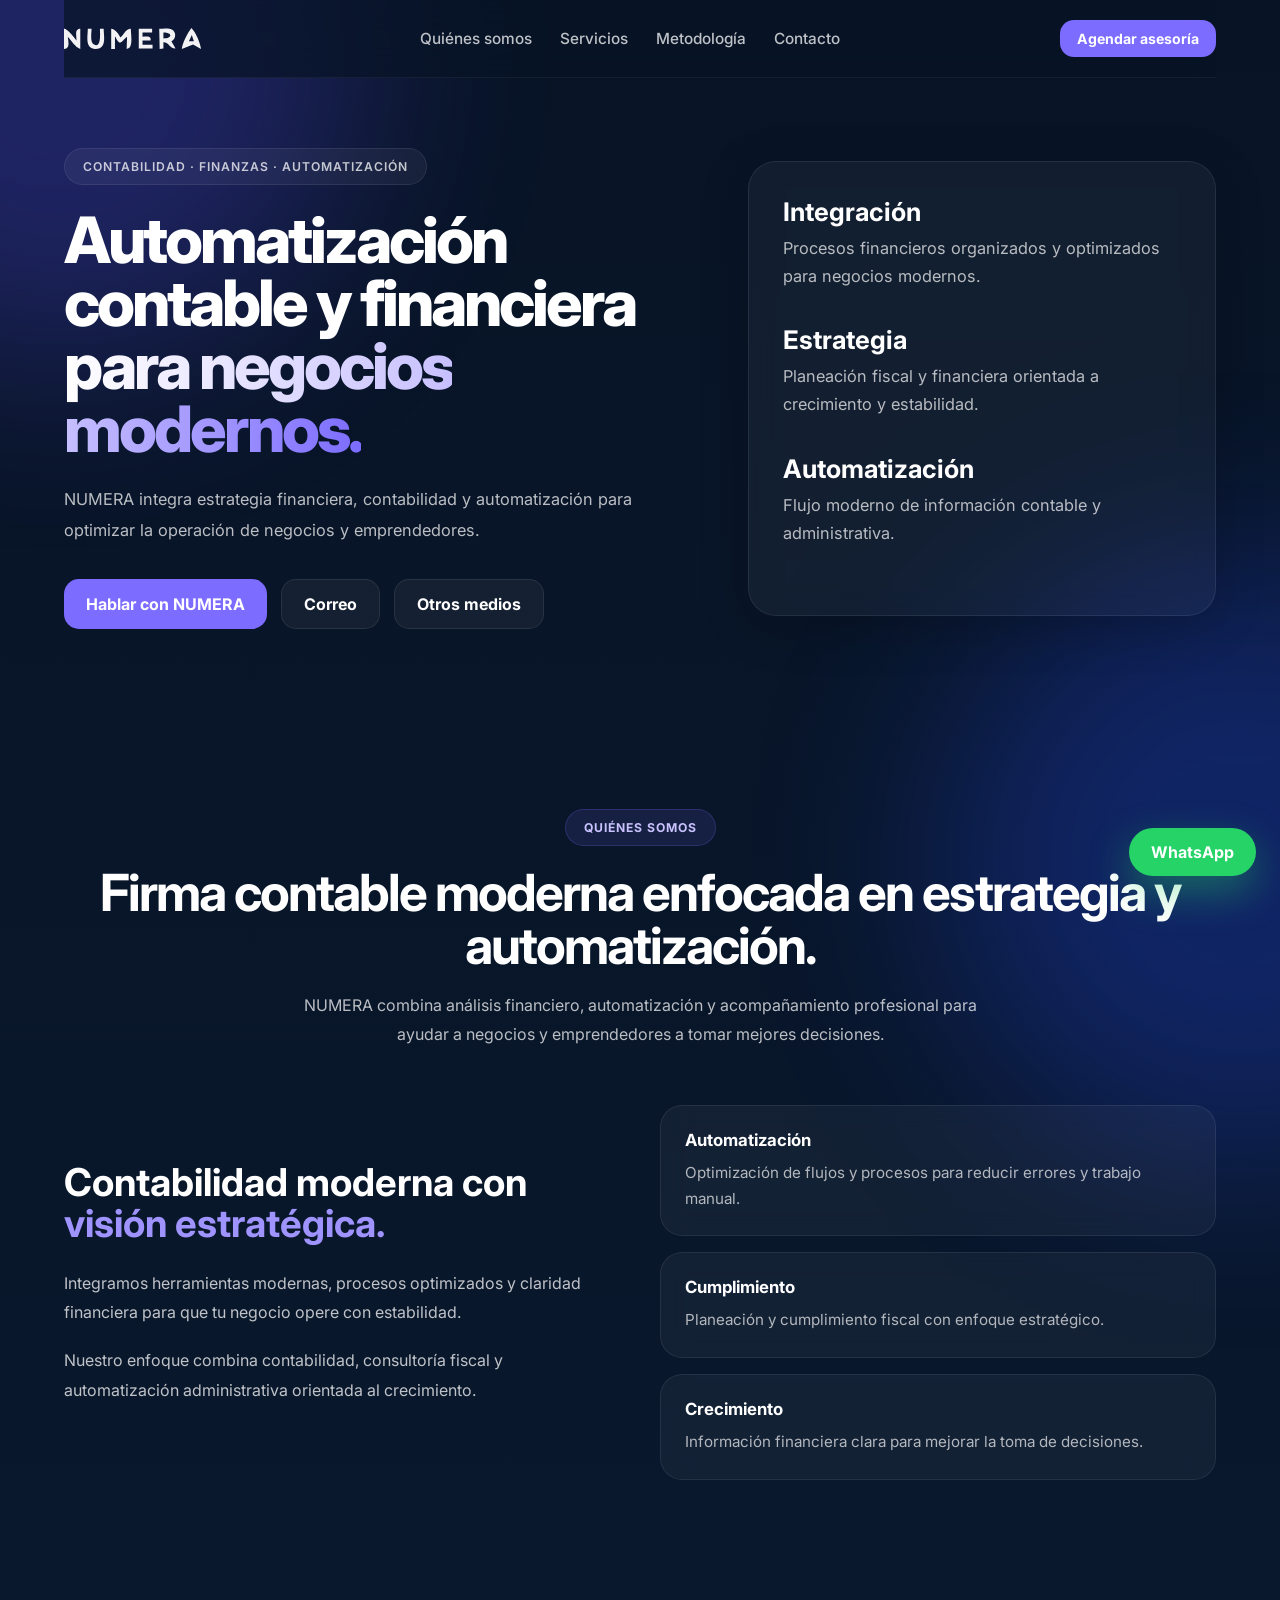
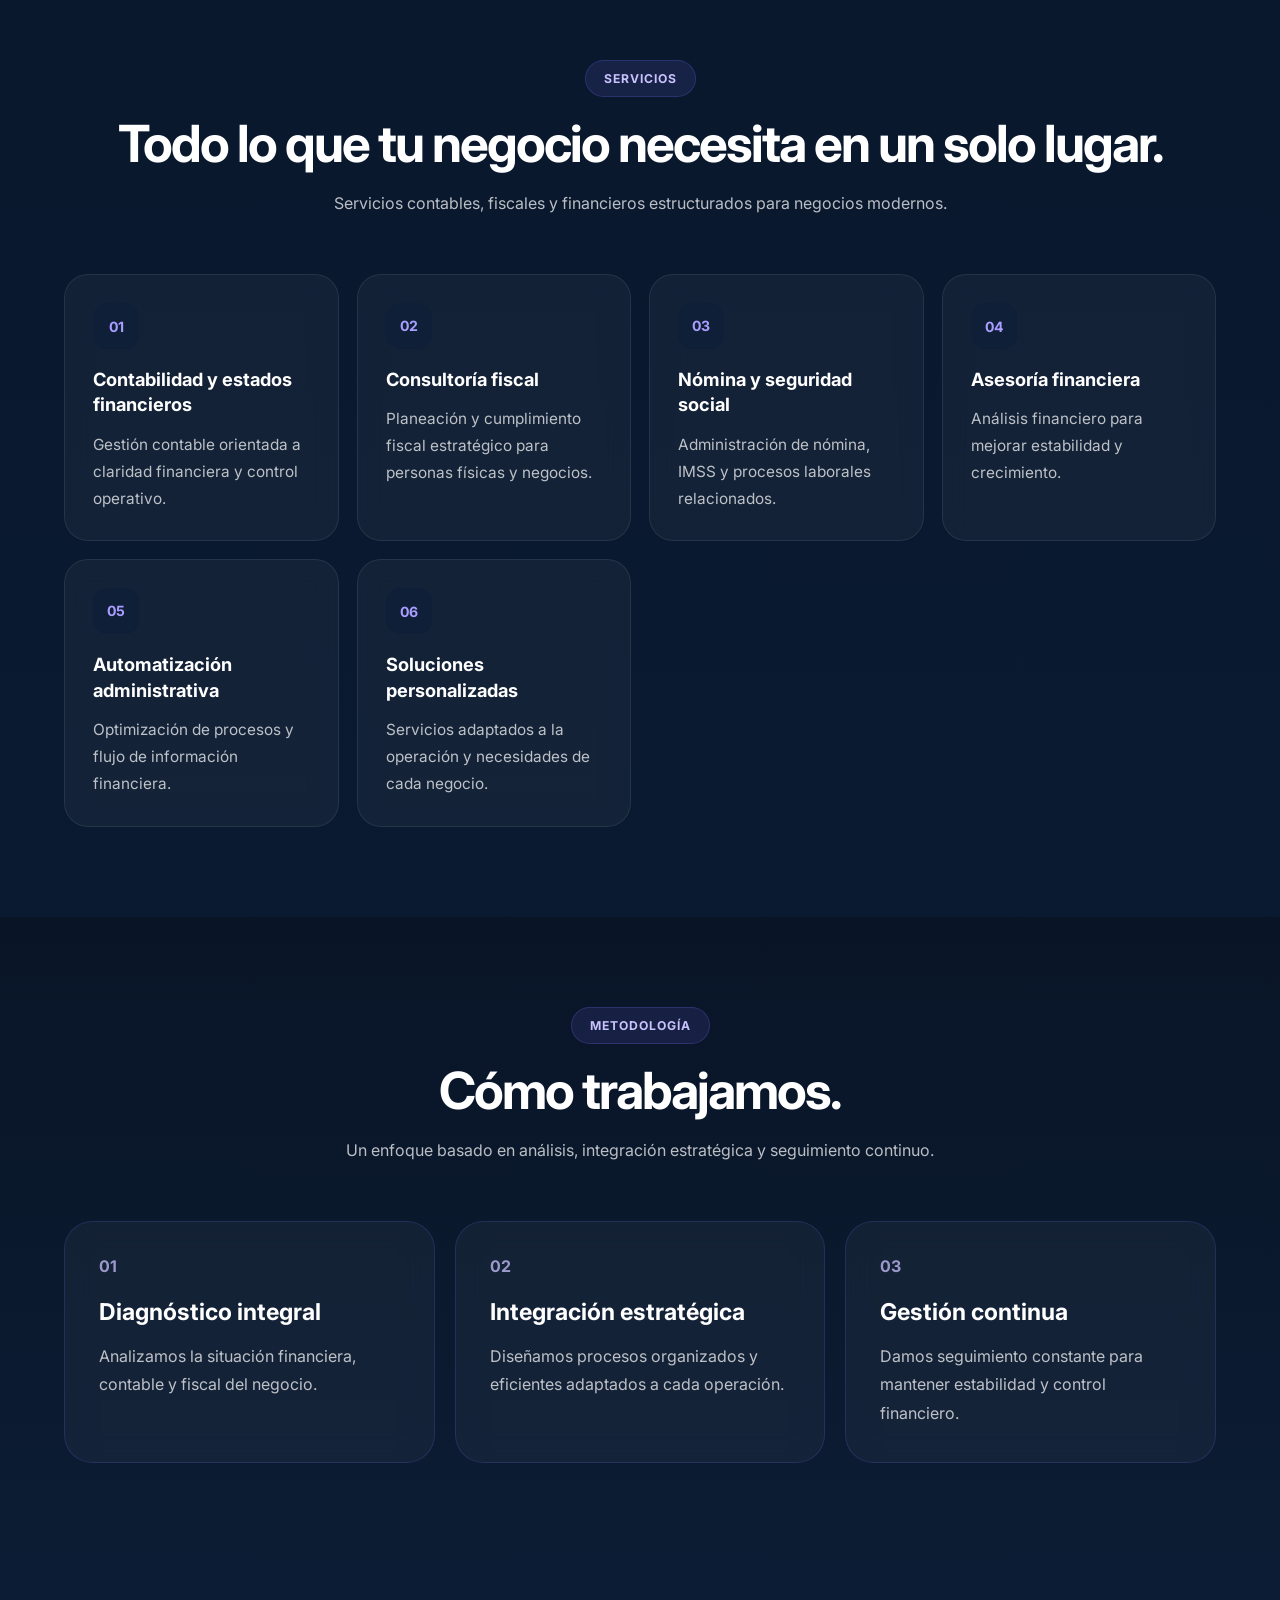
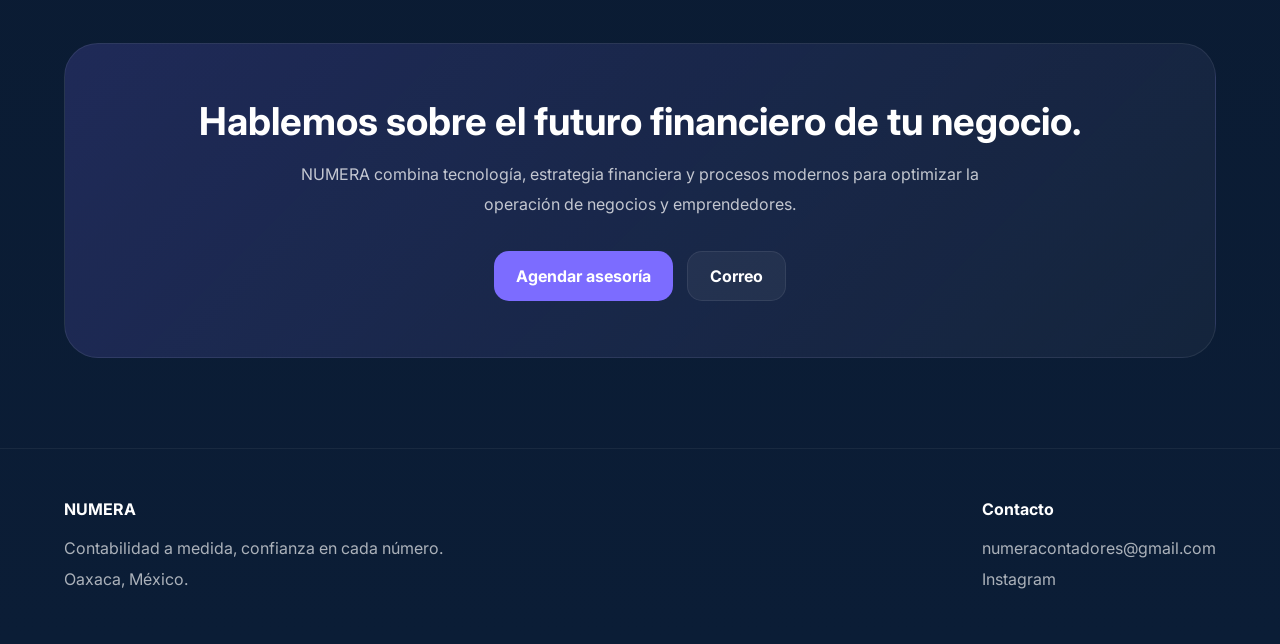
==== index.html @ 8a953bb0 "Update index.html" ====
<!DOCTYPE html>
<html lang="es">

<head>

<meta charset="UTF-8" />
<meta name="viewport" content="width=device-width, initial-scale=1.0"/>

<title>NUMERA | Firma contable</title>
<meta property="og:title" content="NUMERA | Firma contable">
<meta property="og:description" content="Contabilidad, estrategia financiera y automatización para negocios modernos.">
<meta property="og:image" content="https://servicios-contables-numera.github.io/numera/logo-preview.png">
<meta property="og:url" content="https://servicios-contables-numera.github.io/numera/">
<meta property="og:type" content="website">

<meta name="twitter:card" content="summary_large_image">
<meta name="twitter:title" content="NUMERA | Firma contable">
<meta name="twitter:description" content="Contabilidad, estrategia financiera y automatización para negocios modernos.">
<meta name="twitter:image" content="https://servicios-contables-numera.github.io/numera/logo-preview.png">
<meta
name="description"
content="Contabilidad, estrategia financiera y automatización para negocios modernos."/>

<link rel="preconnect" href="https://fonts.googleapis.com">
<link rel="preconnect" href="https://fonts.gstatic.com" crossorigin>

<link
href="https://fonts.googleapis.com/css2?family=Inter:wght@300;400;500;600;700;800&display=swap"
rel="stylesheet">

<style>

:root{

--bg:#081426;
--bg2:#0d1e36;

--card:rgba(255,255,255,.05);

--border:rgba(255,255,255,.08);

--text:#ffffff;

--muted:rgba(255,255,255,.72);

--accent:#7C6CFF;

--accent2:#A99EFF;
}

*{
margin:0;
padding:0;
box-sizing:border-box;
}

html{
scroll-behavior:smooth;
}

body{

font-family:'Inter',sans-serif;

background:
linear-gradient(
180deg,
#081426 0%,
#0b1d36 100%
);

color:var(--text);

overflow-x:hidden;
}

body::before{

content:"";

position:fixed;

inset:0;

background-image:
linear-gradient(rgba(255,255,255,.025) 1px, transparent 1px),
linear-gradient(90deg, rgba(255,255,255,.025) 1px, transparent 1px);

background-size:60px 60px;

opacity:.18;

pointer-events:none;

z-index:-2;
}

.glow{

position:fixed;

width:600px;
height:600px;

border-radius:50%;

filter:blur(100px);

z-index:-1;

opacity:.28;

animation:floatGlow 8s ease-in-out infinite;
}

.glow1{
top:-240px;
left:-240px;
background:#5b4fff;
}

.glow2{
bottom:-260px;
right:-260px;
background:#264dff;
}

@keyframes floatGlow{

0%{
transform:translate(0,0);
}

50%{
transform:translate(20px,-20px);
}

100%{
transform:translate(0,0);
}
}

.container{
width:90%;
max-width:1180px;
margin:auto;
}

/* NAV */

nav{

display:flex;

justify-content:space-between;

align-items:center;

padding:20px 0;

position:sticky;

top:0;

z-index:100;

backdrop-filter:blur(16px);

background:rgba(8,20,38,.72);

border-bottom:1px solid rgba(255,255,255,.05);
}

.logo{
display:flex;
align-items:center;
}

.logo img{

height:21px;

width:auto;

filter:brightness(0) invert(1);

opacity:.95;
}

.nav-links{
display:flex;
gap:28px;
}

.nav-links a{

text-decoration:none;

color:rgba(255,255,255,.74);

font-size:.96rem;

font-weight:500;

transition:.3s;
}

.nav-links a:hover{
color:white;
}

.nav-btn{

background:var(--accent);

padding:11px 17px;

border-radius:14px;

text-decoration:none;

color:white;

font-weight:700;

font-size:.88rem;
  
line-height:1.1;

transition:.2s;
}

.nav-btn:hover{

transform:translateY(-2px);

box-shadow:0 10px 30px rgba(124,108,255,.35);
}

/* HERO */

.hero{
padding:70px 0 90px;
}

.hero-grid{

display:grid;

grid-template-columns:1.15fr .85fr;

gap:50px;

align-items:center;
}

.hero-badge{

display:inline-flex;

align-items:center;

gap:10px;

padding:10px 18px;

border-radius:999px;

background:rgba(255,255,255,.05);

border:1px solid rgba(255,255,255,.08);

font-size:.76rem;

font-weight:600;

letter-spacing:1px;

margin-bottom:24px;

color:rgba(255,255,255,.75);
}

.hero-logo{

height:48px;

margin-bottom:26px;

filter:brightness(0) invert(1);

opacity:.92;
}

.hero h1{

font-size:clamp(2.8rem,5vw,5rem);

line-height:.98;

letter-spacing:-3px;

margin-bottom:24px;

font-weight:800;

max-width:760px;
}

.hero-gradient{

background:
linear-gradient(
90deg,
white 0%,
#C9C2FF 55%,
#7C6CFF 100%
);

-webkit-background-clip:text;

-webkit-text-fill-color:transparent;
}

.hero p{

max-width:640px;

font-size:1.02rem;

line-height:1.85;

color:var(--muted);

margin-bottom:34px;
}

.buttons{

display:flex;

flex-wrap:wrap;

gap:14px;
}

.btn{

padding:14px 22px;

border-radius:15px;

text-decoration:none;

font-weight:700;

transition:.3s;

display:inline-flex;

align-items:center;

gap:10px;
}

.btn-primary{
background:var(--accent);
color:white;
}

.btn-primary:hover{

transform:translateY(-3px);

box-shadow:0 18px 40px rgba(124,108,255,.35);
}

.btn-secondary{

background:rgba(255,255,255,.05);

border:1px solid rgba(255,255,255,.08);

color:white;
}

.btn-secondary:hover{
background:rgba(255,255,255,.09);
transform:translateY(-3px);
}

/* HERO SIDE */

.hero-side{

background:rgba(255,255,255,.045);

border:1px solid rgba(255,255,255,.08);

padding:34px;

border-radius:28px;

backdrop-filter:blur(14px);

box-shadow:0 10px 50px rgba(0,0,0,.2);
}

.metric{
margin-bottom:28px;
}

.metric:last-child{
margin-bottom:0;
}

.metric h3{

font-size:1.6rem;

margin-bottom:8px;
}

.metric p{

color:rgba(255,255,255,.7);

line-height:1.7;
}

/* SECTION */

.section{
padding:90px 0;
}

.section-title{
text-align:center;
margin-bottom:56px;
}

.section-title span{

display:inline-block;

padding:10px 18px;

border-radius:999px;

background:rgba(124,108,255,.12);

border:1px solid rgba(124,108,255,.22);

font-size:.76rem;

letter-spacing:1px;

font-weight:700;

margin-bottom:20px;

color:#C9C2FF;
}

.section-title h2{

font-size:clamp(2rem,4vw,3.6rem);

letter-spacing:-2px;

margin-bottom:18px;

line-height:1.05;
}

.section-title p{

max-width:680px;

margin:auto;

font-size:1rem;

line-height:1.8;

color:var(--muted);
}

/* ABOUT */

.about-grid{

display:grid;

grid-template-columns:1fr 1fr;

gap:40px;

align-items:center;
}

.about-text h3{

font-size:2.4rem;

line-height:1.08;

margin-bottom:24px;
}

.about-text h3 span{
color:#9F93FF;
}

.about-text p{

color:rgba(255,255,255,.74);

line-height:1.85;

margin-bottom:18px;

font-size:1rem;
}

.about-cards{
display:grid;
gap:16px;
}

.about-card{

background:rgba(255,255,255,.045);

border:1px solid rgba(255,255,255,.08);

padding:24px;

border-radius:22px;

transition:.35s;

backdrop-filter:blur(12px);
}

.about-card:hover{

transform:translateY(-6px);

border-color:rgba(124,108,255,.35);

box-shadow:0 16px 40px rgba(0,0,0,.18);
}

.about-card h4{
font-size:1.05rem;
margin-bottom:10px;
}

.about-card p{

color:rgba(255,255,255,.68);

line-height:1.7;

font-size:.95rem;
}

/* SERVICES */

.services{

display:grid;

grid-template-columns:repeat(auto-fit,minmax(260px,1fr));

gap:18px;
}

.service-card{

background:rgba(255,255,255,.045);

padding:28px;

border-radius:24px;

border:1px solid rgba(255,255,255,.08);

transition:.35s;

backdrop-filter:blur(12px);

min-height:240px;
}

.service-card:hover{

transform:translateY(-8px);

border-color:rgba(124,108,255,.35);

box-shadow:
0 20px 50px rgba(0,0,0,.2),
0 0 30px rgba(124,108,255,.08);
}

.service-icon{

width:46px;
height:46px;

border-radius:14px;

display:flex;

align-items:center;
justify-content:center;

background:#101f38;

color:#A99EFF;

font-weight:700;

font-size:.88rem;

margin-bottom:18px;
}

.service-card h3{

font-size:1.14rem;

margin-bottom:14px;

line-height:1.4;
}

.service-card p{

line-height:1.75;

color:rgba(255,255,255,.72);

font-size:.96rem;
}

/* METODO */

.dark-section{

background:
linear-gradient(
180deg,
#091527 0%,
#0c1c33 100%
);
}

.metodo-grid{

display:grid;

grid-template-columns:
repeat(auto-fit,minmax(280px,1fr));

gap:20px;
}

.metodo-card{

background:
rgba(255,255,255,.04);

border:
1px solid rgba(124,108,255,.18);

border-radius:28px;

padding:34px;

backdrop-filter:blur(14px);

transition:.35s;
}

.metodo-card:hover{

transform:
translateY(-8px);

border-color:
rgba(124,108,255,.45);

box-shadow:
0 20px 50px rgba(0,0,0,.25);
}

.metodo-numero{

color:
rgba(201,194,255,.75);

font-size:1rem;

font-weight:700;

margin-bottom:22px;
}

.metodo-card h3{

font-size:1.45rem;

margin-bottom:16px;
}

.metodo-card p{

color:
rgba(255,255,255,.72);

line-height:1.8;
}

/* CTA */

.contact-box{

background:
linear-gradient(
135deg,
rgba(124,108,255,.18),
rgba(255,255,255,.04)
);

border:1px solid rgba(255,255,255,.08);

padding:56px;

border-radius:34px;

text-align:center;
}

.contact-box h2{

font-size:2.4rem;

margin-bottom:18px;

line-height:1.1;
}

.contact-box p{

max-width:680px;

margin:auto;

color:rgba(255,255,255,.74);

line-height:1.85;

margin-bottom:32px;
}

/* FOOTER */

footer{

padding:50px 0;

border-top:1px solid rgba(255,255,255,.06);
}

.footer{

display:flex;

justify-content:space-between;

gap:40px;

flex-wrap:wrap;
}

.footer h4{
margin-bottom:14px;
}

.footer p,
.footer a{

color:rgba(255,255,255,.66);

text-decoration:none;

line-height:1.9;
}

.footer a:hover{
color:white;
}

/* FLOAT */

.float-btn{

position:fixed;

right:24px;
bottom:24px;

background:#25D366;

color:white;

padding:14px 22px;

border-radius:999px;

font-weight:700;

text-decoration:none;

box-shadow:0 16px 40px rgba(37,211,102,.4);

z-index:999;

transition:.3s;
}

.float-btn:hover{
transform:translateY(-4px);
}

/* ANIMATION */

.fade{

opacity:0;

transform:translateY(40px);

transition:
opacity .9s ease,
transform .9s ease;
}

.fade.visible{

opacity:1;

transform:translateY(0);
}

/* MOBILE */

@media(max-width:980px){

.nav-links{
display:none;
}

.hero-grid,
.about-grid{
grid-template-columns:1fr;
}

.hero{
padding:50px 0 70px;
}

.hero h1{

font-size:2.9rem;

letter-spacing:-2px;

line-height:1.02;
}

.contact-box{
padding:40px 24px;
}

.contact-box h2{
font-size:2rem;
}
}

</style>

</head>

<body>

<div class="glow glow1"></div>
<div class="glow glow2"></div>

<div class="container">

<nav>

<div class="logo">

<img
src="02.LETRAS_NUMERA.svg"
alt="NUMERA">

</div>

<div class="nav-links">

<a href="#quienes">
Quiénes somos
</a>

<a href="#servicios">
Servicios
</a>

<a href="#metodologia">
Metodología
</a>

<a href="#contacto">
Contacto
</a>

</div>

<a
href="https://wa.me/529514018492"
target="_blank"
class="nav-btn">

Agendar asesoría

</a>

</nav>

</div>

<!-- HERO -->

<section class="hero fade">

<div class="container">

<div class="hero-grid">

<div>

<div class="hero-badge">

CONTABILIDAD · FINANZAS · AUTOMATIZACIÓN

</div>

<h1>

Automatización contable y financiera
<span class="hero-gradient">
para negocios modernos.
</span>

</h1>

<p>

NUMERA integra estrategia financiera,
contabilidad y automatización para optimizar
la operación de negocios y emprendedores.

</p>

<div class="buttons">

<a
href="https://wa.me/529514018492"
target="_blank"
class="btn btn-primary">

Hablar con NUMERA

</a>

<a
href="mailto:numeracontadores@gmail.com"
class="btn btn-secondary">

Correo

</a>

<a
href="https://linktr.ee/SERVICIOS_CONTABLES_NUMERA"
target="_blank"
class="btn btn-secondary">

Otros medios

</a>

</div>

</div>

<div class="hero-side">

<div class="metric">

<h3>
Integración
</h3>

<p>
Procesos financieros organizados y optimizados para negocios modernos.
</p>

</div>

<div class="metric">

<h3>
Estrategia
</h3>

<p>
Planeación fiscal y financiera orientada a crecimiento y estabilidad.
</p>

</div>

<div class="metric">

<h3>
Automatización
</h3>

<p>
Flujo moderno de información contable y administrativa.
</p>

</div>

</div>

</div>

</div>

</section>

<!-- QUIENES SOMOS -->

<section class="section fade" id="quienes">

<div class="container">

<div class="section-title">

<span>
QUIÉNES SOMOS
</span>

<h2>
Firma contable moderna enfocada en estrategia y automatización.
</h2>

<p>

NUMERA combina análisis financiero,
automatización y acompañamiento profesional
para ayudar a negocios y emprendedores
a tomar mejores decisiones.

</p>

</div>

<div class="about-grid">

<div class="about-text">

<h3>

Contabilidad moderna con
<span>
visión estratégica.
</span>

</h3>

<p>

Integramos herramientas modernas,
procesos optimizados y claridad financiera
para que tu negocio opere con estabilidad.

</p>

<p>

Nuestro enfoque combina contabilidad,
consultoría fiscal y automatización
administrativa orientada al crecimiento.

</p>

</div>

<div class="about-cards">

<div class="about-card">

<h4>
Automatización
</h4>

<p>
Optimización de flujos y procesos para reducir errores y trabajo manual.
</p>

</div>

<div class="about-card">

<h4>
Cumplimiento
</h4>

<p>
Planeación y cumplimiento fiscal con enfoque estratégico.
</p>

</div>

<div class="about-card">

<h4>
Crecimiento
</h4>

<p>
Información financiera clara para mejorar la toma de decisiones.
</p>

</div>

</div>

</div>

</div>

</section>

<!-- SERVICIOS -->

<section class="section fade" id="servicios">

<div class="container">

<div class="section-title">

<span>
SERVICIOS
</span>

<h2>
Todo lo que tu negocio necesita en un solo lugar.
</h2>

<p>

Servicios contables, fiscales y financieros
estructurados para negocios modernos.

</p>

</div>

<div class="services">

<div class="service-card">

<div class="service-icon">
01
</div>

<h3>
Contabilidad y estados financieros
</h3>

<p>
Gestión contable orientada a claridad financiera y control operativo.
</p>

</div>

<div class="service-card">

<div class="service-icon">
02
</div>

<h3>
Consultoría fiscal
</h3>

<p>
Planeación y cumplimiento fiscal estratégico para personas físicas y negocios.
</p>

</div>

<div class="service-card">

<div class="service-icon">
03
</div>

<h3>
Nómina y seguridad social
</h3>

<p>
Administración de nómina, IMSS y procesos laborales relacionados.
</p>

</div>

<div class="service-card">

<div class="service-icon">
04
</div>

<h3>
Asesoría financiera
</h3>

<p>
Análisis financiero para mejorar estabilidad y crecimiento.
</p>

</div>

<div class="service-card">

<div class="service-icon">
05
</div>

<h3>
Automatización administrativa
</h3>

<p>
Optimización de procesos y flujo de información financiera.
</p>

</div>

<div class="service-card">

<div class="service-icon">
06
</div>

<h3>
Soluciones personalizadas
</h3>

<p>
Servicios adaptados a la operación y necesidades de cada negocio.
</p>

</div>

</div>

</div>

</section>

<!-- METODO -->

<section class="section dark-section fade" id="metodologia">

<div class="container">

<div class="section-title">

<span>
METODOLOGÍA
</span>

<h2>
Cómo trabajamos.
</h2>

<p>

Un enfoque basado en análisis,
integración estratégica y seguimiento continuo.

</p>

</div>

<div class="metodo-grid">

<div class="metodo-card">

<div class="metodo-numero">
01
</div>

<h3>
Diagnóstico integral
</h3>

<p>
Analizamos la situación financiera, contable y fiscal del negocio.
</p>

</div>

<div class="metodo-card">

<div class="metodo-numero">
02
</div>

<h3>
Integración estratégica
</h3>

<p>
Diseñamos procesos organizados y eficientes adaptados a cada operación.
</p>

</div>

<div class="metodo-card">

<div class="metodo-numero">
03
</div>

<h3>
Gestión continua
</h3>

<p>
Damos seguimiento constante para mantener estabilidad y control financiero.
</p>

</div>

</div>

</div>

</section>

<!-- CONTACTO -->

<section class="section fade" id="contacto">

<div class="container">

<div class="contact-box">

<h2>

Hablemos sobre el futuro financiero de tu negocio.

</h2>

<p>

NUMERA combina tecnología,
estrategia financiera y procesos modernos
para optimizar la operación de negocios
y emprendedores.

</p>

<div
class="buttons"
style="justify-content:center;">

<a
class="btn btn-primary"
href="https://wa.me/529514018492"
target="_blank">

Agendar asesoría

</a>

<a
class="btn btn-secondary"
href="mailto:numeracontadores@gmail.com">

Correo

</a>

</div>

</div>

</div>

</section>

<!-- FOOTER -->

<footer>

<div class="container">

<div class="footer">

<div>

<h4>
NUMERA
</h4>

<p>

Contabilidad a medida, confianza en cada número.<br>
Oaxaca, México.

</p>

</div>

<div>

<h4>
Contacto
</h4>

<p>

<a href="mailto:numeracontadores@gmail.com">
numeracontadores@gmail.com
</a>

</p>

<p>

<a
href="https://instagram.com/numera_contadores"
target="_blank">

Instagram

</a>

</p>

</div>

</div>

</div>

</footer>

<a
href="https://wa.me/529514018492"
class="float-btn"
target="_blank">

WhatsApp

</a>

<script>

const observer =
new IntersectionObserver((entries)=>{

entries.forEach(entry=>{

if(entry.isIntersecting){

entry.target.classList.add('visible');

}

});

},{
threshold:.15
});

document
.querySelectorAll('.fade')
.forEach((el)=>{

observer.observe(el);

});

</script>

</body>

</html>
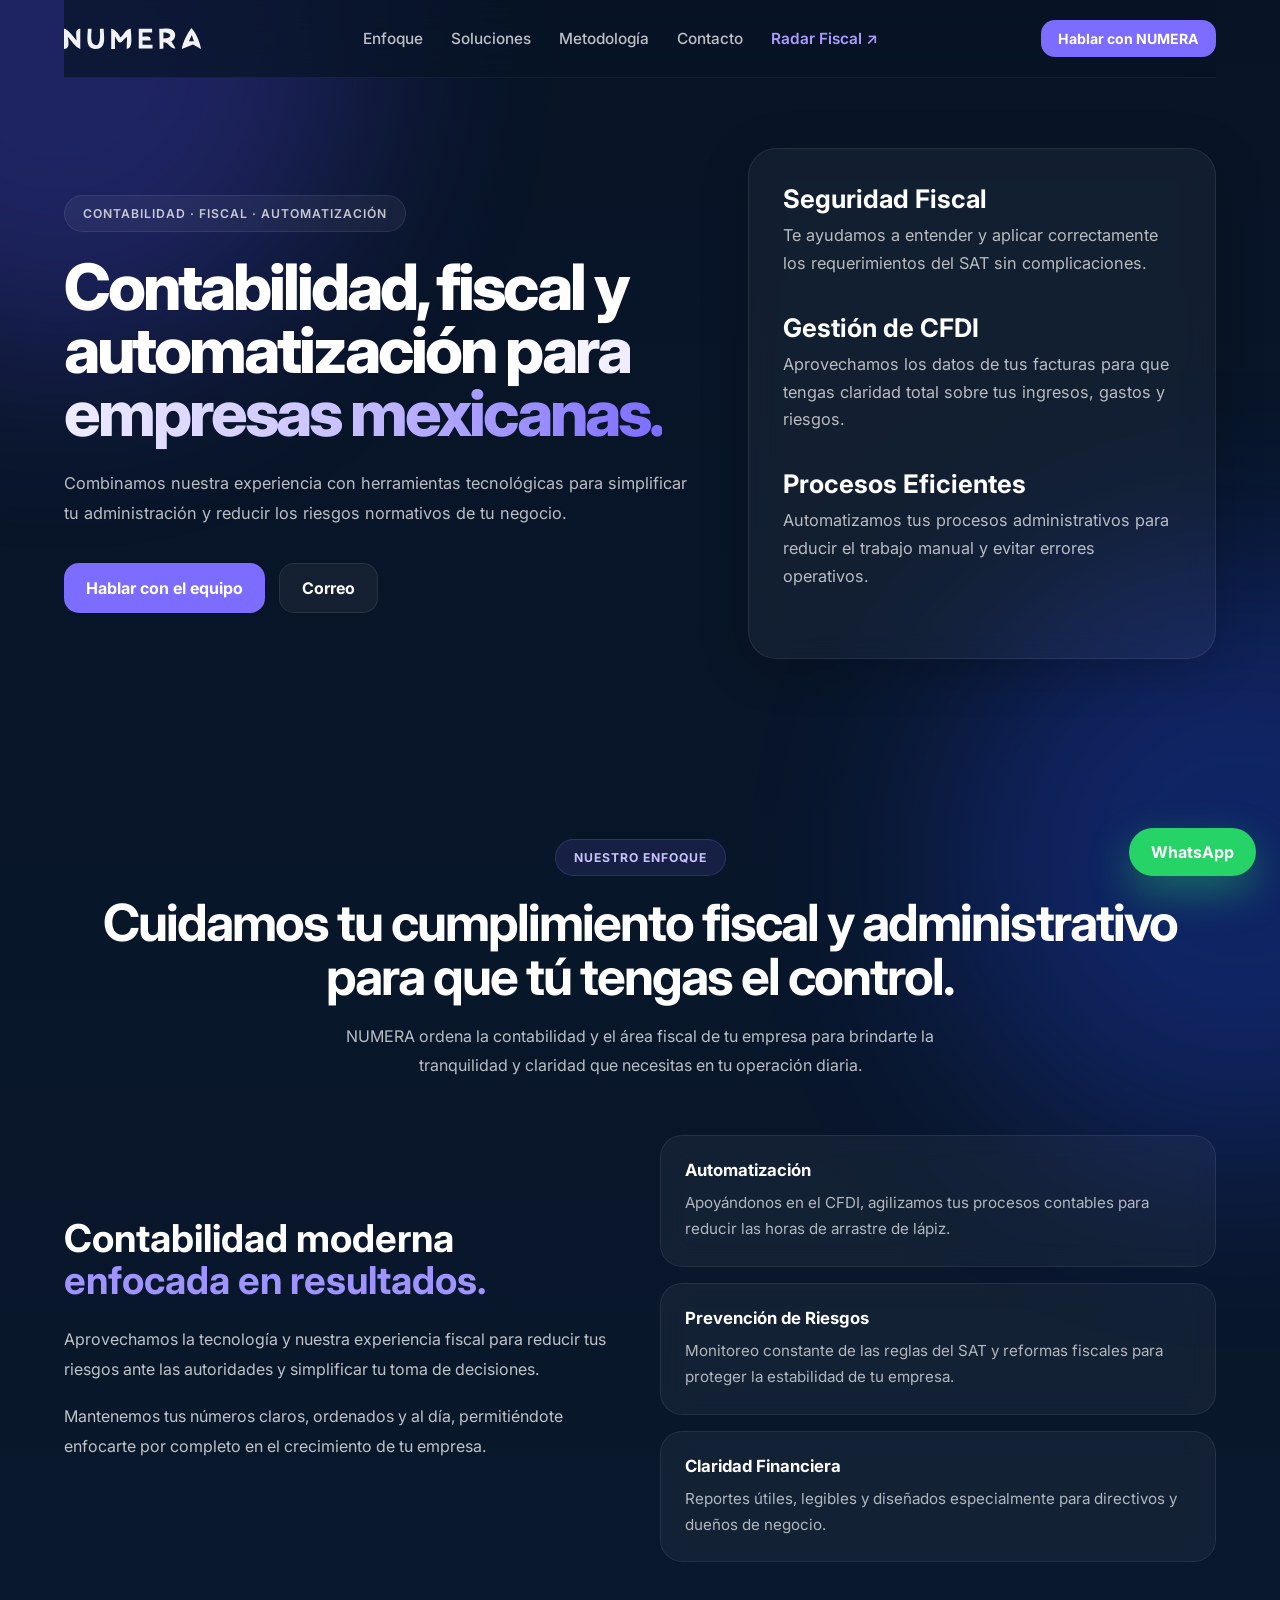
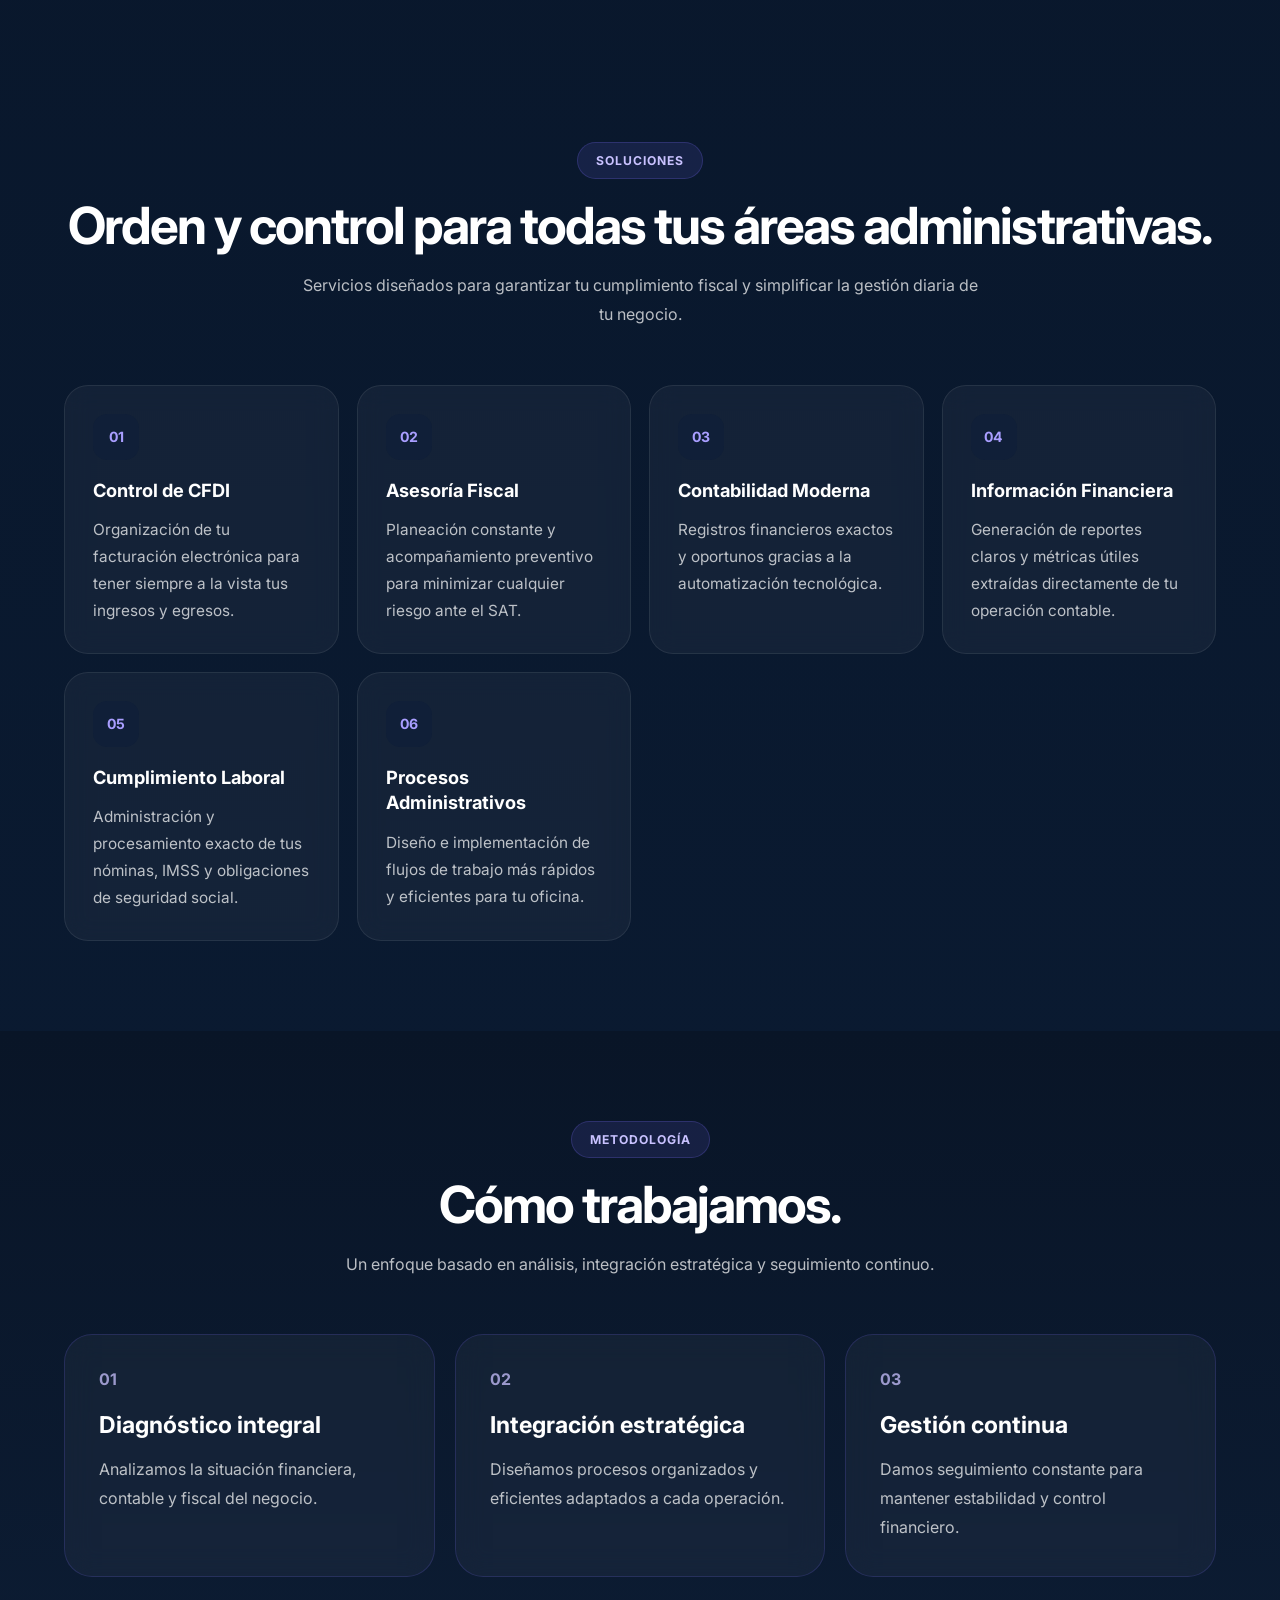
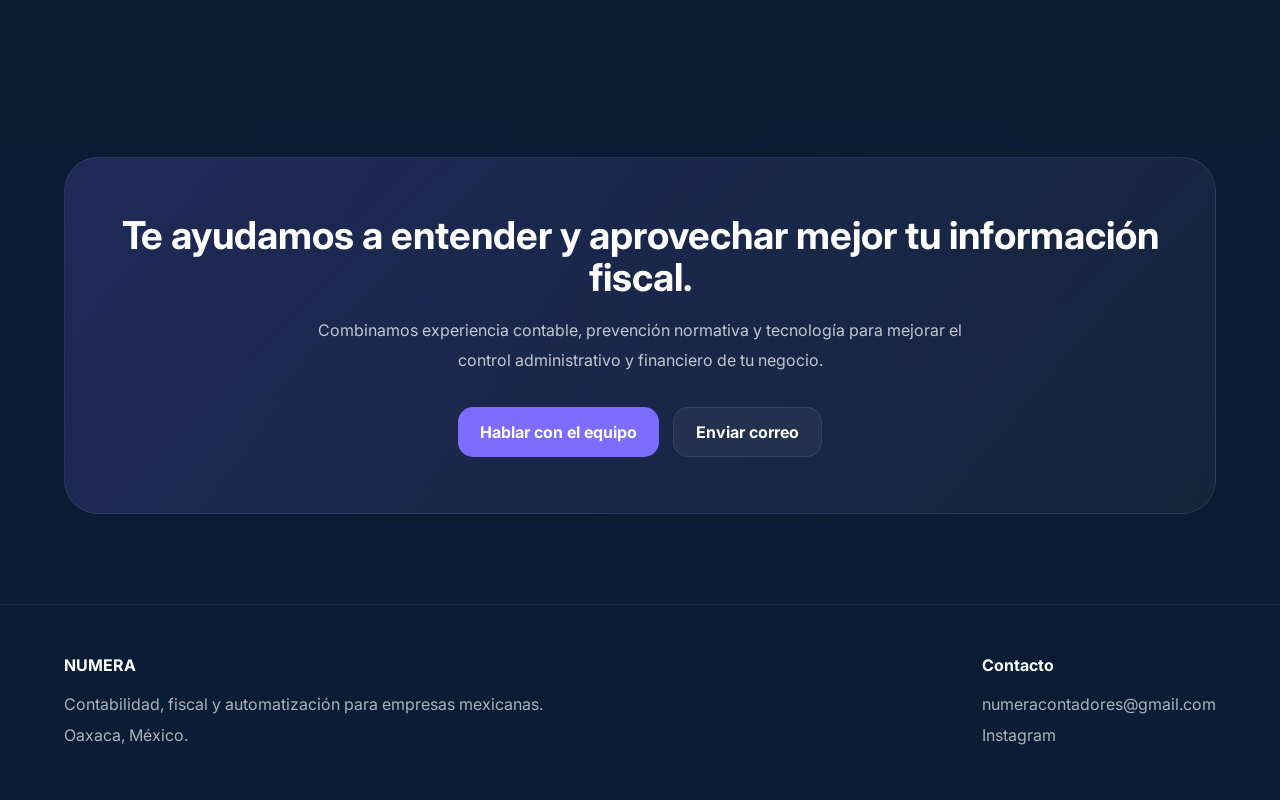
==== commit e71461dd: "Reestructura completa sitio NUMERA" ====
--- a/index.html
+++ b/index.html
@@ -1,1522 +1,622 @@
-<!DOCTYPE html>
-<html lang="es">
-
-<head>
-
-<meta charset="UTF-8" />
-<meta name="viewport" content="width=device-width, initial-scale=1.0"/>
-
-<title>NUMERA | Firma contable</title>
-<meta property="og:title" content="NUMERA | Firma contable">
-<meta property="og:description" content="Contabilidad, estrategia financiera y automatización para negocios modernos.">
-<meta property="og:image" content="https://servicios-contables-numera.github.io/numera/logo-preview.png">
-<meta property="og:url" content="https://servicios-contables-numera.github.io/numera/">
-<meta property="og:type" content="website">
-
-<meta name="twitter:card" content="summary_large_image">
-<meta name="twitter:title" content="NUMERA | Firma contable">
-<meta name="twitter:description" content="Contabilidad, estrategia financiera y automatización para negocios modernos.">
-<meta name="twitter:image" content="https://servicios-contables-numera.github.io/numera/logo-preview.png">
-<meta
-name="description"
-content="Contabilidad, estrategia financiera y automatización para negocios modernos."/>
-
-<link rel="preconnect" href="https://fonts.googleapis.com">
-<link rel="preconnect" href="https://fonts.gstatic.com" crossorigin>
-
-<link
-href="https://fonts.googleapis.com/css2?family=Inter:wght@300;400;500;600;700;800&display=swap"
-rel="stylesheet">
-
-<style>
-
-:root{
-
---bg:#081426;
---bg2:#0d1e36;
-
---card:rgba(255,255,255,.05);
-
---border:rgba(255,255,255,.08);
-
---text:#ffffff;
-
---muted:rgba(255,255,255,.72);
-
---accent:#7C6CFF;
-
---accent2:#A99EFF;
-}
-
-*{
-margin:0;
-padding:0;
-box-sizing:border-box;
-}
-
-html{
-scroll-behavior:smooth;
-}
-
-body{
-
-font-family:'Inter',sans-serif;
-
-background:
-linear-gradient(
-180deg,
-#081426 0%,
-#0b1d36 100%
-);
-
-color:var(--text);
-
-overflow-x:hidden;
-}
-
-body::before{
-
-content:"";
-
-position:fixed;
-
-inset:0;
-
-background-image:
-linear-gradient(rgba(255,255,255,.025) 1px, transparent 1px),
-linear-gradient(90deg, rgba(255,255,255,.025) 1px, transparent 1px);
-
-background-size:60px 60px;
-
-opacity:.18;
-
-pointer-events:none;
-
-z-index:-2;
-}
-
-.glow{
-
-position:fixed;
-
-width:600px;
-height:600px;
-
-border-radius:50%;
-
-filter:blur(100px);
-
-z-index:-1;
-
-opacity:.28;
-
-animation:floatGlow 8s ease-in-out infinite;
-}
-
-.glow1{
-top:-240px;
-left:-240px;
-background:#5b4fff;
-}
-
-.glow2{
-bottom:-260px;
-right:-260px;
-background:#264dff;
-}
-
-@keyframes floatGlow{
-
-0%{
-transform:translate(0,0);
-}
-
-50%{
-transform:translate(20px,-20px);
-}
-
-100%{
-transform:translate(0,0);
-}
-}
-
-.container{
-width:90%;
-max-width:1180px;
-margin:auto;
-}
-
-/* NAV */
-
-nav{
-
-display:flex;
-
-justify-content:space-between;
-
-align-items:center;
-
-padding:20px 0;
-
-position:sticky;
-
-top:0;
-
-z-index:100;
-
-backdrop-filter:blur(16px);
-
-background:rgba(8,20,38,.72);
-
-border-bottom:1px solid rgba(255,255,255,.05);
-}
-
-.logo{
-display:flex;
-align-items:center;
-}
-
-.logo img{
-
-height:21px;
-
-width:auto;
-
-filter:brightness(0) invert(1);
-
-opacity:.95;
-}
-
-.nav-links{
-display:flex;
-gap:28px;
-}
-
-.nav-links a{
-
-text-decoration:none;
-
-color:rgba(255,255,255,.74);
-
-font-size:.96rem;
-
-font-weight:500;
-
-transition:.3s;
-}
-
-.nav-links a:hover{
-color:white;
-}
-
-.nav-btn{
-
-background:var(--accent);
-
-padding:11px 17px;
-
-border-radius:14px;
-
-text-decoration:none;
-
-color:white;
-
-font-weight:700;
-
-font-size:.88rem;
-  
-line-height:1.1;
-
-transition:.2s;
-}
-
-.nav-btn:hover{
-
-transform:translateY(-2px);
-
-box-shadow:0 10px 30px rgba(124,108,255,.35);
-}
-
-/* HERO */
-
-.hero{
-padding:70px 0 90px;
-}
-
-.hero-grid{
-
-display:grid;
-
-grid-template-columns:1.15fr .85fr;
-
-gap:50px;
-
-align-items:center;
-}
-
-.hero-badge{
-
-display:inline-flex;
-
-align-items:center;
-
-gap:10px;
-
-padding:10px 18px;
-
-border-radius:999px;
-
-background:rgba(255,255,255,.05);
-
-border:1px solid rgba(255,255,255,.08);
-
-font-size:.76rem;
-
-font-weight:600;
-
-letter-spacing:1px;
-
-margin-bottom:24px;
-
-color:rgba(255,255,255,.75);
-}
-
-.hero-logo{
-
-height:48px;
-
-margin-bottom:26px;
-
-filter:brightness(0) invert(1);
-
-opacity:.92;
-}
-
-.hero h1{
-
-font-size:clamp(2.8rem,5vw,5rem);
-
-line-height:.98;
-
-letter-spacing:-3px;
-
-margin-bottom:24px;
-
-font-weight:800;
-
-max-width:760px;
-}
-
-.hero-gradient{
-
-background:
-linear-gradient(
-90deg,
-white 0%,
-#C9C2FF 55%,
-#7C6CFF 100%
-);
-
--webkit-background-clip:text;
-
--webkit-text-fill-color:transparent;
-}
-
-.hero p{
-
-max-width:640px;
-
-font-size:1.02rem;
-
-line-height:1.85;
-
-color:var(--muted);
-
-margin-bottom:34px;
-}
-
-.buttons{
-
-display:flex;
-
-flex-wrap:wrap;
-
-gap:14px;
-}
-
-.btn{
-
-padding:14px 22px;
-
-border-radius:15px;
-
-text-decoration:none;
-
-font-weight:700;
-
-transition:.3s;
-
-display:inline-flex;
-
-align-items:center;
-
-gap:10px;
-}
-
-.btn-primary{
-background:var(--accent);
-color:white;
-}
-
-.btn-primary:hover{
-
-transform:translateY(-3px);
-
-box-shadow:0 18px 40px rgba(124,108,255,.35);
-}
-
-.btn-secondary{
-
-background:rgba(255,255,255,.05);
-
-border:1px solid rgba(255,255,255,.08);
-
-color:white;
-}
-
-.btn-secondary:hover{
-background:rgba(255,255,255,.09);
-transform:translateY(-3px);
-}
-
-/* HERO SIDE */
-
-.hero-side{
-
-background:rgba(255,255,255,.045);
-
-border:1px solid rgba(255,255,255,.08);
-
-padding:34px;
-
-border-radius:28px;
-
-backdrop-filter:blur(14px);
-
-box-shadow:0 10px 50px rgba(0,0,0,.2);
-}
-
-.metric{
-margin-bottom:28px;
-}
-
-.metric:last-child{
-margin-bottom:0;
-}
-
-.metric h3{
-
-font-size:1.6rem;
-
-margin-bottom:8px;
-}
-
-.metric p{
-
-color:rgba(255,255,255,.7);
-
-line-height:1.7;
-}
-
-/* SECTION */
-
-.section{
-padding:90px 0;
-}
-
-.section-title{
-text-align:center;
-margin-bottom:56px;
-}
-
-.section-title span{
-
-display:inline-block;
-
-padding:10px 18px;
-
-border-radius:999px;
-
-background:rgba(124,108,255,.12);
-
-border:1px solid rgba(124,108,255,.22);
-
-font-size:.76rem;
-
-letter-spacing:1px;
-
-font-weight:700;
-
-margin-bottom:20px;
-
-color:#C9C2FF;
-}
-
-.section-title h2{
-
-font-size:clamp(2rem,4vw,3.6rem);
-
-letter-spacing:-2px;
-
-margin-bottom:18px;
-
-line-height:1.05;
-}
-
-.section-title p{
-
-max-width:680px;
-
-margin:auto;
-
-font-size:1rem;
-
-line-height:1.8;
-
-color:var(--muted);
-}
-
-/* ABOUT */
-
-.about-grid{
-
-display:grid;
-
-grid-template-columns:1fr 1fr;
-
-gap:40px;
-
-align-items:center;
-}
-
-.about-text h3{
-
-font-size:2.4rem;
-
-line-height:1.08;
-
-margin-bottom:24px;
-}
-
-.about-text h3 span{
-color:#9F93FF;
-}
-
-.about-text p{
-
-color:rgba(255,255,255,.74);
-
-line-height:1.85;
-
-margin-bottom:18px;
-
-font-size:1rem;
-}
-
-.about-cards{
-display:grid;
-gap:16px;
-}
-
-.about-card{
-
-background:rgba(255,255,255,.045);
-
-border:1px solid rgba(255,255,255,.08);
-
-padding:24px;
-
-border-radius:22px;
-
-transition:.35s;
-
-backdrop-filter:blur(12px);
-}
-
-.about-card:hover{
-
-transform:translateY(-6px);
-
-border-color:rgba(124,108,255,.35);
-
-box-shadow:0 16px 40px rgba(0,0,0,.18);
-}
-
-.about-card h4{
-font-size:1.05rem;
-margin-bottom:10px;
-}
-
-.about-card p{
-
-color:rgba(255,255,255,.68);
-
-line-height:1.7;
-
-font-size:.95rem;
-}
-
-/* SERVICES */
-
-.services{
-
-display:grid;
-
-grid-template-columns:repeat(auto-fit,minmax(260px,1fr));
-
-gap:18px;
-}
-
-.service-card{
-
-background:rgba(255,255,255,.045);
-
-padding:28px;
-
-border-radius:24px;
-
-border:1px solid rgba(255,255,255,.08);
-
-transition:.35s;
-
-backdrop-filter:blur(12px);
-
-min-height:240px;
-}
-
-.service-card:hover{
-
-transform:translateY(-8px);
-
-border-color:rgba(124,108,255,.35);
-
-box-shadow:
-0 20px 50px rgba(0,0,0,.2),
-0 0 30px rgba(124,108,255,.08);
-}
-
-.service-icon{
-
-width:46px;
-height:46px;
-
-border-radius:14px;
-
-display:flex;
-
-align-items:center;
-justify-content:center;
-
-background:#101f38;
-
-color:#A99EFF;
-
-font-weight:700;
-
-font-size:.88rem;
-
-margin-bottom:18px;
-}
-
-.service-card h3{
-
-font-size:1.14rem;
-
-margin-bottom:14px;
-
-line-height:1.4;
-}
-
-.service-card p{
-
-line-height:1.75;
-
-color:rgba(255,255,255,.72);
-
-font-size:.96rem;
-}
-
-/* METODO */
-
-.dark-section{
-
-background:
-linear-gradient(
-180deg,
-#091527 0%,
-#0c1c33 100%
-);
-}
-
-.metodo-grid{
-
-display:grid;
-
-grid-template-columns:
-repeat(auto-fit,minmax(280px,1fr));
-
-gap:20px;
-}
-
-.metodo-card{
-
-background:
-rgba(255,255,255,.04);
-
-border:
-1px solid rgba(124,108,255,.18);
-
-border-radius:28px;
-
-padding:34px;
-
-backdrop-filter:blur(14px);
-
-transition:.35s;
-}
-
-.metodo-card:hover{
-
-transform:
-translateY(-8px);
-
-border-color:
-rgba(124,108,255,.45);
-
-box-shadow:
-0 20px 50px rgba(0,0,0,.25);
-}
-
-.metodo-numero{
-
-color:
-rgba(201,194,255,.75);
-
-font-size:1rem;
-
-font-weight:700;
-
-margin-bottom:22px;
-}
-
-.metodo-card h3{
-
-font-size:1.45rem;
-
-margin-bottom:16px;
-}
-
-.metodo-card p{
-
-color:
-rgba(255,255,255,.72);
-
-line-height:1.8;
-}
-
-/* CTA */
-
-.contact-box{
-
-background:
-linear-gradient(
-135deg,
-rgba(124,108,255,.18),
-rgba(255,255,255,.04)
-);
-
-border:1px solid rgba(255,255,255,.08);
-
-padding:56px;
-
-border-radius:34px;
-
-text-align:center;
-}
-
-.contact-box h2{
-
-font-size:2.4rem;
-
-margin-bottom:18px;
-
-line-height:1.1;
-}
-
-.contact-box p{
-
-max-width:680px;
-
-margin:auto;
-
-color:rgba(255,255,255,.74);
-
-line-height:1.85;
-
-margin-bottom:32px;
-}
-
-/* FOOTER */
-
-footer{
-
-padding:50px 0;
-
-border-top:1px solid rgba(255,255,255,.06);
-}
-
-.footer{
-
-display:flex;
-
-justify-content:space-between;
-
-gap:40px;
-
-flex-wrap:wrap;
-}
-
-.footer h4{
-margin-bottom:14px;
-}
-
-.footer p,
-.footer a{
-
-color:rgba(255,255,255,.66);
-
-text-decoration:none;
-
-line-height:1.9;
-}
-
-.footer a:hover{
-color:white;
-}
-
-/* FLOAT */
-
-.float-btn{
-
-position:fixed;
-
-right:24px;
-bottom:24px;
-
-background:#25D366;
-
-color:white;
-
-padding:14px 22px;
-
-border-radius:999px;
-
-font-weight:700;
-
-text-decoration:none;
-
-box-shadow:0 16px 40px rgba(37,211,102,.4);
-
-z-index:999;
-
-transition:.3s;
-}
-
-.float-btn:hover{
-transform:translateY(-4px);
-}
-
-/* ANIMATION */
-
-.fade{
-
-opacity:0;
-
-transform:translateY(40px);
-
-transition:
-opacity .9s ease,
-transform .9s ease;
-}
-
-.fade.visible{
-
-opacity:1;
-
-transform:translateY(0);
-}
-
-/* MOBILE */
-
-@media(max-width:980px){
-
-.nav-links{
-display:none;
-}
-
-.hero-grid,
-.about-grid{
-grid-template-columns:1fr;
-}
-
-.hero{
-padding:50px 0 70px;
-}
-
-.hero h1{
-
-font-size:2.9rem;
-
-letter-spacing:-2px;
-
-line-height:1.02;
-}
-
-.contact-box{
-padding:40px 24px;
-}
-
-.contact-box h2{
-font-size:2rem;
-}
-}
-
-</style>
-
-</head>
-
-<body>
-
-<div class="glow glow1"></div>
-<div class="glow glow2"></div>
-
-<div class="container">
-
-<nav>
-
-<div class="logo">
-
-<img
-src="02.LETRAS_NUMERA.svg"
-alt="NUMERA">
-
-</div>
-
-<div class="nav-links">
-
-<a href="#quienes">
-Quiénes somos
-</a>
-
-<a href="#servicios">
-Servicios
-</a>
-
-<a href="#metodologia">
-Metodología
-</a>
-
-<a href="#contacto">
-Contacto
-</a>
-
-</div>
-
-<a
-href="https://wa.me/529514018492"
-target="_blank"
-class="nav-btn">
-
-Agendar asesoría
-
-</a>
-
-</nav>
-
-</div>
-
-<!-- HERO -->
-
-<section class="hero fade">
-
-<div class="container">
-
-<div class="hero-grid">
-
-<div>
-
-<div class="hero-badge">
-
-CONTABILIDAD · FINANZAS · AUTOMATIZACIÓN
-
-</div>
-
-<h1>
-
-Automatización contable y financiera
-<span class="hero-gradient">
-para negocios modernos.
-</span>
-
-</h1>
-
-<p>
-
-NUMERA integra estrategia financiera,
-contabilidad y automatización para optimizar
-la operación de negocios y emprendedores.
-
-</p>
-
-<div class="buttons">
-
-<a
-href="https://wa.me/529514018492"
-target="_blank"
-class="btn btn-primary">
-
-Hablar con NUMERA
-
-</a>
-
-<a
-href="mailto:numeracontadores@gmail.com"
-class="btn btn-secondary">
-
-Correo
-
-</a>
-
-<a
-href="https://linktr.ee/SERVICIOS_CONTABLES_NUMERA"
-target="_blank"
-class="btn btn-secondary">
-
-Otros medios
-
-</a>
-
-</div>
-
-</div>
-
-<div class="hero-side">
-
-<div class="metric">
-
-<h3>
-Integración
-</h3>
-
-<p>
-Procesos financieros organizados y optimizados para negocios modernos.
-</p>
-
-</div>
-
-<div class="metric">
-
-<h3>
-Estrategia
-</h3>
-
-<p>
-Planeación fiscal y financiera orientada a crecimiento y estabilidad.
-</p>
-
-</div>
-
-<div class="metric">
-
-<h3>
-Automatización
-</h3>
-
-<p>
-Flujo moderno de información contable y administrativa.
-</p>
-
-</div>
-
-</div>
-
-</div>
-
-</div>
-
-</section>
-
-<!-- QUIENES SOMOS -->
-
-<section class="section fade" id="quienes">
-
-<div class="container">
-
-<div class="section-title">
-
-<span>
-QUIÉNES SOMOS
-</span>
-
-<h2>
-Firma contable moderna enfocada en estrategia y automatización.
-</h2>
-
-<p>
-
-NUMERA combina análisis financiero,
-automatización y acompañamiento profesional
-para ayudar a negocios y emprendedores
-a tomar mejores decisiones.
-
-</p>
-
-</div>
-
-<div class="about-grid">
-
-<div class="about-text">
-
-<h3>
-
-Contabilidad moderna con
-<span>
-visión estratégica.
-</span>
-
-</h3>
-
-<p>
-
-Integramos herramientas modernas,
-procesos optimizados y claridad financiera
-para que tu negocio opere con estabilidad.
-
-</p>
-
-<p>
-
-Nuestro enfoque combina contabilidad,
-consultoría fiscal y automatización
-administrativa orientada al crecimiento.
-
-</p>
-
-</div>
-
-<div class="about-cards">
-
-<div class="about-card">
-
-<h4>
-Automatización
-</h4>
-
-<p>
-Optimización de flujos y procesos para reducir errores y trabajo manual.
-</p>
-
-</div>
-
-<div class="about-card">
-
-<h4>
-Cumplimiento
-</h4>
-
-<p>
-Planeación y cumplimiento fiscal con enfoque estratégico.
-</p>
-
-</div>
-
-<div class="about-card">
-
-<h4>
-Crecimiento
-</h4>
-
-<p>
-Información financiera clara para mejorar la toma de decisiones.
-</p>
-
-</div>
-
-</div>
-
-</div>
-
-</div>
-
-</section>
-
-<!-- SERVICIOS -->
-
-<section class="section fade" id="servicios">
-
-<div class="container">
-
-<div class="section-title">
-
-<span>
-SERVICIOS
-</span>
-
-<h2>
-Todo lo que tu negocio necesita en un solo lugar.
-</h2>
-
-<p>
-
-Servicios contables, fiscales y financieros
-estructurados para negocios modernos.
-
-</p>
-
-</div>
-
-<div class="services">
-
-<div class="service-card">
-
-<div class="service-icon">
-01
-</div>
-
-<h3>
-Contabilidad y estados financieros
-</h3>
-
-<p>
-Gestión contable orientada a claridad financiera y control operativo.
-</p>
-
-</div>
-
-<div class="service-card">
-
-<div class="service-icon">
-02
-</div>
-
-<h3>
-Consultoría fiscal
-</h3>
-
-<p>
-Planeación y cumplimiento fiscal estratégico para personas físicas y negocios.
-</p>
-
-</div>
-
-<div class="service-card">
-
-<div class="service-icon">
-03
-</div>
-
-<h3>
-Nómina y seguridad social
-</h3>
-
-<p>
-Administración de nómina, IMSS y procesos laborales relacionados.
-</p>
-
-</div>
-
-<div class="service-card">
-
-<div class="service-icon">
-04
-</div>
-
-<h3>
-Asesoría financiera
-</h3>
-
-<p>
-Análisis financiero para mejorar estabilidad y crecimiento.
-</p>
-
-</div>
-
-<div class="service-card">
-
-<div class="service-icon">
-05
-</div>
-
-<h3>
-Automatización administrativa
-</h3>
-
-<p>
-Optimización de procesos y flujo de información financiera.
-</p>
-
-</div>
-
-<div class="service-card">
-
-<div class="service-icon">
-06
-</div>
-
-<h3>
-Soluciones personalizadas
-</h3>
-
-<p>
-Servicios adaptados a la operación y necesidades de cada negocio.
-</p>
-
-</div>
-
-</div>
-
-</div>
-
-</section>
-
-<!-- METODO -->
-
-<section class="section dark-section fade" id="metodologia">
-
-<div class="container">
-
-<div class="section-title">
-
-<span>
-METODOLOGÍA
-</span>
-
-<h2>
-Cómo trabajamos.
-</h2>
-
-<p>
-
-Un enfoque basado en análisis,
-integración estratégica y seguimiento continuo.
-
-</p>
-
-</div>
-
-<div class="metodo-grid">
-
-<div class="metodo-card">
-
-<div class="metodo-numero">
-01
-</div>
-
-<h3>
-Diagnóstico integral
-</h3>
-
-<p>
-Analizamos la situación financiera, contable y fiscal del negocio.
-</p>
-
-</div>
-
-<div class="metodo-card">
-
-<div class="metodo-numero">
-02
-</div>
-
-<h3>
-Integración estratégica
-</h3>
-
-<p>
-Diseñamos procesos organizados y eficientes adaptados a cada operación.
-</p>
-
-</div>
-
-<div class="metodo-card">
-
-<div class="metodo-numero">
-03
-</div>
-
-<h3>
-Gestión continua
-</h3>
-
-<p>
-Damos seguimiento constante para mantener estabilidad y control financiero.
-</p>
-
-</div>
-
-</div>
-
-</div>
-
-</section>
-
-<!-- CONTACTO -->
-
-<section class="section fade" id="contacto">
-
-<div class="container">
-
-<div class="contact-box">
-
-<h2>
-
-Hablemos sobre el futuro financiero de tu negocio.
-
-</h2>
-
-<p>
-
-NUMERA combina tecnología,
-estrategia financiera y procesos modernos
-para optimizar la operación de negocios
-y emprendedores.
-
-</p>
-
-<div
-class="buttons"
-style="justify-content:center;">
-
-<a
-class="btn btn-primary"
-href="https://wa.me/529514018492"
-target="_blank">
-
-Agendar asesoría
-
-</a>
-
-<a
-class="btn btn-secondary"
-href="mailto:numeracontadores@gmail.com">
-
-Correo
-
-</a>
-
-</div>
-
-</div>
-
-</div>
-
-</section>
-
-<!-- FOOTER -->
-
-<footer>
-
-<div class="container">
-
-<div class="footer">
-
-<div>
-
-<h4>
-NUMERA
-</h4>
-
-<p>
-
-Contabilidad a medida, confianza en cada número.<br>
-Oaxaca, México.
-
-</p>
-
-</div>
-
-<div>
-
-<h4>
-Contacto
-</h4>
-
-<p>
-
-<a href="mailto:numeracontadores@gmail.com">
-numeracontadores@gmail.com
-</a>
-
-</p>
-
-<p>
-
-<a
-href="https://instagram.com/numera_contadores"
-target="_blank">
-
-Instagram
-
-</a>
-
-</p>
-
-</div>
-
-</div>
-
-</div>
-
-</footer>
-
-<a
-href="https://wa.me/529514018492"
-class="float-btn"
-target="_blank">
-
-WhatsApp
-
-</a>
-
-<script>
-
-const observer =
-new IntersectionObserver((entries)=>{
-
-entries.forEach(entry=>{
-
-if(entry.isIntersecting){
-
-entry.target.classList.add('visible');
-
-}
-
-});
-
-},{
-threshold:.15
-});
-
-document
-.querySelectorAll('.fade')
-.forEach((el)=>{
-
-observer.observe(el);
-
-});
-
-</script>
-
-</body>
-
-</html>
+<!DOCTYPE html>
+<html lang="es">
+
+<head>
+
+<meta charset="UTF-8" />
+<meta name="viewport" content="width=device-width, initial-scale=1.0"/>
+
+<title>NUMERA | Contabilidad, Fiscal y Automatización</title>
+<meta property="og:title" content="NUMERA | Contabilidad, Fiscal y Automatización">
+<meta property="og:description" content="Te ayudamos a entender y aprovechar mejor tu información fiscal. Servicios de contabilidad, fiscal y automatización para empresas mexicanas.">
+<meta property="og:image" content="https://servicios-contables-numera.github.io/numera/logo-preview.png">
+<meta property="og:url" content="https://servicios-contables-numera.github.io/numera/">
+<meta property="og:type" content="website">
+
+<meta name="twitter:card" content="summary_large_image">
+<meta name="twitter:title" content="NUMERA | Contabilidad, Fiscal y Automatización">
+<meta name="twitter:description" content="Te ayudamos a entender y aprovechar mejor tu información fiscal. Servicios de contabilidad, fiscal y automatización para empresas mexicanas.">
+<meta name="twitter:image" content="https://servicios-contables-numera.github.io/numera/logo-preview.png">
+<meta
+name="description"
+content="Te ayudamos a entender y aprovechar mejor tu información fiscal. Servicios de contabilidad, fiscal y automatización para empresas mexicanas."/>
+
+<link rel="preconnect" href="https://fonts.googleapis.com">
+<link rel="preconnect" href="https://fonts.gstatic.com" crossorigin>
+
+<link
+href="https://fonts.googleapis.com/css2?family=Inter:wght@300;400;500;600;700;800&display=swap"
+rel="stylesheet">
+
+<link rel="stylesheet" href="assets/css/base.css">
+<link rel="stylesheet" href="assets/css/layout.css">
+<link rel="stylesheet" href="assets/css/components.css">
+<link rel="stylesheet" href="assets/css/animations.css">
+
+</head>
+
+<body>
+
+<div class="glow glow1"></div>
+<div class="glow glow2"></div>
+
+<div class="container">
+
+<nav>
+
+<div class="logo">
+
+<img
+src="assets/logos/02.LETRAS_NUMERA.svg"
+alt="NUMERA">
+
+</div>
+
+<div class="nav-links">
+
+<a href="#quienes">
+Enfoque
+</a>
+
+<a href="#servicios">
+Soluciones
+</a>
+
+<a href="#metodologia">
+Metodología
+</a>
+
+<a href="contacto/">
+Contacto
+</a>
+
+<a href="radar/" style="color:#A99EFF;font-weight:600;">
+Radar Fiscal ↗
+</a>
+
+</div>
+
+<a
+href="https://wa.me/529514018492?text=Hola%20NUMERA.%20Visit%C3%A9%20su%20sitio%20web%20y%20me%20gustar%C3%ADa%20recibir%20informaci%C3%B3n%20sobre%20sus%20servicios%20de%20contabilidad%2C%20fiscal%20y%20automatizaci%C3%B3n."
+target="_blank"
+class="nav-btn">
+
+Hablar con NUMERA
+
+</a>
+
+</nav>
+
+</div>
+
+<!-- HERO -->
+
+<section class="hero fade">
+
+<div class="container">
+
+<div class="hero-grid">
+
+<div>
+
+<div class="hero-badge">
+
+CONTABILIDAD · FISCAL · AUTOMATIZACIÓN
+
+</div>
+
+<h1>
+
+Contabilidad, fiscal y automatización
+<span class="hero-gradient">
+para empresas mexicanas.
+</span>
+
+</h1>
+
+<p>
+
+Combinamos nuestra experiencia con herramientas tecnológicas para simplificar tu administración y reducir los riesgos normativos de tu negocio.
+
+</p>
+
+<div class="buttons">
+
+<a
+href="https://wa.me/529514018492?text=Hola%20NUMERA.%20Visit%C3%A9%20su%20sitio%20web%20y%20me%20gustar%C3%ADa%20recibir%20informaci%C3%B3n%20sobre%20sus%20servicios%20de%20contabilidad%2C%20fiscal%20y%20automatizaci%C3%B3n."
+target="_blank"
+class="btn btn-primary">
+
+Hablar con el equipo
+
+</a>
+
+<a
+href="mailto:numeracontadores@gmail.com?subject=Consulta%20desde%20sitio%20web%20NUMERA&body=Hola%20NUMERA%2C%0D%0A%0D%0AVisit%C3%A9%20su%20sitio%20web%20y%20me%20gustar%C3%ADa%20recibir%20m%C3%A1s%20informaci%C3%B3n%20sobre%20sus%20servicios%20de%20contabilidad%2C%20fiscal%20y%20automatizaci%C3%B3n.%0D%0A%0D%0ANombre%3A%0D%0AEmpresa%3A%0D%0ATel%C3%A9fono%3A%0D%0A%0D%0AGracias."
+class="btn btn-secondary">
+
+Correo
+
+</a>
+
+</div>
+
+</div>
+
+<div class="hero-side">
+
+<div class="metric">
+
+<h3>
+Seguridad Fiscal
+</h3>
+
+<p>
+Te ayudamos a entender y aplicar correctamente los requerimientos del SAT sin complicaciones.
+</p>
+
+</div>
+
+<div class="metric">
+
+<h3>
+Gestión de CFDI
+</h3>
+
+<p>
+Aprovechamos los datos de tus facturas para que tengas claridad total sobre tus ingresos, gastos y riesgos.
+</p>
+
+</div>
+
+<div class="metric">
+
+<h3>
+Procesos Eficientes
+</h3>
+
+<p>
+Automatizamos tus procesos administrativos para reducir el trabajo manual y evitar errores operativos.
+</p>
+
+</div>
+
+</div>
+
+</div>
+
+</div>
+
+</section>
+
+<!-- QUIENES SOMOS -->
+
+<section class="section fade" id="quienes">
+
+<div class="container">
+
+<div class="section-title">
+
+<span>
+NUESTRO ENFOQUE
+</span>
+
+<h2>
+Cuidamos tu cumplimiento fiscal y administrativo para que tú tengas el control.
+</h2>
+
+<p>
+
+NUMERA ordena la contabilidad y el área fiscal de tu empresa
+para brindarte la tranquilidad y claridad que necesitas en tu operación diaria.
+
+</p>
+
+</div>
+
+<div class="about-grid">
+
+<div class="about-text">
+
+<h3>
+
+Contabilidad moderna
+<span>
+enfocada en resultados.
+</span>
+
+</h3>
+
+<p>
+
+Aprovechamos la tecnología y nuestra experiencia fiscal para
+reducir tus riesgos ante las autoridades y simplificar tu toma de decisiones.
+
+</p>
+
+<p>
+
+Mantenemos tus números claros, ordenados y al día, permitiéndote enfocarte por completo en el crecimiento de tu empresa.
+
+</p>
+
+</div>
+
+<div class="about-cards">
+
+<div class="about-card">
+
+<h4>
+Automatización
+</h4>
+
+<p>
+Apoyándonos en el CFDI, agilizamos tus procesos contables para reducir las horas de arrastre de lápiz.
+</p>
+
+</div>
+
+<div class="about-card">
+
+<h4>
+Prevención de Riesgos
+</h4>
+
+<p>
+Monitoreo constante de las reglas del SAT y reformas fiscales para proteger la estabilidad de tu empresa.
+</p>
+
+</div>
+
+<div class="about-card">
+
+<h4>
+Claridad Financiera
+</h4>
+
+<p>
+Reportes útiles, legibles y diseñados especialmente para directivos y dueños de negocio.
+</p>
+
+</div>
+
+</div>
+
+</div>
+
+</div>
+
+</section>
+
+<!-- SERVICIOS -->
+
+<section class="section fade" id="servicios">
+
+<div class="container">
+
+<div class="section-title">
+
+<span>
+SOLUCIONES
+</span>
+
+<h2>
+Orden y control para todas tus áreas administrativas.
+</h2>
+
+<p>
+
+Servicios diseñados para garantizar tu cumplimiento
+fiscal y simplificar la gestión diaria de tu negocio.
+
+</p>
+
+</div>
+
+<div class="services">
+
+<div class="service-card">
+
+<div class="service-icon">
+01
+</div>
+
+<h3>
+Control de CFDI
+</h3>
+
+<p>
+Organización de tu facturación electrónica para tener siempre a la vista tus ingresos y egresos.
+</p>
+
+</div>
+
+<div class="service-card">
+
+<div class="service-icon">
+02
+</div>
+
+<h3>
+Asesoría Fiscal
+</h3>
+
+<p>
+Planeación constante y acompañamiento preventivo para minimizar cualquier riesgo ante el SAT.
+</p>
+
+</div>
+
+<div class="service-card">
+
+<div class="service-icon">
+03
+</div>
+
+<h3>
+Contabilidad Moderna
+</h3>
+
+<p>
+Registros financieros exactos y oportunos gracias a la automatización tecnológica.
+</p>
+
+</div>
+
+<div class="service-card">
+
+<div class="service-icon">
+04
+</div>
+
+<h3>
+Información Financiera
+</h3>
+
+<p>
+Generación de reportes claros y métricas útiles extraídas directamente de tu operación contable.
+</p>
+
+</div>
+
+<div class="service-card">
+
+<div class="service-icon">
+05
+</div>
+
+<h3>
+Cumplimiento Laboral
+</h3>
+
+<p>
+Administración y procesamiento exacto de tus nóminas, IMSS y obligaciones de seguridad social.
+</p>
+
+</div>
+
+<div class="service-card">
+
+<div class="service-icon">
+06
+</div>
+
+<h3>
+Procesos Administrativos
+</h3>
+
+<p>
+Diseño e implementación de flujos de trabajo más rápidos y eficientes para tu oficina.
+</p>
+
+</div>
+
+</div>
+
+</div>
+
+</section>
+
+<!-- METODO -->
+
+<section class="section dark-section fade" id="metodologia">
+
+<div class="container">
+
+<div class="section-title">
+
+<span>
+METODOLOGÍA
+</span>
+
+<h2>
+Cómo trabajamos.
+</h2>
+
+<p>
+
+Un enfoque basado en análisis,
+integración estratégica y seguimiento continuo.
+
+</p>
+
+</div>
+
+<div class="metodo-grid">
+
+<div class="metodo-card">
+
+<div class="metodo-numero">
+01
+</div>
+
+<h3>
+Diagnóstico integral
+</h3>
+
+<p>
+Analizamos la situación financiera, contable y fiscal del negocio.
+</p>
+
+</div>
+
+<div class="metodo-card">
+
+<div class="metodo-numero">
+02
+</div>
+
+<h3>
+Integración estratégica
+</h3>
+
+<p>
+Diseñamos procesos organizados y eficientes adaptados a cada operación.
+</p>
+
+</div>
+
+<div class="metodo-card">
+
+<div class="metodo-numero">
+03
+</div>
+
+<h3>
+Gestión continua
+</h3>
+
+<p>
+Damos seguimiento constante para mantener estabilidad y control financiero.
+</p>
+
+</div>
+
+</div>
+
+</div>
+
+</section>
+
+<!-- CONTACTO -->
+
+<section class="section fade" id="contacto">
+
+<div class="container">
+
+<div class="contact-box">
+
+<h2>
+
+Te ayudamos a entender y aprovechar mejor tu información fiscal.
+
+</h2>
+
+<p>
+
+Combinamos experiencia contable, prevención normativa y
+tecnología para mejorar el control administrativo y
+financiero de tu negocio.
+
+</p>
+
+<div
+class="buttons"
+style="justify-content:center;">
+
+<a
+class="btn btn-primary"
+href="https://wa.me/529514018492?text=Hola%20NUMERA.%20Visit%C3%A9%20su%20sitio%20web%20y%20me%20gustar%C3%ADa%20recibir%20informaci%C3%B3n%20sobre%20sus%20servicios%20de%20contabilidad%2C%20fiscal%20y%20automatizaci%C3%B3n."
+target="_blank">
+
+Hablar con el equipo
+
+</a>
+
+<a
+class="btn btn-secondary"
+href="mailto:numeracontadores@gmail.com?subject=Consulta%20desde%20sitio%20web%20NUMERA&body=Hola%20NUMERA%2C%0D%0A%0D%0AVisit%C3%A9%20su%20sitio%20web%20y%20me%20gustar%C3%ADa%20recibir%20m%C3%A1s%20informaci%C3%B3n%20sobre%20sus%20servicios%20de%20contabilidad%2C%20fiscal%20y%20automatizaci%C3%B3n.%0D%0A%0D%0ANombre%3A%0D%0AEmpresa%3A%0D%0ATel%C3%A9fono%3A%0D%0A%0D%0AGracias.">
+
+Enviar correo
+
+</a>
+
+</div>
+
+</div>
+
+</div>
+
+</section>
+
+<!-- FOOTER -->
+
+<footer>
+
+<div class="container">
+
+<div class="footer">
+
+<div>
+
+<h4>
+NUMERA
+</h4>
+
+<p>
+
+Contabilidad, fiscal y automatización para empresas mexicanas.<br>
+Oaxaca, México.
+
+</p>
+
+</div>
+
+<div>
+
+<h4>
+Contacto
+</h4>
+
+<p>
+
+<a href="mailto:numeracontadores@gmail.com">
+numeracontadores@gmail.com
+</a>
+
+</p>
+
+<p>
+
+<a
+href="https://instagram.com/numera_contadores"
+target="_blank">
+
+Instagram
+
+</a>
+
+</p>
+
+</div>
+
+</div>
+
+</div>
+
+</footer>
+
+<a
+href="https://wa.me/529514018492?text=Hola%20NUMERA.%20Visit%C3%A9%20su%20sitio%20web%20y%20me%20gustar%C3%ADa%20recibir%20informaci%C3%B3n%20sobre%20sus%20servicios%20de%20contabilidad%2C%20fiscal%20y%20automatizaci%C3%B3n."
+class="float-btn"
+target="_blank">
+
+WhatsApp
+
+</a>
+
+<script defer src="assets/js/main.js"></script>
+
+</body>
+
+</html>
--- a/assets/css/base.css
+++ b/assets/css/base.css
@@ -0,0 +1,47 @@
+:root {
+  --bg: #081426;
+  --bg2: #0d1e36;
+  --card: rgba(255, 255, 255, .05);
+  --border: rgba(255, 255, 255, .08);
+  --text: #ffffff;
+  --muted: rgba(255, 255, 255, .72);
+  --accent: #7C6CFF;
+  --accent2: #A99EFF;
+}
+
+* {
+  margin: 0;
+  padding: 0;
+  box-sizing: border-box;
+}
+
+html {
+  scroll-behavior: smooth;
+}
+
+body {
+  font-family: 'Inter', sans-serif;
+  background: linear-gradient(180deg, #081426 0%, #0b1d36 100%);
+  color: var(--text);
+  overflow-x: hidden;
+  min-height: 100vh;
+  display: flex;
+  flex-direction: column;
+}
+
+body::before {
+  content: "";
+  position: fixed;
+  inset: 0;
+  background-image: 
+    linear-gradient(rgba(255, 255, 255, .025) 1px, transparent 1px),
+    linear-gradient(90deg, rgba(255, 255, 255, .025) 1px, transparent 1px);
+  background-size: 60px 60px;
+  opacity: .18;
+  pointer-events: none;
+  z-index: -2;
+}
+
+a {
+  text-decoration: none;
+}
--- a/assets/css/layout.css
+++ b/assets/css/layout.css
@@ -0,0 +1,103 @@
+.container {
+  width: 90%;
+  max-width: 1180px;
+  margin: auto;
+}
+
+/* NAV */
+nav {
+  display: flex;
+  justify-content: space-between;
+  align-items: center;
+  padding: 20px 0;
+  position: sticky;
+  top: 0;
+  z-index: 100;
+  backdrop-filter: blur(16px);
+  background: rgba(8, 20, 38, .72);
+  border-bottom: 1px solid rgba(255, 255, 255, .05);
+}
+
+.logo {
+  display: flex;
+  align-items: center;
+}
+
+.logo img {
+  height: 21px;
+  width: auto;
+  filter: brightness(0) invert(1);
+  opacity: .95;
+}
+
+.nav-links {
+  display: flex;
+  gap: 28px;
+}
+
+.nav-links a {
+  color: rgba(255, 255, 255, .74);
+  font-size: .96rem;
+  font-weight: 500;
+  transition: .3s;
+}
+
+.nav-links a:hover {
+  color: white;
+}
+
+/* FOOTER */
+footer {
+  padding: 50px 0;
+  border-top: 1px solid rgba(255, 255, 255, .06);
+  margin-top: auto;
+}
+
+.footer {
+  display: flex;
+  justify-content: space-between;
+  gap: 40px;
+  flex-wrap: wrap;
+}
+
+.footer h4 {
+  margin-bottom: 14px;
+}
+
+.footer p,
+.footer a {
+  color: rgba(255, 255, 255, .66);
+  text-decoration: none;
+  line-height: 1.9;
+}
+
+.footer a:hover {
+  color: white;
+}
+
+/* FLOAT */
+.float-btn {
+  position: fixed;
+  right: 24px;
+  bottom: 24px;
+  background: #25D366;
+  color: white;
+  padding: 14px 22px;
+  border-radius: 999px;
+  font-weight: 700;
+  text-decoration: none;
+  box-shadow: 0 16px 40px rgba(37, 211, 102, .4);
+  z-index: 999;
+  transition: .3s;
+}
+
+.float-btn:hover {
+  transform: translateY(-4px);
+}
+
+/* MOBILE */
+@media(max-width:980px) {
+  .nav-links {
+    display: none;
+  }
+}
--- a/assets/css/components.css
+++ b/assets/css/components.css
@@ -0,0 +1,462 @@
+/* BOTONES */
+.nav-btn {
+  background: var(--accent);
+  padding: 11px 17px;
+  border-radius: 14px;
+  text-decoration: none;
+  color: white;
+  font-weight: 700;
+  font-size: .88rem;
+  line-height: 1.1;
+  transition: .2s;
+}
+
+.nav-btn:hover {
+  transform: translateY(-2px);
+  box-shadow: 0 10px 30px rgba(124, 108, 255, .35);
+}
+
+.buttons {
+  display: flex;
+  flex-wrap: wrap;
+  gap: 14px;
+}
+
+.btn {
+  padding: 14px 22px;
+  border-radius: 15px;
+  text-decoration: none;
+  font-weight: 700;
+  transition: .3s;
+  display: inline-flex;
+  align-items: center;
+  gap: 10px;
+}
+
+.btn-primary {
+  background: var(--accent);
+  color: white;
+}
+
+.btn-primary:hover {
+  transform: translateY(-3px);
+  box-shadow: 0 18px 40px rgba(124, 108, 255, .35);
+}
+
+.btn-secondary {
+  background: rgba(255, 255, 255, .05);
+  border: 1px solid rgba(255, 255, 255, .08);
+  color: white;
+}
+
+.btn-secondary:hover {
+  background: rgba(255, 255, 255, .09);
+  transform: translateY(-3px);
+}
+
+/* HERO */
+.hero {
+  padding: 70px 0 90px;
+}
+
+.hero-grid {
+  display: grid;
+  grid-template-columns: 1.15fr .85fr;
+  gap: 50px;
+  align-items: center;
+}
+
+.hero-badge {
+  display: inline-flex;
+  align-items: center;
+  gap: 10px;
+  padding: 10px 18px;
+  border-radius: 999px;
+  background: rgba(255, 255, 255, .05);
+  border: 1px solid rgba(255, 255, 255, .08);
+  font-size: .76rem;
+  font-weight: 600;
+  letter-spacing: 1px;
+  margin-bottom: 24px;
+  color: rgba(255, 255, 255, .75);
+}
+
+.hero-logo {
+  height: 48px;
+  margin-bottom: 26px;
+  filter: brightness(0) invert(1);
+  opacity: .92;
+}
+
+.hero h1 {
+  font-size: clamp(2.8rem, 5vw, 5rem);
+  line-height: .98;
+  letter-spacing: -3px;
+  margin-bottom: 24px;
+  font-weight: 800;
+  max-width: 760px;
+}
+
+.hero-gradient {
+  background: linear-gradient(90deg, white 0%, #C9C2FF 55%, #7C6CFF 100%);
+  -webkit-background-clip: text;
+  -webkit-text-fill-color: transparent;
+}
+
+.hero p {
+  max-width: 640px;
+  font-size: 1.02rem;
+  line-height: 1.85;
+  color: var(--muted);
+  margin-bottom: 34px;
+}
+
+.hero-side {
+  background: rgba(255, 255, 255, .045);
+  border: 1px solid rgba(255, 255, 255, .08);
+  padding: 34px;
+  border-radius: 28px;
+  backdrop-filter: blur(14px);
+  box-shadow: 0 10px 50px rgba(0, 0, 0, .2);
+}
+
+.metric {
+  margin-bottom: 28px;
+}
+
+.metric:last-child {
+  margin-bottom: 0;
+}
+
+.metric h3 {
+  font-size: 1.6rem;
+  margin-bottom: 8px;
+}
+
+.metric p {
+  color: rgba(255, 255, 255, .7);
+  line-height: 1.7;
+}
+
+/* SECTIONS */
+.section {
+  padding: 90px 0;
+}
+
+.section-title {
+  text-align: center;
+  margin-bottom: 56px;
+}
+
+.section-title span {
+  display: inline-block;
+  padding: 10px 18px;
+  border-radius: 999px;
+  background: rgba(124, 108, 255, .12);
+  border: 1px solid rgba(124, 108, 255, .22);
+  font-size: .76rem;
+  letter-spacing: 1px;
+  font-weight: 700;
+  margin-bottom: 20px;
+  color: #C9C2FF;
+}
+
+.section-title h2 {
+  font-size: clamp(2rem, 4vw, 3.6rem);
+  letter-spacing: -2px;
+  margin-bottom: 18px;
+  line-height: 1.05;
+}
+
+.section-title p {
+  max-width: 680px;
+  margin: auto;
+  font-size: 1rem;
+  line-height: 1.8;
+  color: var(--muted);
+}
+
+.dark-section {
+  background: linear-gradient(180deg, #091527 0%, #0c1c33 100%);
+}
+
+/* ABOUT */
+.about-grid {
+  display: grid;
+  grid-template-columns: 1fr 1fr;
+  gap: 40px;
+  align-items: center;
+}
+
+.about-text h3 {
+  font-size: 2.4rem;
+  line-height: 1.08;
+  margin-bottom: 24px;
+}
+
+.about-text h3 span {
+  color: #9F93FF;
+}
+
+.about-text p {
+  color: rgba(255, 255, 255, .74);
+  line-height: 1.85;
+  margin-bottom: 18px;
+  font-size: 1rem;
+}
+
+.about-cards {
+  display: grid;
+  gap: 16px;
+}
+
+.about-card {
+  background: rgba(255, 255, 255, .045);
+  border: 1px solid rgba(255, 255, 255, .08);
+  padding: 24px;
+  border-radius: 22px;
+  transition: .35s;
+  backdrop-filter: blur(12px);
+}
+
+.about-card:hover {
+  transform: translateY(-6px);
+  border-color: rgba(124, 108, 255, .35);
+  box-shadow: 0 16px 40px rgba(0, 0, 0, .18);
+}
+
+.about-card h4 {
+  font-size: 1.05rem;
+  margin-bottom: 10px;
+}
+
+.about-card p {
+  color: rgba(255, 255, 255, .68);
+  line-height: 1.7;
+  font-size: .95rem;
+}
+
+/* SERVICES */
+.services {
+  display: grid;
+  grid-template-columns: repeat(auto-fit, minmax(260px, 1fr));
+  gap: 18px;
+}
+
+.service-card {
+  background: rgba(255, 255, 255, .045);
+  padding: 28px;
+  border-radius: 24px;
+  border: 1px solid rgba(255, 255, 255, .08);
+  transition: .35s;
+  backdrop-filter: blur(12px);
+  min-height: 240px;
+}
+
+.service-card:hover {
+  transform: translateY(-8px);
+  border-color: rgba(124, 108, 255, .35);
+  box-shadow: 0 20px 50px rgba(0, 0, 0, .2), 0 0 30px rgba(124, 108, 255, .08);
+}
+
+.service-icon {
+  width: 46px;
+  height: 46px;
+  border-radius: 14px;
+  display: flex;
+  align-items: center;
+  justify-content: center;
+  background: #101f38;
+  color: #A99EFF;
+  font-weight: 700;
+  font-size: .88rem;
+  margin-bottom: 18px;
+}
+
+.service-card h3 {
+  font-size: 1.14rem;
+  margin-bottom: 14px;
+  line-height: 1.4;
+}
+
+.service-card p {
+  line-height: 1.75;
+  color: rgba(255, 255, 255, .72);
+  font-size: .96rem;
+}
+
+/* METODO */
+.metodo-grid {
+  display: grid;
+  grid-template-columns: repeat(auto-fit, minmax(280px, 1fr));
+  gap: 20px;
+}
+
+.metodo-card {
+  background: rgba(255, 255, 255, .04);
+  border: 1px solid rgba(124, 108, 255, .18);
+  border-radius: 28px;
+  padding: 34px;
+  backdrop-filter: blur(14px);
+  transition: .35s;
+}
+
+.metodo-card:hover {
+  transform: translateY(-8px);
+  border-color: rgba(124, 108, 255, .45);
+  box-shadow: 0 20px 50px rgba(0, 0, 0, .25);
+}
+
+.metodo-numero {
+  color: rgba(201, 194, 255, .75);
+  font-size: 1rem;
+  font-weight: 700;
+  margin-bottom: 22px;
+}
+
+.metodo-card h3 {
+  font-size: 1.45rem;
+  margin-bottom: 16px;
+}
+
+.metodo-card p {
+  color: rgba(255, 255, 255, .72);
+  line-height: 1.8;
+}
+
+/* CTA */
+.contact-box {
+  background: linear-gradient(135deg, rgba(124, 108, 255, .18), rgba(255, 255, 255, .04));
+  border: 1px solid rgba(255, 255, 255, .08);
+  padding: 56px;
+  border-radius: 34px;
+  text-align: center;
+}
+
+.contact-box h2 {
+  font-size: 2.4rem;
+  margin-bottom: 18px;
+  line-height: 1.1;
+}
+
+.contact-box p {
+  max-width: 680px;
+  margin: auto;
+  color: rgba(255, 255, 255, .74);
+  line-height: 1.85;
+  margin-bottom: 32px;
+}
+
+/* NEW CONTACT CARDS */
+.contact-hub-grid {
+  display: grid;
+  grid-template-columns: repeat(auto-fit, minmax(280px, 1fr));
+  gap: 24px;
+  max-width: 900px;
+  margin: 0 auto 60px auto;
+}
+
+.contact-card {
+  display: flex;
+  align-items: center;
+  gap: 20px;
+  background: rgba(255, 255, 255, .03);
+  border: 1px solid rgba(255, 255, 255, .08);
+  padding: 24px;
+  border-radius: 24px;
+  text-decoration: none;
+  color: white;
+  transition: .3s;
+  backdrop-filter: blur(12px);
+}
+
+.contact-card:hover {
+  transform: translateY(-5px);
+  background: rgba(255, 255, 255, .06);
+  border-color: rgba(124, 108, 255, .35);
+  box-shadow: 0 15px 40px rgba(0, 0, 0, .2);
+}
+
+.contact-card:focus-visible {
+  outline: 2px solid var(--accent);
+  outline-offset: 4px;
+}
+
+.contact-card.primary {
+  background: rgba(124, 108, 255, .1);
+  border-color: rgba(124, 108, 255, .3);
+}
+
+.contact-card.primary:hover {
+  background: rgba(124, 108, 255, .15);
+  box-shadow: 0 15px 40px rgba(124, 108, 255, .25);
+}
+
+.contact-icon {
+  width: 54px;
+  height: 54px;
+  border-radius: 16px;
+  background: rgba(255, 255, 255, .05);
+  display: flex;
+  align-items: center;
+  justify-content: center;
+  font-size: 1.5rem;
+}
+
+.contact-icon svg {
+  width: 24px;
+  height: 24px;
+  stroke: currentColor;
+  stroke-width: 2;
+  stroke-linecap: round;
+  stroke-linejoin: round;
+  fill: none;
+}
+
+.contact-card.primary .contact-icon {
+  background: var(--accent);
+}
+
+.contact-details {
+  min-width: 0;
+  width: 100%;
+}
+
+.contact-details h3 {
+  font-size: 1.2rem;
+  margin-bottom: 4px;
+  color: white;
+}
+
+.contact-details p {
+  font-size: .95rem;
+  color: rgba(255, 255, 255, .6);
+  overflow-wrap: break-word;
+  word-break: break-word;
+}
+
+/* MOBILE */
+@media(max-width:980px) {
+  .hero-grid,
+  .about-grid {
+    grid-template-columns: 1fr;
+  }
+
+  .hero {
+    padding: 50px 0 70px;
+  }
+
+  .hero h1 {
+    font-size: 2.9rem;
+    letter-spacing: -2px;
+    line-height: 1.02;
+  }
+
+  .contact-box {
+    padding: 40px 24px;
+  }
+
+  .contact-box h2 {
+    font-size: 2rem;
+  }
+}
--- a/assets/css/animations.css
+++ b/assets/css/animations.css
@@ -0,0 +1,39 @@
+.glow {
+  position: fixed;
+  width: 600px;
+  height: 600px;
+  border-radius: 50%;
+  filter: blur(100px);
+  z-index: -1;
+  opacity: .28;
+  animation: floatGlow 8s ease-in-out infinite;
+}
+
+.glow1 {
+  top: -240px;
+  left: -240px;
+  background: #5b4fff;
+}
+
+.glow2 {
+  bottom: -260px;
+  right: -260px;
+  background: #264dff;
+}
+
+@keyframes floatGlow {
+  0% { transform: translate(0, 0); }
+  50% { transform: translate(20px, -20px); }
+  100% { transform: translate(0, 0); }
+}
+
+.fade {
+  opacity: 0;
+  transform: translateY(40px);
+  transition: opacity .9s ease, transform .9s ease;
+}
+
+.fade.visible {
+  opacity: 1;
+  transform: translateY(0);
+}
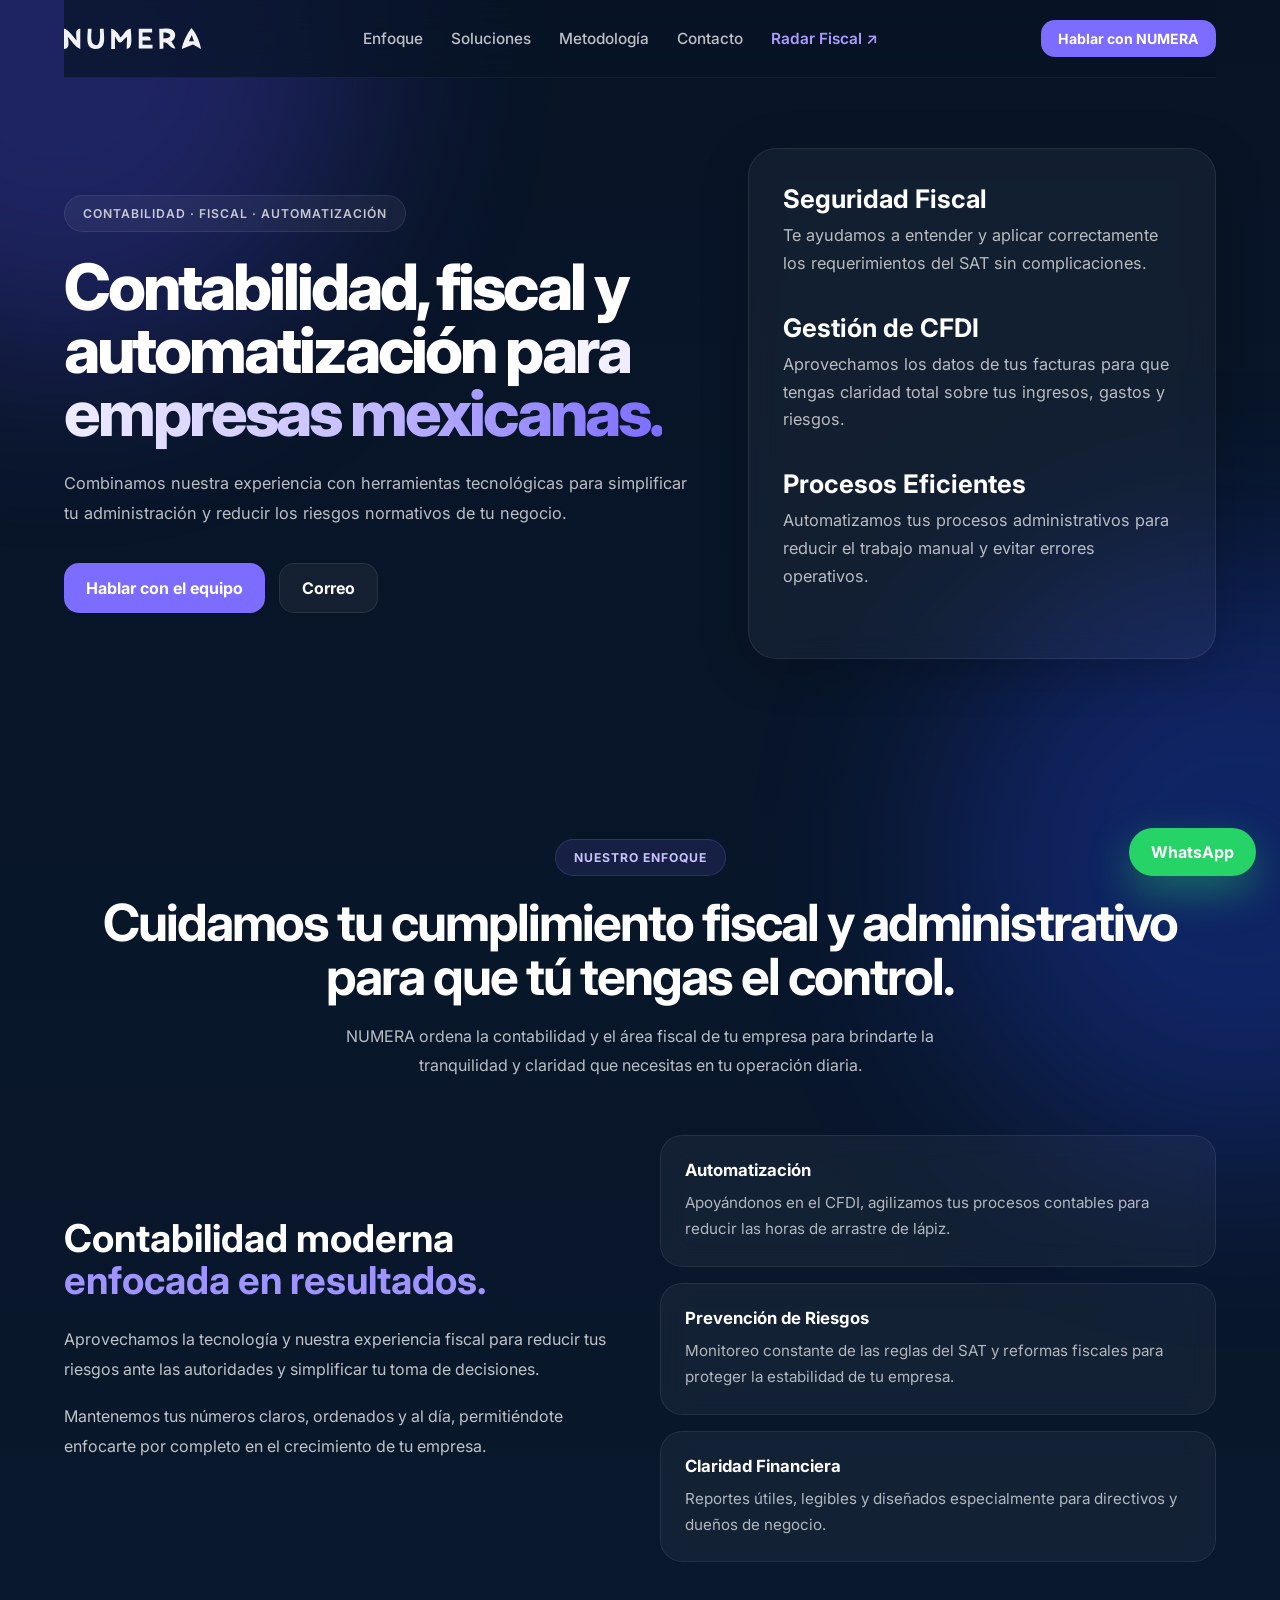
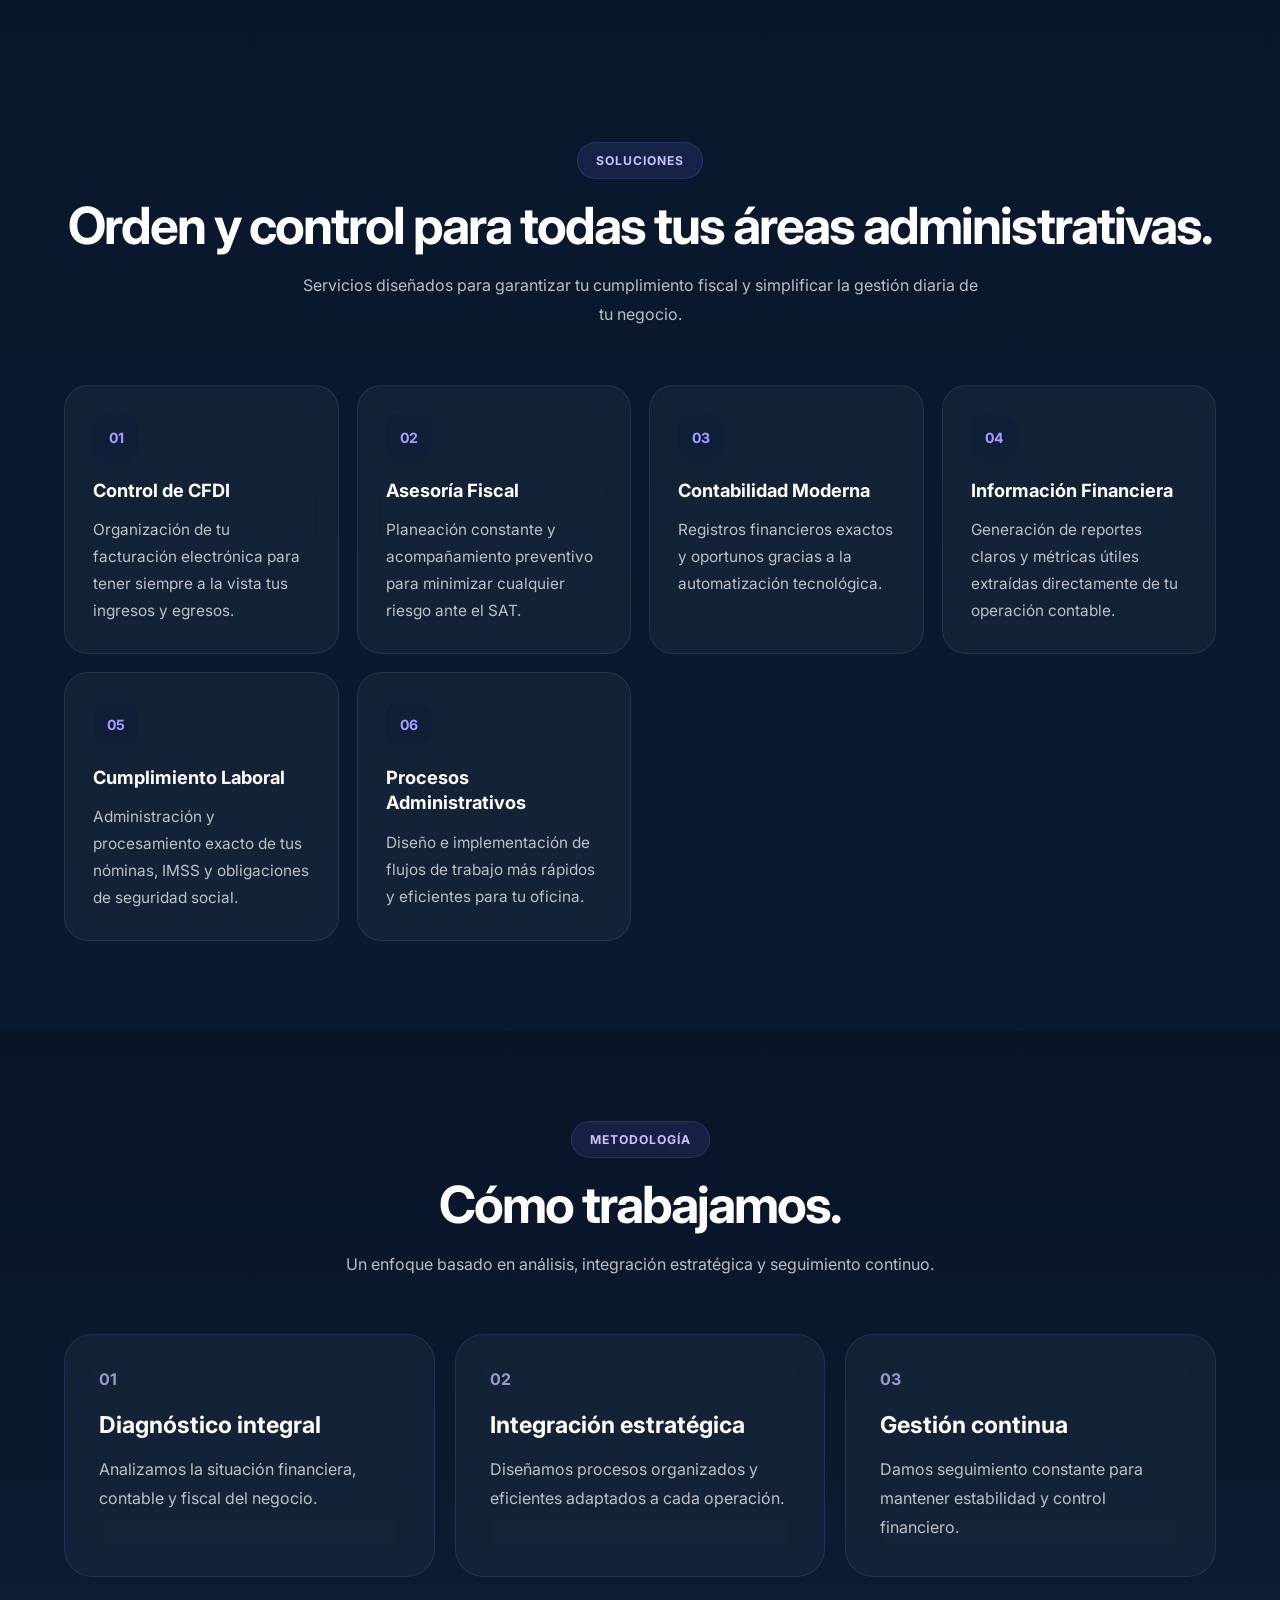
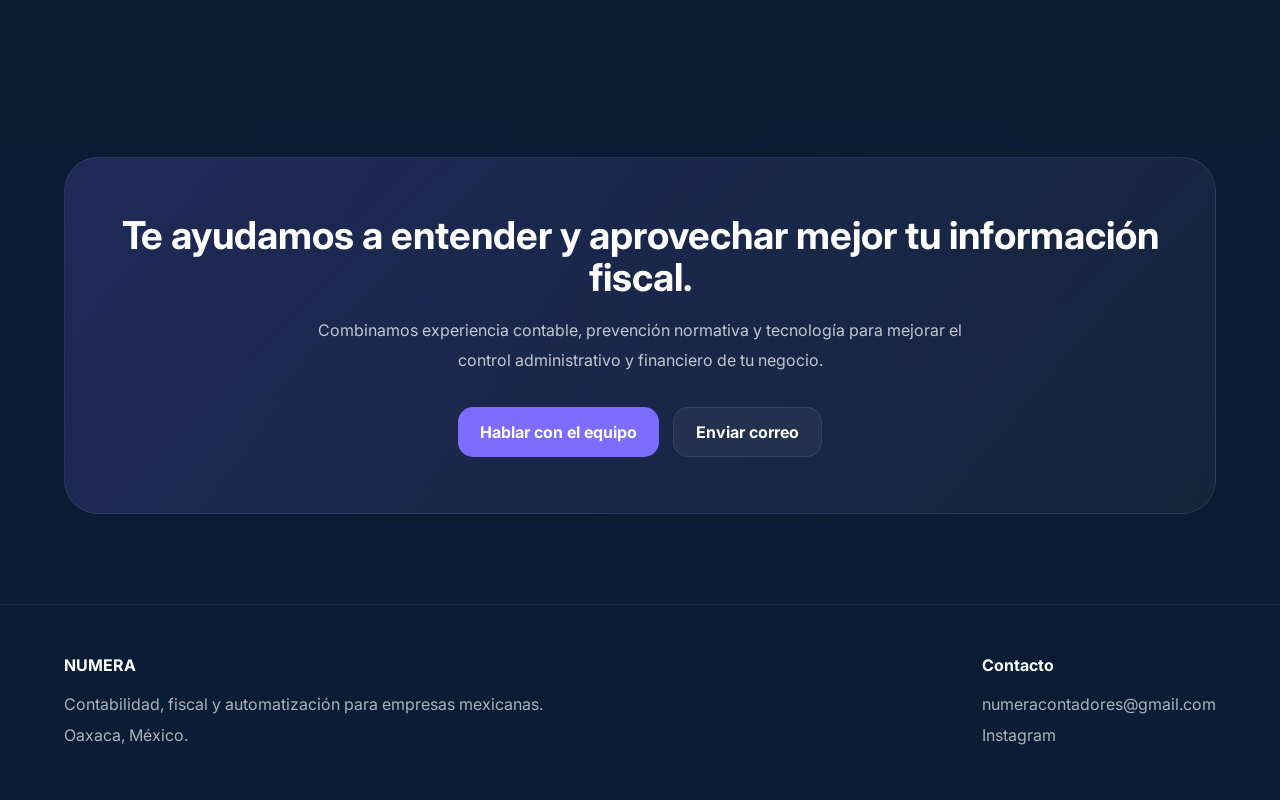
==== commit bff89d42: "feat: auditoria integral de open graph, responsive e iconografia SVG" ====
--- a/index.html
+++ b/index.html
@@ -9,14 +9,14 @@
 <title>NUMERA | Contabilidad, Fiscal y Automatización</title>
 <meta property="og:title" content="NUMERA | Contabilidad, Fiscal y Automatización">
 <meta property="og:description" content="Te ayudamos a entender y aprovechar mejor tu información fiscal. Servicios de contabilidad, fiscal y automatización para empresas mexicanas.">
-<meta property="og:image" content="https://servicios-contables-numera.github.io/numera/logo-preview.png">
+<meta property="og:image" content="https://servicios-contables-numera.github.io/numera/logo_numera.png">
 <meta property="og:url" content="https://servicios-contables-numera.github.io/numera/">
 <meta property="og:type" content="website">
 
 <meta name="twitter:card" content="summary_large_image">
 <meta name="twitter:title" content="NUMERA | Contabilidad, Fiscal y Automatización">
 <meta name="twitter:description" content="Te ayudamos a entender y aprovechar mejor tu información fiscal. Servicios de contabilidad, fiscal y automatización para empresas mexicanas.">
-<meta name="twitter:image" content="https://servicios-contables-numera.github.io/numera/logo-preview.png">
+<meta name="twitter:image" content="https://servicios-contables-numera.github.io/numera/logo_numera.png">
 <meta
 name="description"
 content="Te ayudamos a entender y aprovechar mejor tu información fiscal. Servicios de contabilidad, fiscal y automatización para empresas mexicanas."/>
--- a/assets/css/layout.css
+++ b/assets/css/layout.css
@@ -69,6 +69,8 @@
   color: rgba(255, 255, 255, .66);
   text-decoration: none;
   line-height: 1.9;
+  word-break: break-word;
+  overflow-wrap: break-word;
 }
 
 .footer a:hover {
--- a/assets/css/components.css
+++ b/assets/css/components.css
@@ -350,7 +350,7 @@
 /* NEW CONTACT CARDS */
 .contact-hub-grid {
   display: grid;
-  grid-template-columns: repeat(auto-fit, minmax(280px, 1fr));
+  grid-template-columns: repeat(auto-fit, minmax(min(100%, 260px), 1fr));
   gap: 24px;
   max-width: 900px;
   margin: 0 auto 60px auto;
@@ -447,9 +447,14 @@
   }
 
   .hero h1 {
-    font-size: 2.9rem;
-    letter-spacing: -2px;
-    line-height: 1.02;
+    font-size: clamp(2rem, 8vw, 2.9rem);
+    letter-spacing: -1.5px;
+    line-height: 1.05;
+  }
+
+  .nav-btn {
+    padding: 9px 13px;
+    font-size: 0.8rem;
   }
 
   .contact-box {
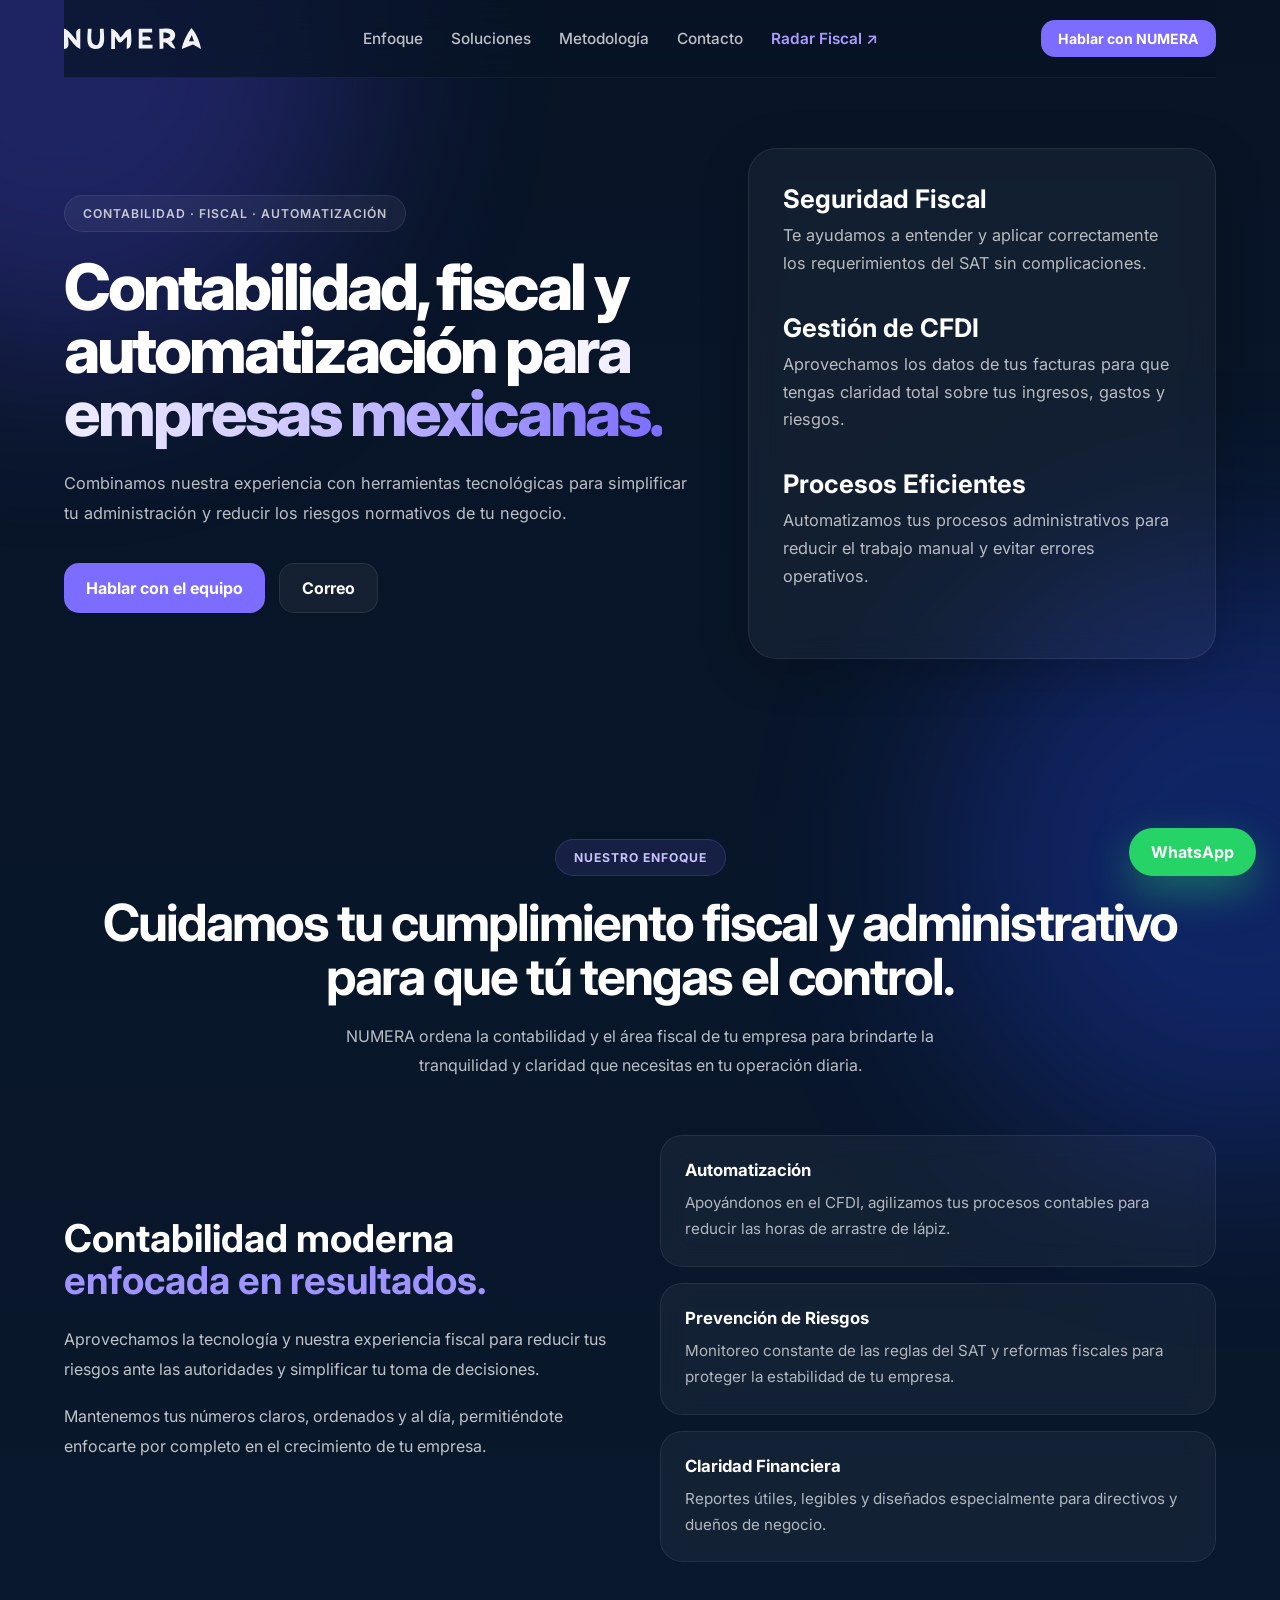
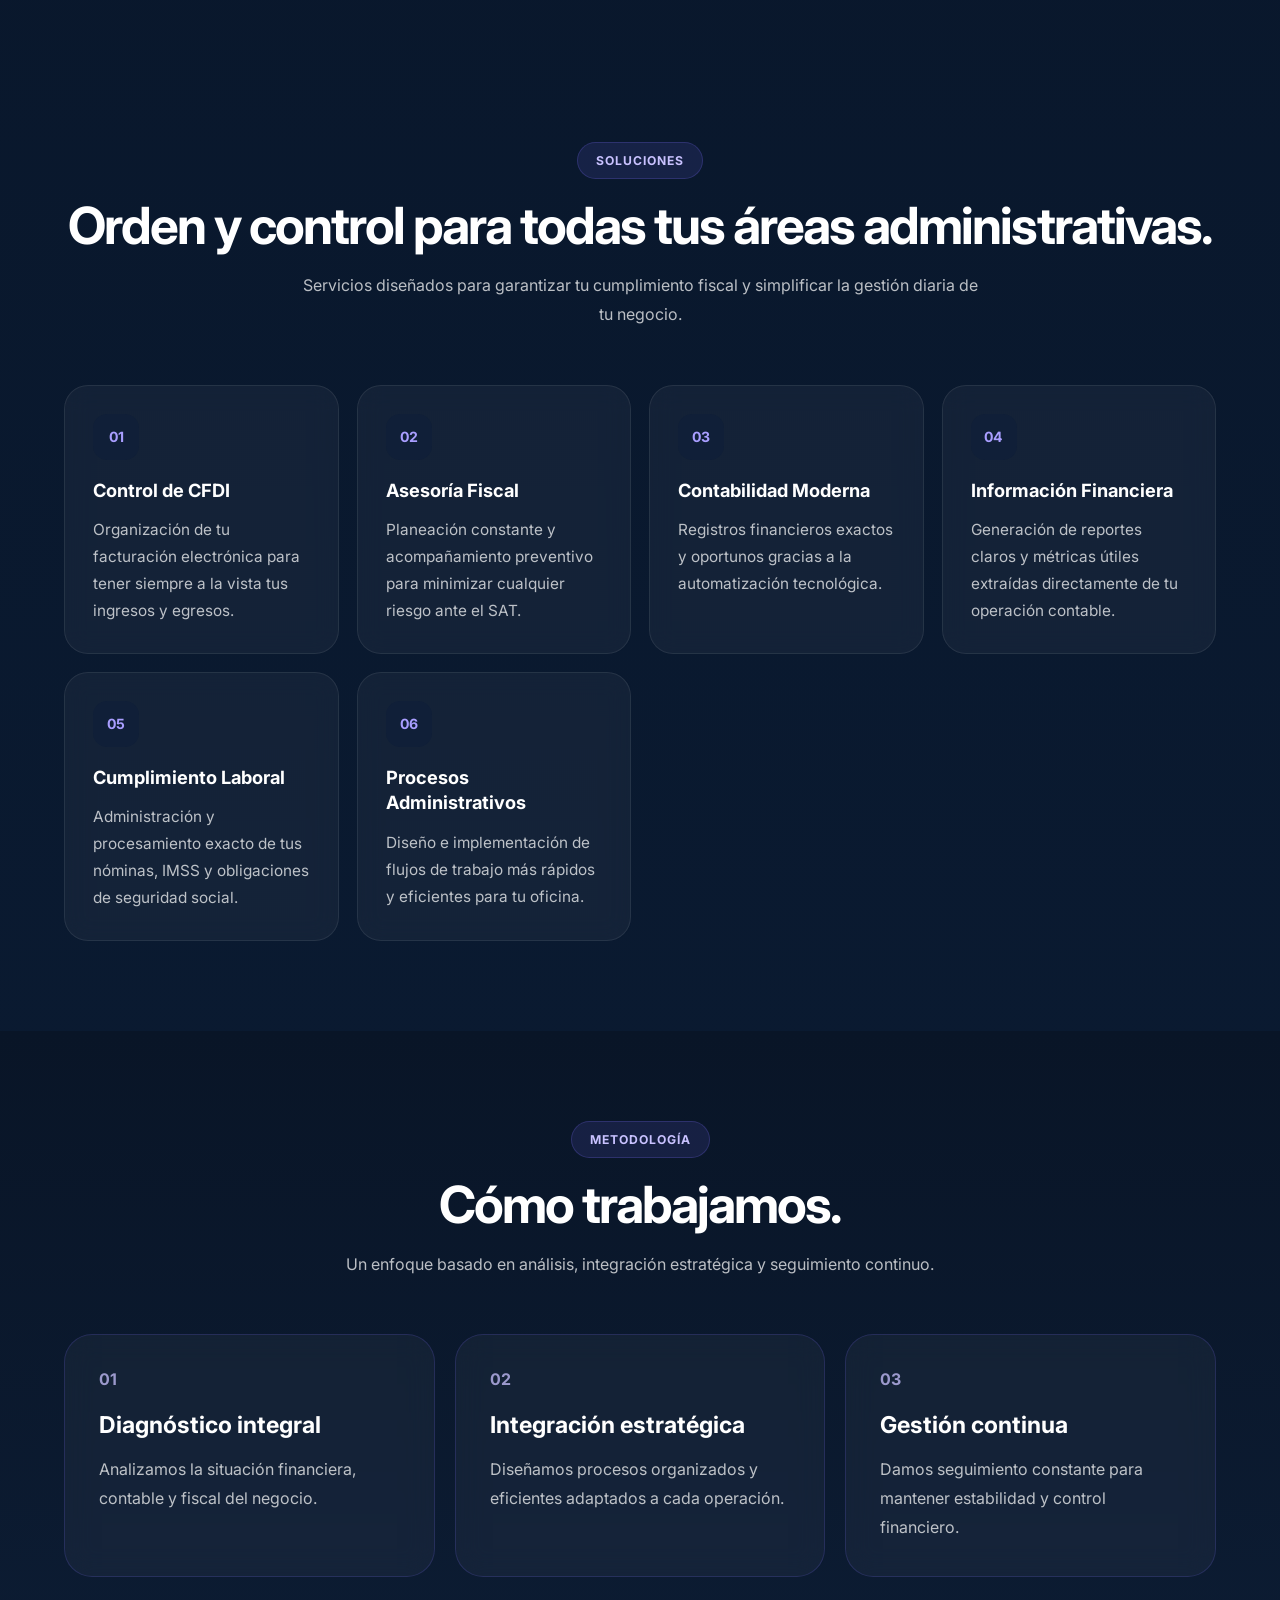
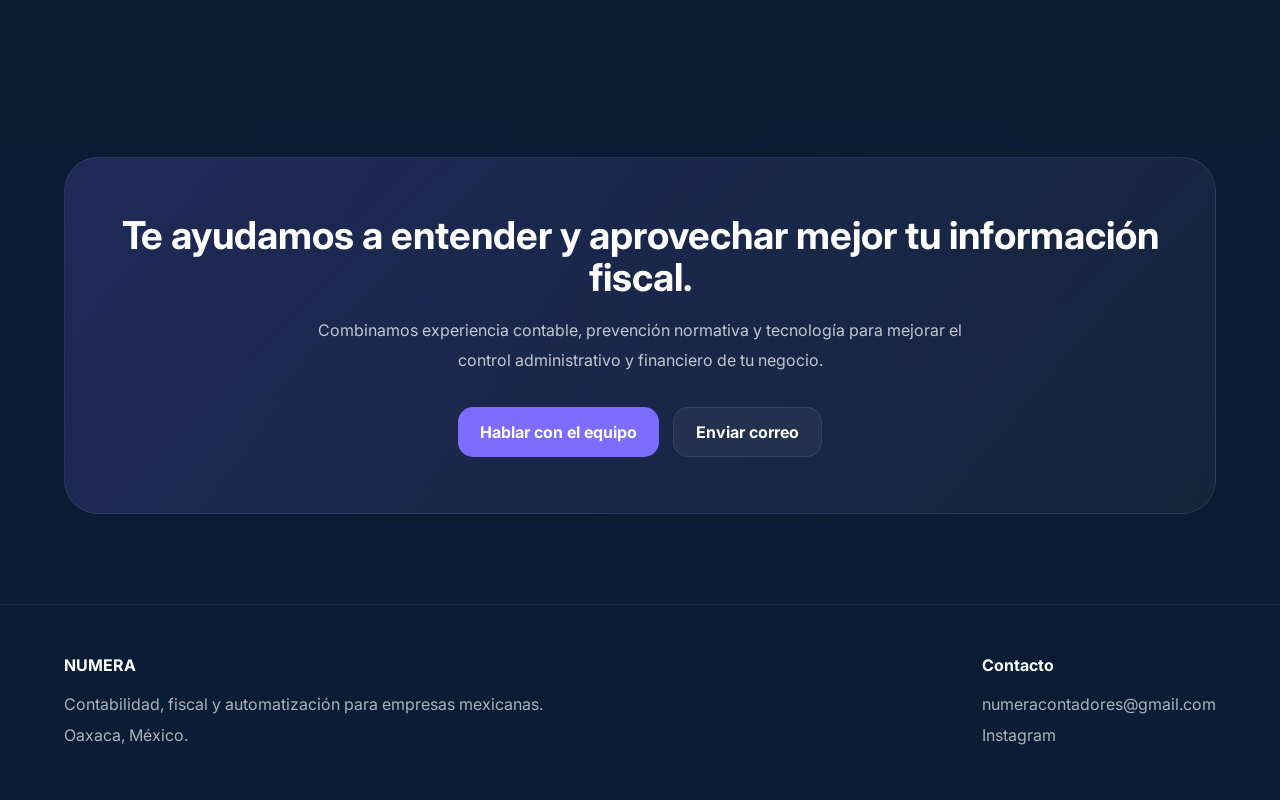
==== commit 5a17af1b: "fix: optimizar imagen open graph para whatsapp" ====
--- a/index.html
+++ b/index.html
@@ -9,14 +9,14 @@
 <title>NUMERA | Contabilidad, Fiscal y Automatización</title>
 <meta property="og:title" content="NUMERA | Contabilidad, Fiscal y Automatización">
 <meta property="og:description" content="Te ayudamos a entender y aprovechar mejor tu información fiscal. Servicios de contabilidad, fiscal y automatización para empresas mexicanas.">
-<meta property="og:image" content="https://servicios-contables-numera.github.io/numera/logo_numera.png">
+<meta property="og:image" content="https://servicios-contables-numera.github.io/numera/assets/logos/og-image.jpg">
 <meta property="og:url" content="https://servicios-contables-numera.github.io/numera/">
 <meta property="og:type" content="website">
 
 <meta name="twitter:card" content="summary_large_image">
 <meta name="twitter:title" content="NUMERA | Contabilidad, Fiscal y Automatización">
 <meta name="twitter:description" content="Te ayudamos a entender y aprovechar mejor tu información fiscal. Servicios de contabilidad, fiscal y automatización para empresas mexicanas.">
-<meta name="twitter:image" content="https://servicios-contables-numera.github.io/numera/logo_numera.png">
+<meta name="twitter:image" content="https://servicios-contables-numera.github.io/numera/assets/logos/og-image.jpg">
 <meta
 name="description"
 content="Te ayudamos a entender y aprovechar mejor tu información fiscal. Servicios de contabilidad, fiscal y automatización para empresas mexicanas."/>
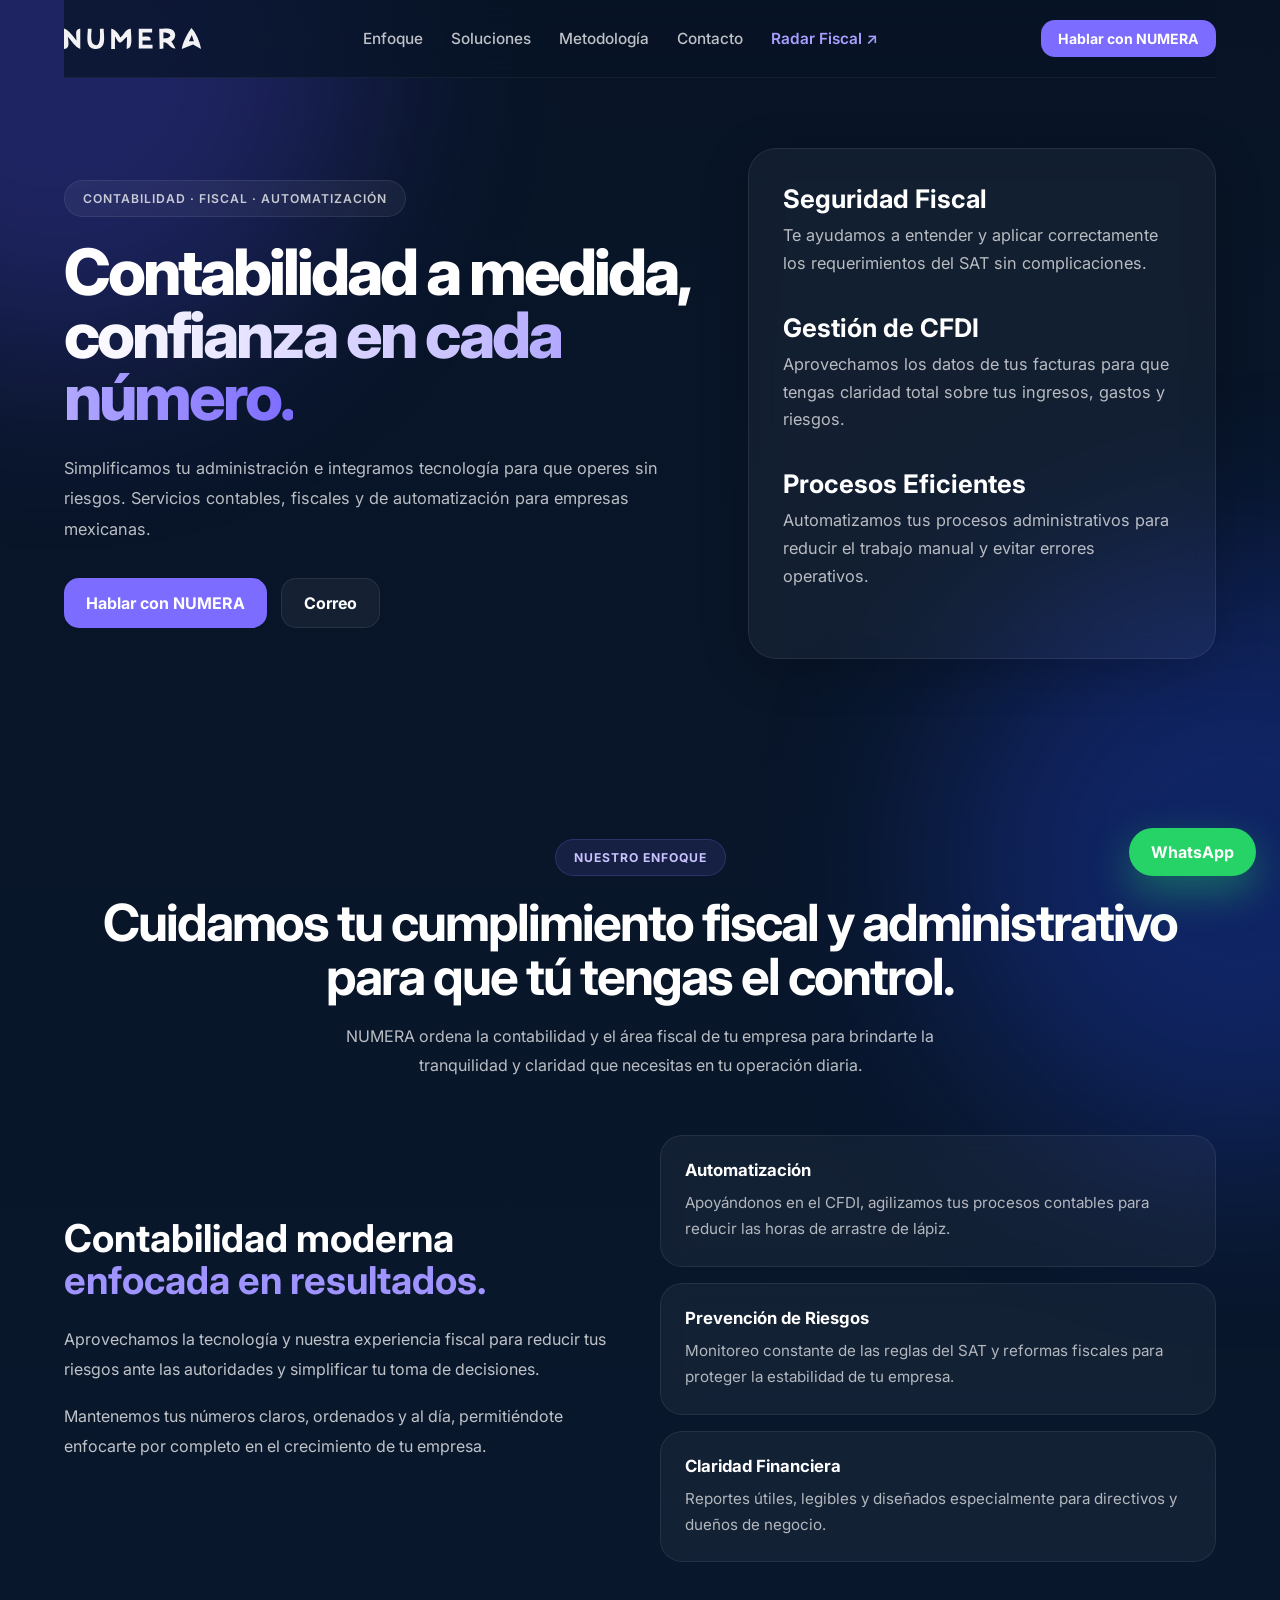
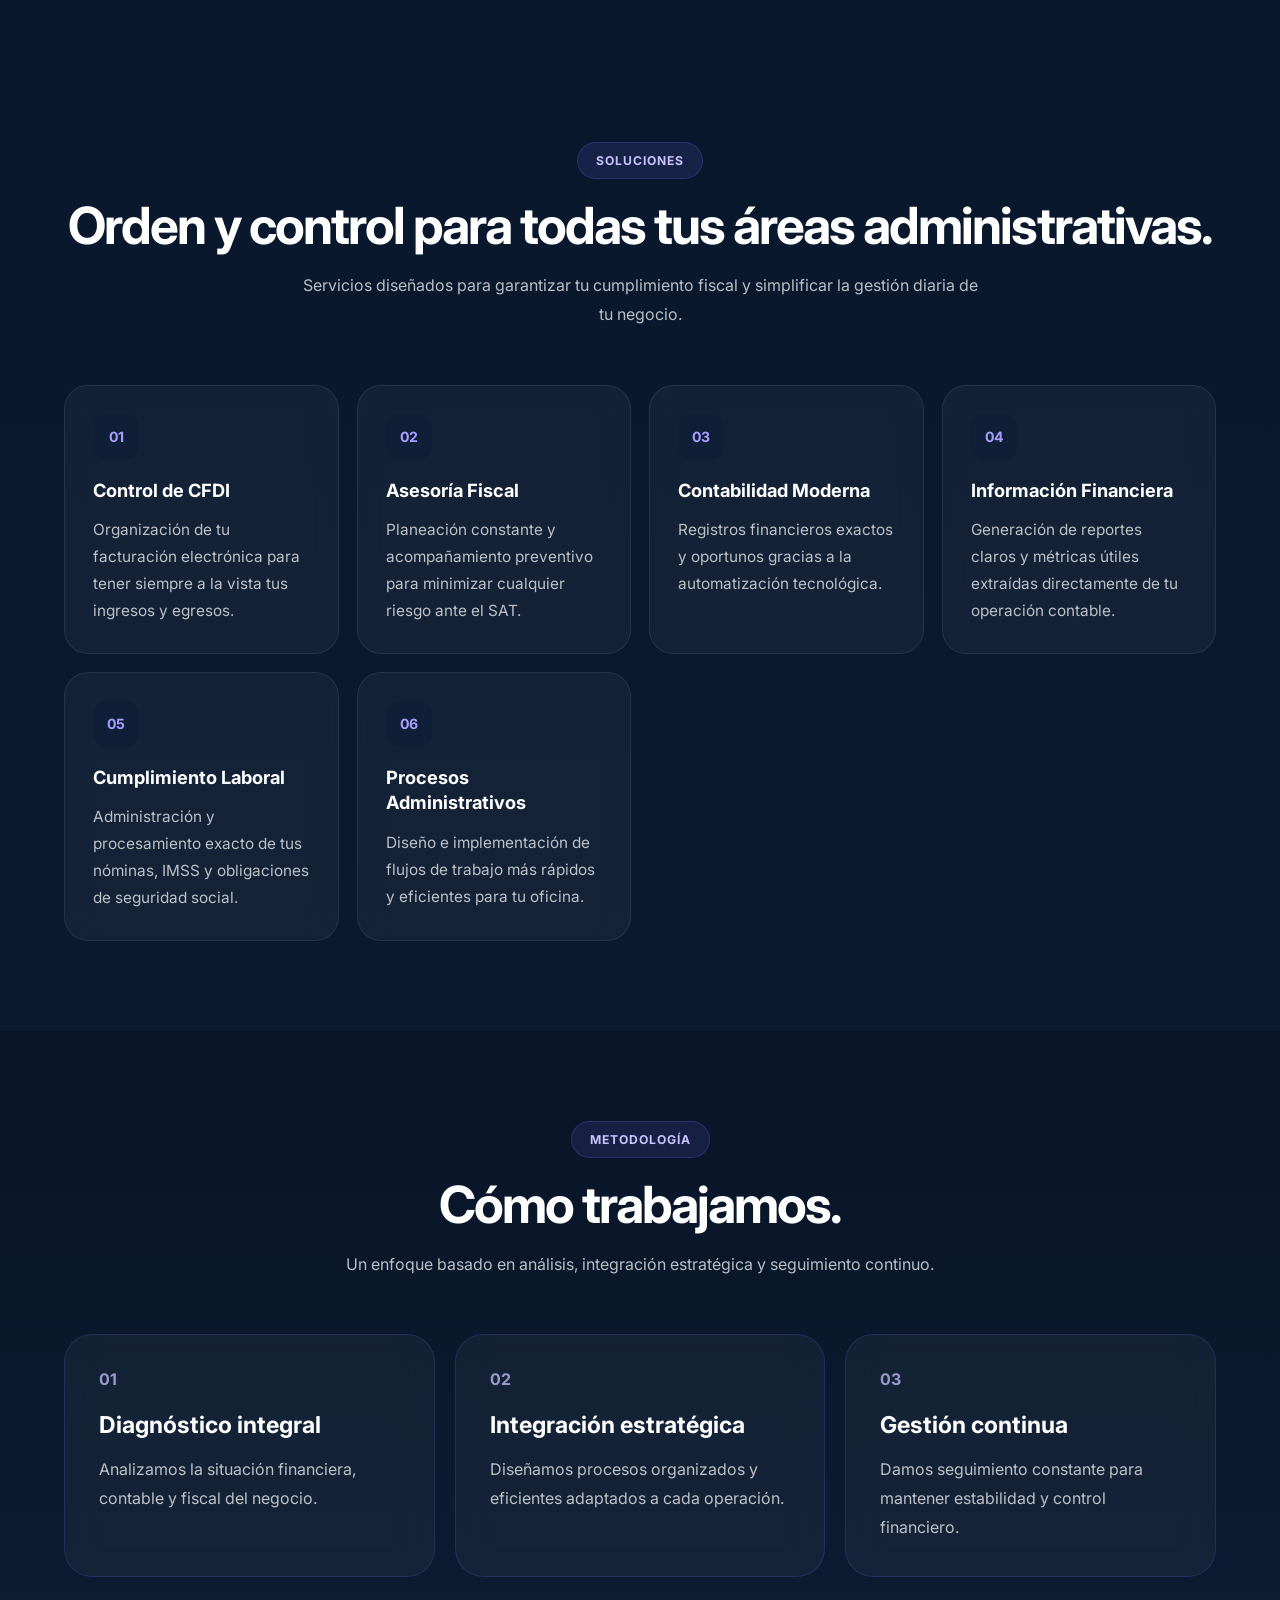
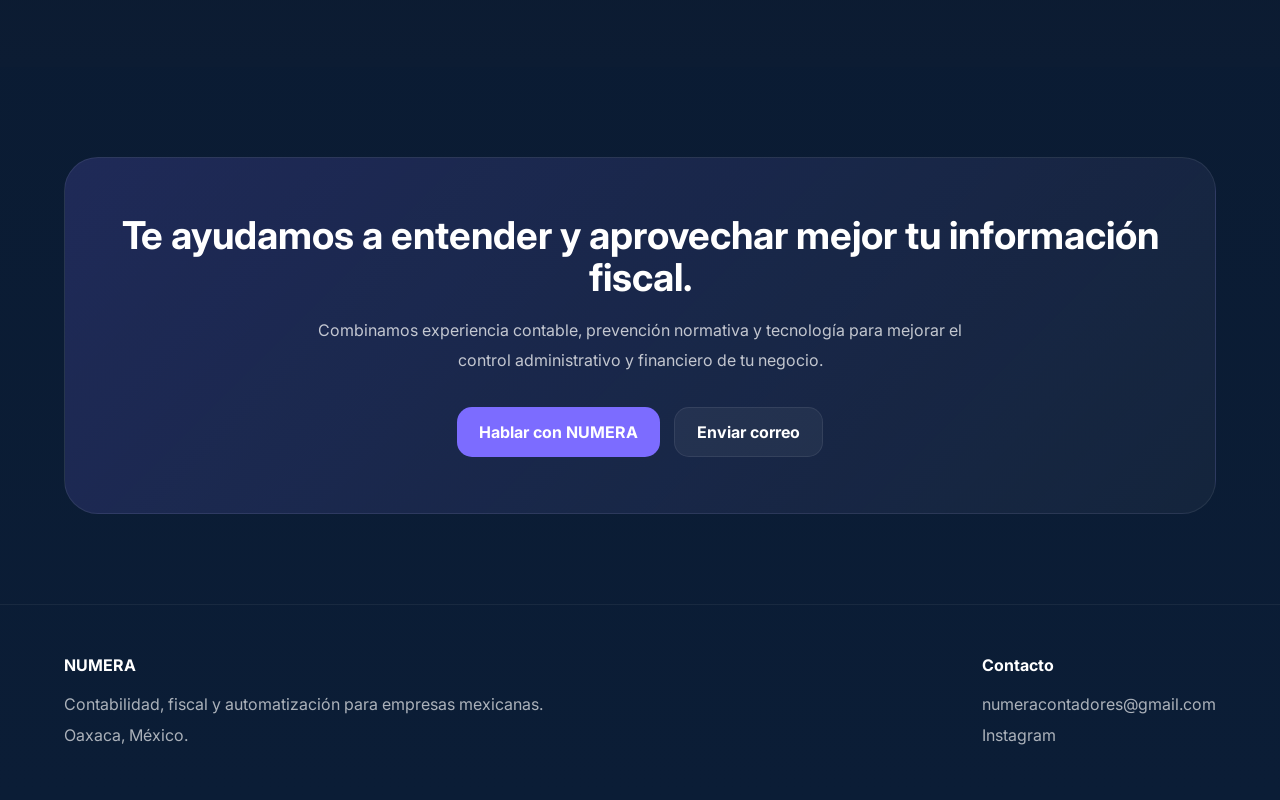
==== commit a852c5a5: "feat: optimizar UX movil, hero copy y ctas" ====
--- a/index.html
+++ b/index.html
@@ -76,14 +76,21 @@
 
 </div>
 
+<div class="nav-actions" style="display: flex; align-items: center; gap: 12px;">
+
 <a
-href="https://wa.me/529514018492?text=Hola%20NUMERA.%20Visit%C3%A9%20su%20sitio%20web%20y%20me%20gustar%C3%ADa%20recibir%20informaci%C3%B3n%20sobre%20sus%20servicios%20de%20contabilidad%2C%20fiscal%20y%20automatizaci%C3%B3n."
+href="https://wa.me/529514018492?text=Hola.%0A%0AEstoy%20interesado%20en%20conocer%20m%C3%A1s%20sobre%20los%20servicios%20de%20contabilidad%2C%20fiscal%20y%20automatizaci%C3%B3n%20de%20NUMERA.%0A%0A%C2%BFPodr%C3%ADan%20orientarme%3F%0A%0AGracias."
 target="_blank"
 class="nav-btn">
-
 Hablar con NUMERA
-
-</a>
+</a>
+
+<button class="hamburger" aria-label="Abrir menú" aria-expanded="false" id="mobile-menu-btn">
+  <svg viewBox="0 0 24 24" width="24" height="24" stroke="currentColor" stroke-width="2" fill="none" stroke-linecap="round" stroke-linejoin="round" class="icon-menu"><line x1="3" y1="12" x2="21" y2="12"></line><line x1="3" y1="6" x2="21" y2="6"></line><line x1="3" y1="18" x2="21" y2="18"></line></svg>
+  <svg viewBox="0 0 24 24" width="24" height="24" stroke="currentColor" stroke-width="2" fill="none" stroke-linecap="round" stroke-linejoin="round" class="icon-close" style="display:none;"><line x1="18" y1="6" x2="6" y2="18"></line><line x1="6" y1="6" x2="18" y2="18"></line></svg>
+</button>
+
+</div>
 
 </nav>
 
@@ -107,32 +114,32 @@
 
 <h1>
 
-Contabilidad, fiscal y automatización
+Contabilidad a medida,
 <span class="hero-gradient">
-para empresas mexicanas.
+confianza en cada número.
 </span>
 
 </h1>
 
 <p>
 
-Combinamos nuestra experiencia con herramientas tecnológicas para simplificar tu administración y reducir los riesgos normativos de tu negocio.
+Simplificamos tu administración e integramos tecnología para que operes sin riesgos. Servicios contables, fiscales y de automatización para empresas mexicanas.
 
 </p>
 
 <div class="buttons">
 
 <a
-href="https://wa.me/529514018492?text=Hola%20NUMERA.%20Visit%C3%A9%20su%20sitio%20web%20y%20me%20gustar%C3%ADa%20recibir%20informaci%C3%B3n%20sobre%20sus%20servicios%20de%20contabilidad%2C%20fiscal%20y%20automatizaci%C3%B3n."
+href="https://wa.me/529514018492?text=Hola.%0A%0AEstoy%20interesado%20en%20conocer%20m%C3%A1s%20sobre%20los%20servicios%20de%20contabilidad%2C%20fiscal%20y%20automatizaci%C3%B3n%20de%20NUMERA.%0A%0A%C2%BFPodr%C3%ADan%20orientarme%3F%0A%0AGracias."
 target="_blank"
 class="btn btn-primary">
 
-Hablar con el equipo
+Hablar con NUMERA
 
 </a>
 
 <a
-href="mailto:numeracontadores@gmail.com?subject=Consulta%20desde%20sitio%20web%20NUMERA&body=Hola%20NUMERA%2C%0D%0A%0D%0AVisit%C3%A9%20su%20sitio%20web%20y%20me%20gustar%C3%ADa%20recibir%20m%C3%A1s%20informaci%C3%B3n%20sobre%20sus%20servicios%20de%20contabilidad%2C%20fiscal%20y%20automatizaci%C3%B3n.%0D%0A%0D%0ANombre%3A%0D%0AEmpresa%3A%0D%0ATel%C3%A9fono%3A%0D%0A%0D%0AGracias."
+href="mailto:numeracontadores@gmail.com?subject=Solicitud%20de%20informaci%C3%B3n&body=Hola%20equipo%20NUMERA.%0D%0A%0D%0AMe%20gustar%C3%ADa%20recibir%20informaci%C3%B3n%20sobre%20sus%20servicios.%0D%0A%0D%0ANombre%3A%0D%0AEmpresa%3A%0D%0ATel%C3%A9fono%3A%0D%0A%0D%0AComentarios%20o%20necesidad%20espec%C3%ADfica%3A%0D%0A%0D%0AQuedo%20atento%20a%20sus%20comentarios.%0D%0A%0D%0ASaludos."
 class="btn btn-secondary">
 
 Correo
@@ -526,16 +533,16 @@
 
 <a
 class="btn btn-primary"
-href="https://wa.me/529514018492?text=Hola%20NUMERA.%20Visit%C3%A9%20su%20sitio%20web%20y%20me%20gustar%C3%ADa%20recibir%20informaci%C3%B3n%20sobre%20sus%20servicios%20de%20contabilidad%2C%20fiscal%20y%20automatizaci%C3%B3n."
+href="https://wa.me/529514018492?text=Hola.%0A%0AEstoy%20interesado%20en%20conocer%20m%C3%A1s%20sobre%20los%20servicios%20de%20contabilidad%2C%20fiscal%20y%20automatizaci%C3%B3n%20de%20NUMERA.%0A%0A%C2%BFPodr%C3%ADan%20orientarme%3F%0A%0AGracias."
 target="_blank">
 
-Hablar con el equipo
+Hablar con NUMERA
 
 </a>
 
 <a
 class="btn btn-secondary"
-href="mailto:numeracontadores@gmail.com?subject=Consulta%20desde%20sitio%20web%20NUMERA&body=Hola%20NUMERA%2C%0D%0A%0D%0AVisit%C3%A9%20su%20sitio%20web%20y%20me%20gustar%C3%ADa%20recibir%20m%C3%A1s%20informaci%C3%B3n%20sobre%20sus%20servicios%20de%20contabilidad%2C%20fiscal%20y%20automatizaci%C3%B3n.%0D%0A%0D%0ANombre%3A%0D%0AEmpresa%3A%0D%0ATel%C3%A9fono%3A%0D%0A%0D%0AGracias.">
+href="mailto:numeracontadores@gmail.com?subject=Solicitud%20de%20informaci%C3%B3n&body=Hola%20equipo%20NUMERA.%0D%0A%0D%0AMe%20gustar%C3%ADa%20recibir%20informaci%C3%B3n%20sobre%20sus%20servicios.%0D%0A%0D%0ANombre%3A%0D%0AEmpresa%3A%0D%0ATel%C3%A9fono%3A%0D%0A%0D%0AComentarios%20o%20necesidad%20espec%C3%ADfica%3A%0D%0A%0D%0AQuedo%20atento%20a%20sus%20comentarios.%0D%0A%0D%0ASaludos.">
 
 Enviar correo
 
@@ -607,7 +614,7 @@
 </footer>
 
 <a
-href="https://wa.me/529514018492?text=Hola%20NUMERA.%20Visit%C3%A9%20su%20sitio%20web%20y%20me%20gustar%C3%ADa%20recibir%20informaci%C3%B3n%20sobre%20sus%20servicios%20de%20contabilidad%2C%20fiscal%20y%20automatizaci%C3%B3n."
+href="https://wa.me/529514018492?text=Hola.%0A%0AEstoy%20interesado%20en%20conocer%20m%C3%A1s%20sobre%20los%20servicios%20de%20contabilidad%2C%20fiscal%20y%20automatizaci%C3%B3n%20de%20NUMERA.%0A%0A%C2%BFPodr%C3%ADan%20orientarme%3F%0A%0AGracias."
 class="float-btn"
 target="_blank">
 
--- a/assets/css/layout.css
+++ b/assets/css/layout.css
@@ -44,6 +44,17 @@
 
 .nav-links a:hover {
   color: white;
+}
+
+.hamburger {
+  display: none;
+  background: none;
+  border: none;
+  color: white;
+  cursor: pointer;
+  padding: 4px;
+  align-items: center;
+  justify-content: center;
 }
 
 /* FOOTER */
@@ -99,7 +110,42 @@
 
 /* MOBILE */
 @media(max-width:980px) {
+  .hamburger {
+    display: flex;
+  }
+  
   .nav-links {
-    display: none;
+    position: absolute;
+    top: 100%;
+    left: 0;
+    width: 100%;
+    background: rgba(8, 20, 38, .98);
+    backdrop-filter: blur(16px);
+    border-bottom: 1px solid rgba(255, 255, 255, .05);
+    flex-direction: column;
+    padding: 20px 5%;
+    gap: 20px;
+    opacity: 0;
+    visibility: hidden;
+    transform: translateY(-10px);
+    transition: all 0.3s ease;
+    box-sizing: border-box;
+  }
+
+  .nav-links.nav-active {
+    opacity: 1;
+    visibility: visible;
+    transform: translateY(0);
+  }
+
+  .nav-links a {
+    font-size: 1.1rem;
+    padding: 10px 0;
+    display: block;
+    border-bottom: 1px solid rgba(255, 255, 255, .05);
+  }
+  
+  .nav-links a:last-child {
+    border-bottom: none;
   }
 }
--- a/assets/css/components.css
+++ b/assets/css/components.css
@@ -440,6 +440,7 @@
   .hero-grid,
   .about-grid {
     grid-template-columns: 1fr;
+    gap: 48px;
   }
 
   .hero {
--- a/assets/css/animations.css
+++ b/assets/css/animations.css
@@ -37,3 +37,20 @@
   opacity: 1;
   transform: translateY(0);
 }
+
+@media (max-width: 980px) {
+  .glow {
+    width: 400px;
+    height: 400px;
+    filter: blur(80px);
+    opacity: .35;
+  }
+  .glow1 {
+    top: -150px;
+    left: -150px;
+  }
+  .glow2 {
+    bottom: -150px;
+    right: -150px;
+  }
+}
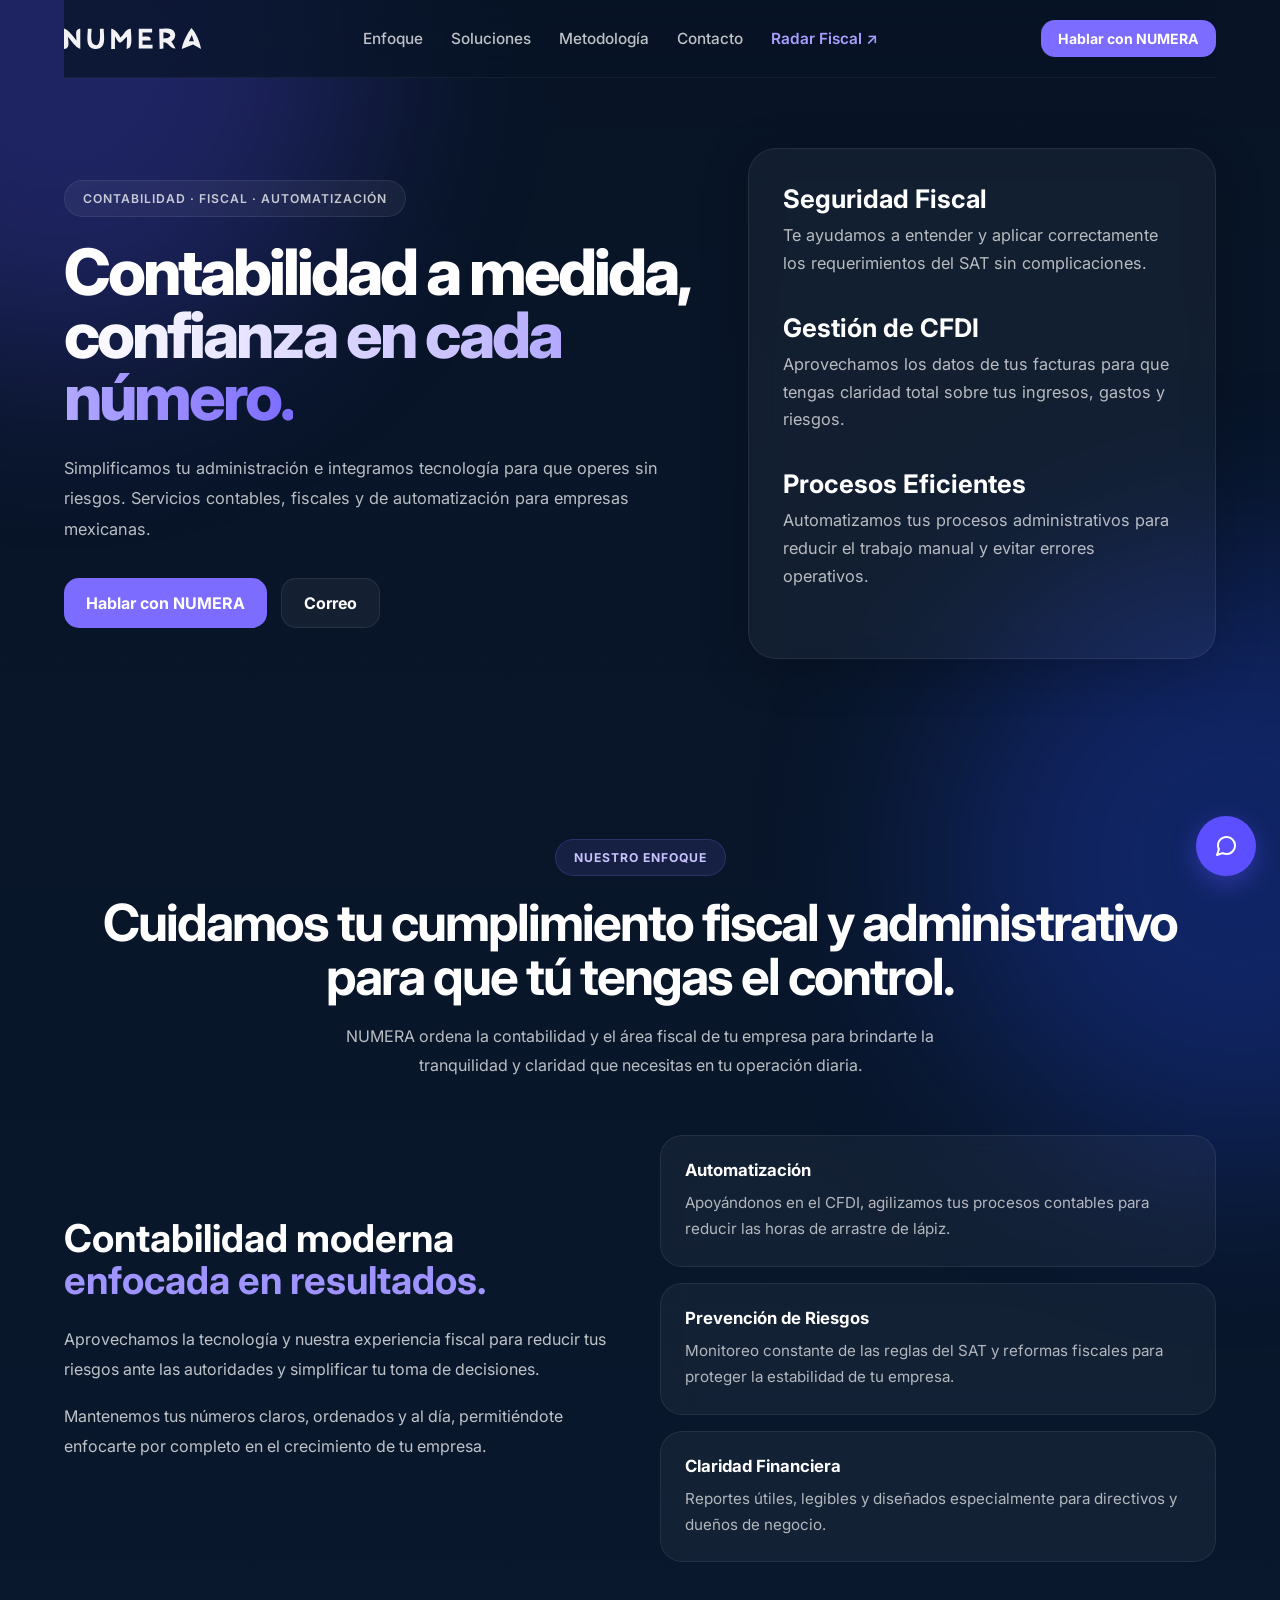
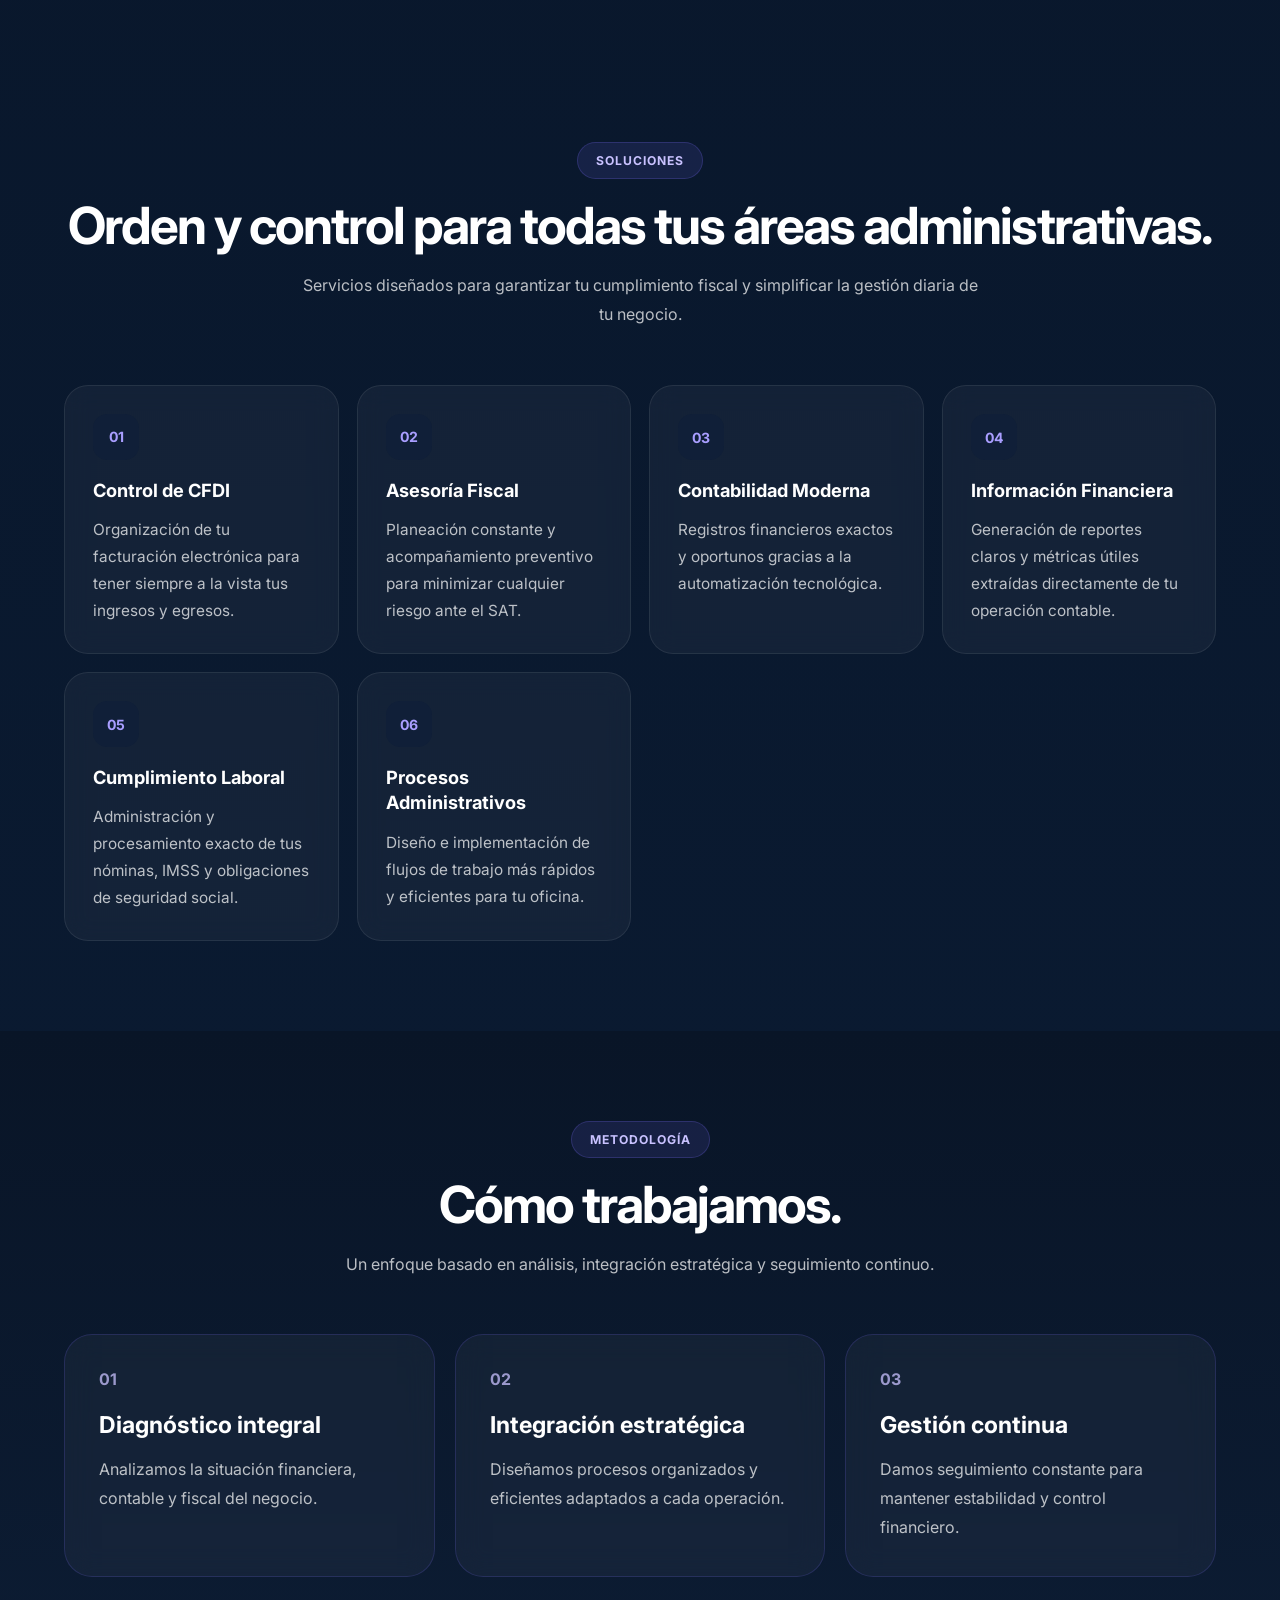
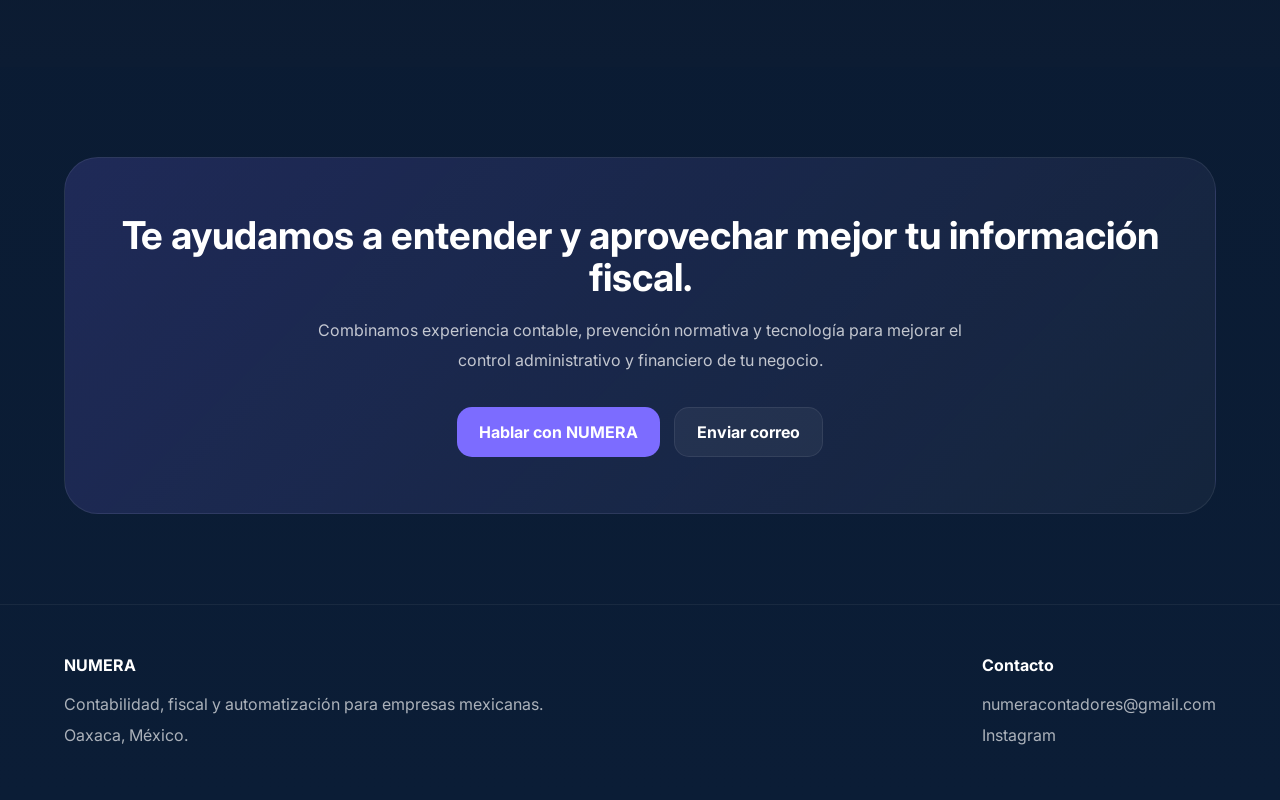
==== commit a5cd7150: "feat: UX movil mejorada, speed dial de contacto y optimizacion visual de hero" ====
--- a/index.html
+++ b/index.html
@@ -613,14 +613,23 @@
 
 </footer>
 
-<a
-href="https://wa.me/529514018492?text=Hola.%0A%0AEstoy%20interesado%20en%20conocer%20m%C3%A1s%20sobre%20los%20servicios%20de%20contabilidad%2C%20fiscal%20y%20automatizaci%C3%B3n%20de%20NUMERA.%0A%0A%C2%BFPodr%C3%ADan%20orientarme%3F%0A%0AGracias."
-class="float-btn"
-target="_blank">
-
-WhatsApp
-
-</a>
+<div class="fab-wrapper">
+  <div class="fab-menu">
+    <a href="mailto:numeracontadores@gmail.com?subject=Solicitud%20de%20informaci%C3%B3n&body=Hola%20equipo%20NUMERA.%0D%0A%0D%0AMe%20gustar%C3%ADa%20recibir%20informaci%C3%B3n%20sobre%20sus%20servicios.%0D%0A%0D%0ANombre%3A%0D%0AEmpresa%3A%0D%0ATel%C3%A9fono%3A%0D%0A%0D%0AComentarios%20o%20necesidad%20espec%C3%ADfica%3A%0D%0A%0D%0AQuedo%20atento%20a%20sus%20comentarios.%0D%0A%0D%0ASaludos." class="fab-item mail" aria-label="Correo">
+      <svg xmlns="http://www.w3.org/2000/svg" width="20" height="20" viewBox="0 0 24 24" fill="none" stroke="currentColor" stroke-width="2" stroke-linecap="round" stroke-linejoin="round"><rect width="20" height="16" x="2" y="4" rx="2"/><path d="m22 7-8.97 5.7a1.94 1.94 0 0 1-2.06 0L2 7"/></svg>
+    </a>
+    <a href="https://wa.me/529514018492?text=Hola.%0A%0AEstoy%20interesado%20en%20conocer%20m%C3%A1s%20sobre%20los%20servicios%20de%20contabilidad%2C%20fiscal%20y%20automatizaci%C3%B3n%20de%20NUMERA.%0A%0A%C2%BFPodr%C3%ADan%20orientarme%3F%0A%0AGracias." class="fab-item whatsapp" target="_blank" aria-label="WhatsApp">
+      <svg xmlns="http://www.w3.org/2000/svg" width="20" height="20" viewBox="0 0 24 24" fill="none" stroke="currentColor" stroke-width="2" stroke-linecap="round" stroke-linejoin="round"><path d="M7.9 20A9 9 0 1 0 4 16.1L2 22Z"/></svg>
+    </a>
+    <a href="contacto/" class="fab-item contact" aria-label="Hablar con NUMERA">
+      <svg xmlns="http://www.w3.org/2000/svg" width="20" height="20" viewBox="0 0 24 24" fill="none" stroke="currentColor" stroke-width="2" stroke-linecap="round" stroke-linejoin="round"><path d="M16 21v-2a4 4 0 0 0-4-4H6a4 4 0 0 0-4 4v2"/><circle cx="9" cy="7" r="4"/><path d="M22 21v-2a4 4 0 0 0-3-3.87"/><path d="M16 3.13a4 4 0 0 1 0 7.75"/></svg>
+    </a>
+  </div>
+  <button class="fab-toggle" aria-label="Opciones de contacto" id="fab-toggle-btn">
+    <svg viewBox="0 0 24 24" width="24" height="24" stroke="currentColor" stroke-width="2" fill="none" stroke-linecap="round" stroke-linejoin="round" class="icon-chat"><path d="M21 11.5a8.38 8.38 0 0 1-.9 3.8 8.5 8.5 0 0 1-7.6 4.7 8.38 8.38 0 0 1-3.8-.9L3 21l1.9-5.7a8.38 8.38 0 0 1-.9-3.8 8.5 8.5 0 0 1 4.7-7.6 8.38 8.38 0 0 1 3.8-.9h.5a8.48 8.48 0 0 1 8 8v.5z"></path></svg>
+    <svg viewBox="0 0 24 24" width="24" height="24" stroke="currentColor" stroke-width="2" fill="none" stroke-linecap="round" stroke-linejoin="round" class="icon-close" style="display:none;"><line x1="18" y1="6" x2="6" y2="18"></line><line x1="6" y1="6" x2="18" y2="18"></line></svg>
+  </button>
+</div>
 
 <script defer src="assets/js/main.js"></script>
 
--- a/assets/css/layout.css
+++ b/assets/css/layout.css
@@ -88,24 +88,74 @@
   color: white;
 }
 
-/* FLOAT */
-.float-btn {
+/* FAB SPEED DIAL */
+.fab-wrapper {
   position: fixed;
   right: 24px;
   bottom: 24px;
-  background: #25D366;
-  color: white;
-  padding: 14px 22px;
-  border-radius: 999px;
-  font-weight: 700;
+  z-index: 999;
+  display: flex;
+  flex-direction: column;
+  align-items: flex-end;
+  gap: 16px;
+}
+
+.fab-menu {
+  display: flex;
+  flex-direction: column;
+  gap: 12px;
+  opacity: 0;
+  visibility: hidden;
+  transform: translateY(20px);
+  transition: all 0.3s cubic-bezier(0.4, 0, 0.2, 1);
+  pointer-events: none;
+}
+
+.fab-menu.fab-active {
+  opacity: 1;
+  visibility: visible;
+  transform: translateY(0);
+  pointer-events: auto;
+}
+
+.fab-item {
+  width: 50px;
+  height: 50px;
+  border-radius: 50%;
+  color: white;
+  display: flex;
+  align-items: center;
+  justify-content: center;
   text-decoration: none;
-  box-shadow: 0 16px 40px rgba(37, 211, 102, .4);
-  z-index: 999;
-  transition: .3s;
-}
-
-.float-btn:hover {
-  transform: translateY(-4px);
+  transition: 0.3s;
+  box-shadow: 0 4px 12px rgba(0,0,0,0.15);
+}
+
+.fab-item:hover {
+  transform: scale(1.1);
+}
+
+.fab-item.whatsapp { background: #25D366; }
+.fab-item.mail { background: #264dff; }
+.fab-item.contact { background: #5b4fff; }
+
+.fab-toggle {
+  width: 60px;
+  height: 60px;
+  border-radius: 50%;
+  background: #5b4fff;
+  color: white;
+  border: none;
+  box-shadow: 0 8px 24px rgba(91, 79, 255, 0.4);
+  cursor: pointer;
+  display: flex;
+  align-items: center;
+  justify-content: center;
+  transition: 0.3s;
+}
+
+.fab-toggle:hover {
+  transform: scale(1.05);
 }
 
 /* MOBILE */
@@ -114,21 +164,27 @@
     display: flex;
   }
   
+  .nav-actions .nav-btn {
+    display: none;
+  }
+
   .nav-links {
     position: absolute;
     top: 100%;
     left: 0;
     width: 100%;
+    height: 100vh;
+    overflow-y: auto;
     background: rgba(8, 20, 38, .98);
-    backdrop-filter: blur(16px);
-    border-bottom: 1px solid rgba(255, 255, 255, .05);
+    backdrop-filter: blur(24px);
+    border-top: 1px solid rgba(255, 255, 255, .05);
     flex-direction: column;
-    padding: 20px 5%;
-    gap: 20px;
+    padding: 30px 6%;
+    gap: 24px;
     opacity: 0;
     visibility: hidden;
     transform: translateY(-10px);
-    transition: all 0.3s ease;
+    transition: all 0.35s cubic-bezier(0.4, 0, 0.2, 1);
     box-sizing: border-box;
   }
 
@@ -139,8 +195,8 @@
   }
 
   .nav-links a {
-    font-size: 1.1rem;
-    padding: 10px 0;
+    font-size: 1.25rem;
+    padding: 14px 0;
     display: block;
     border-bottom: 1px solid rgba(255, 255, 255, .05);
   }
--- a/assets/css/components.css
+++ b/assets/css/components.css
@@ -444,7 +444,8 @@
   }
 
   .hero {
-    padding: 50px 0 70px;
+    padding: 110px 0 90px;
+    min-height: 80vh;
   }
 
   .hero h1 {
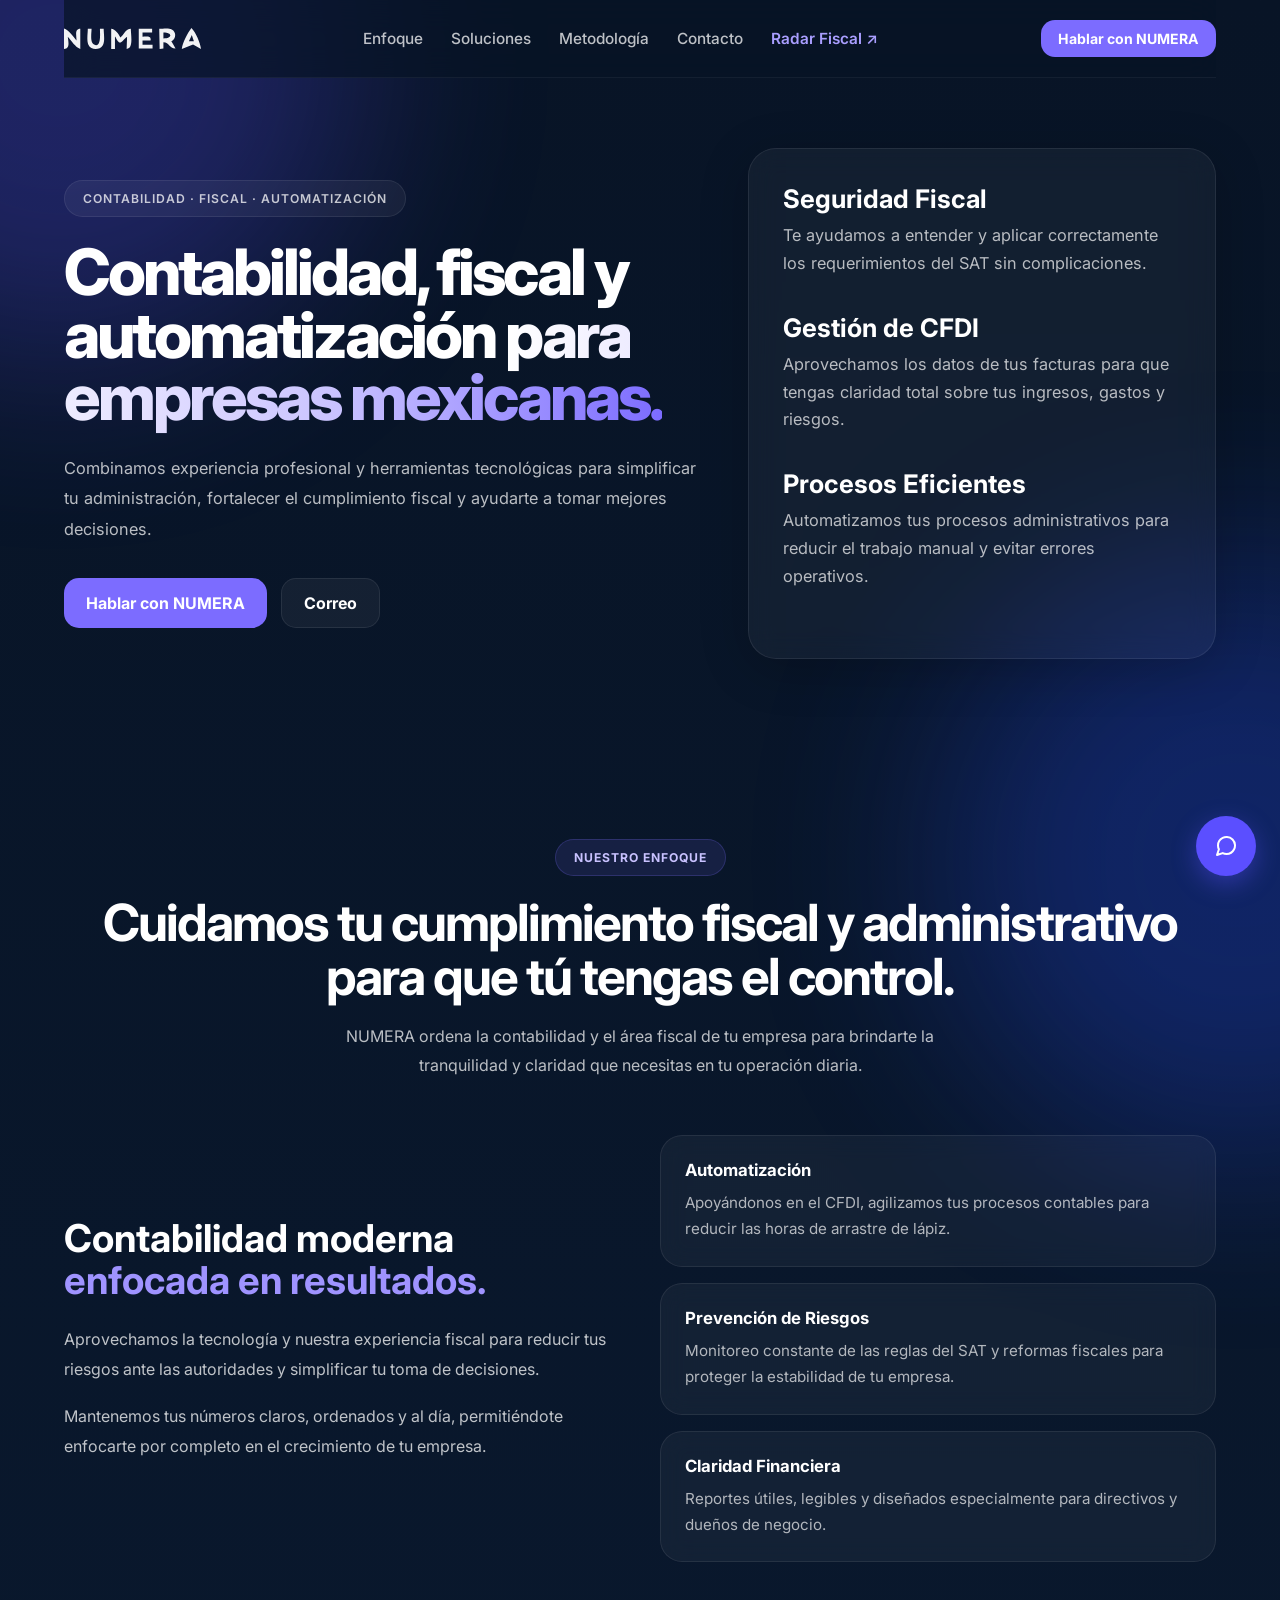
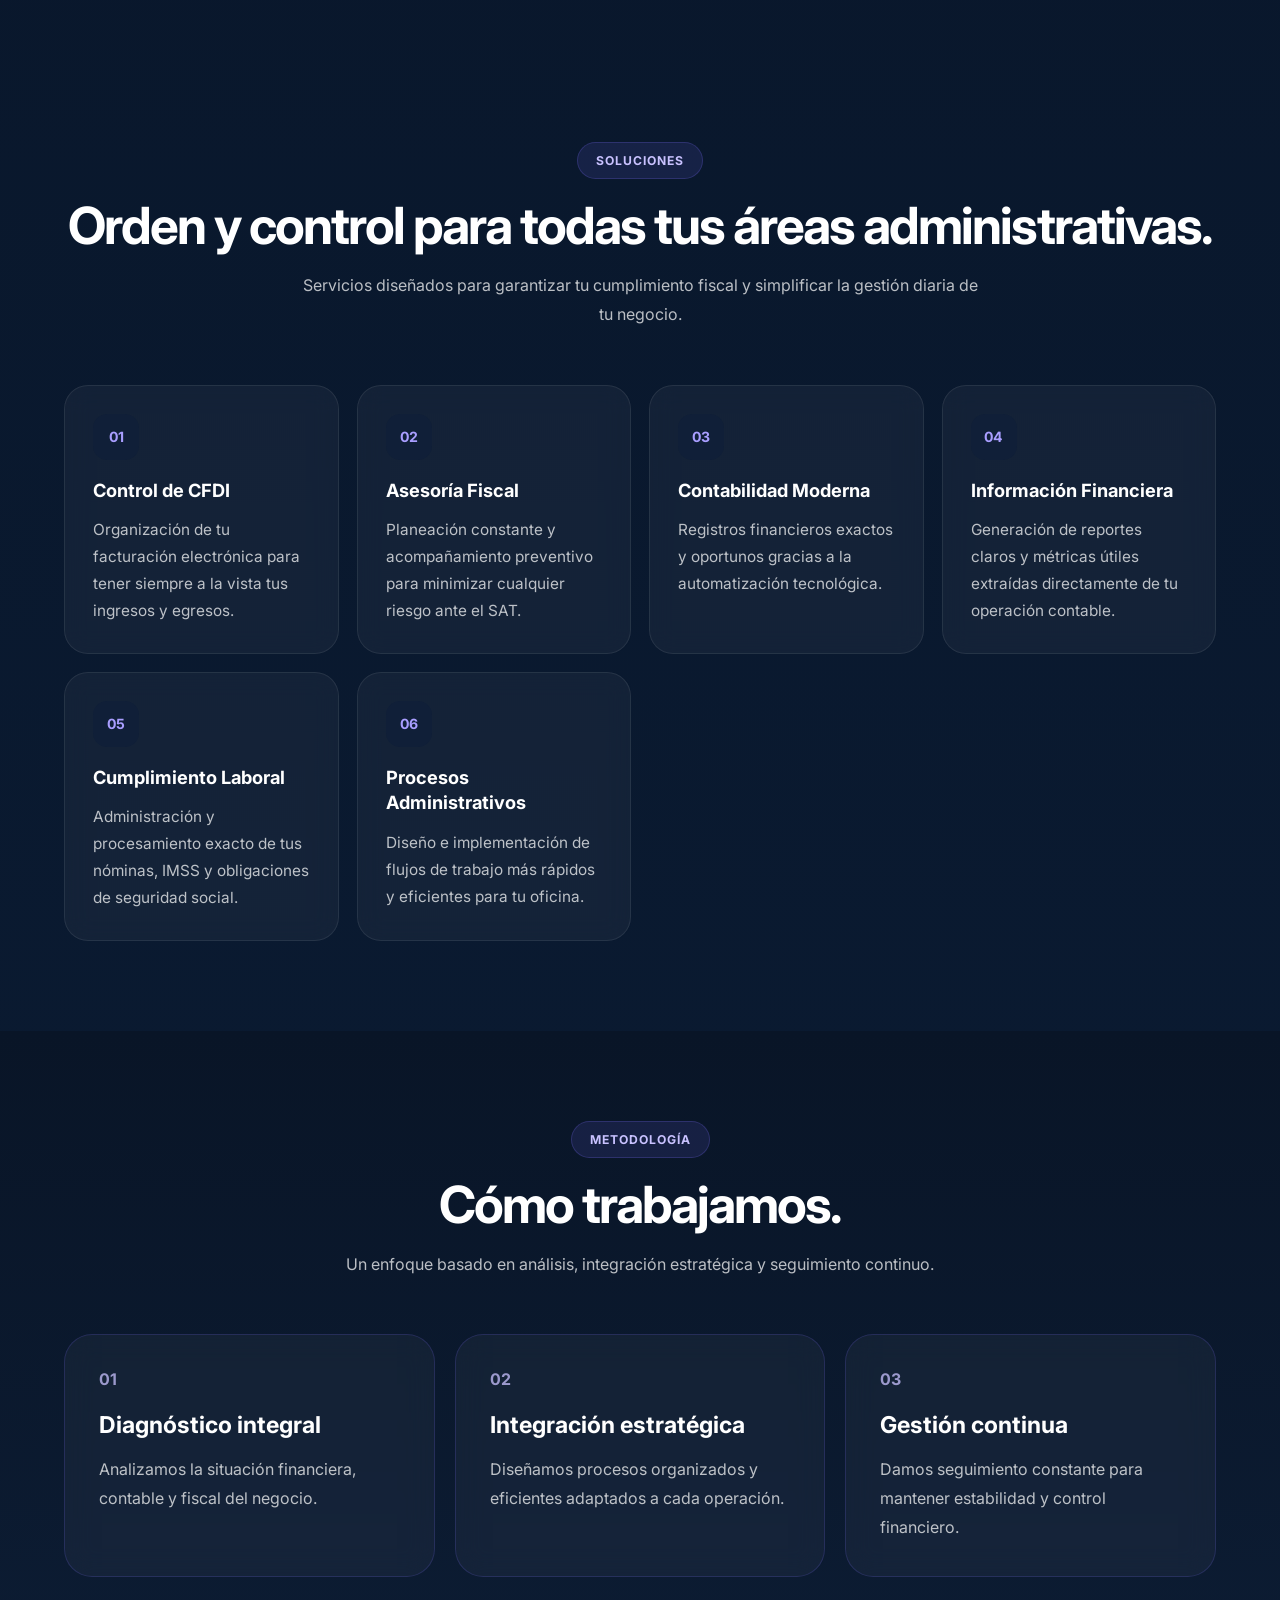
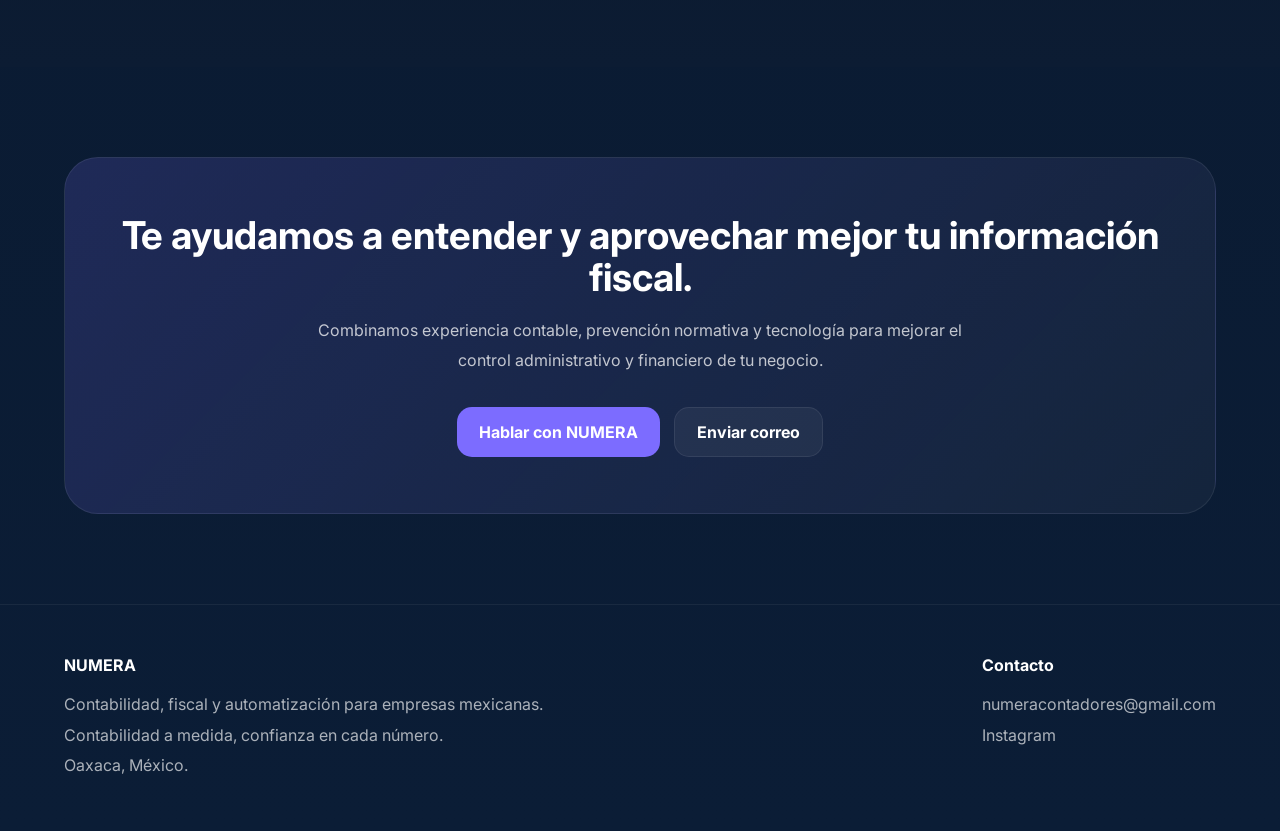
==== commit a43c99d5: "fix: revertir copy de hero y reubicar lema en footer" ====
--- a/index.html
+++ b/index.html
@@ -114,16 +114,16 @@
 
 <h1>
 
-Contabilidad a medida,
+Contabilidad, fiscal y automatización
 <span class="hero-gradient">
-confianza en cada número.
+para empresas mexicanas.
 </span>
 
 </h1>
 
 <p>
 
-Simplificamos tu administración e integramos tecnología para que operes sin riesgos. Servicios contables, fiscales y de automatización para empresas mexicanas.
+Combinamos experiencia profesional y herramientas tecnológicas para simplificar tu administración, fortalecer el cumplimiento fiscal y ayudarte a tomar mejores decisiones.
 
 </p>
 
@@ -573,6 +573,7 @@
 <p>
 
 Contabilidad, fiscal y automatización para empresas mexicanas.<br>
+Contabilidad a medida, confianza en cada número.<br>
 Oaxaca, México.
 
 </p>
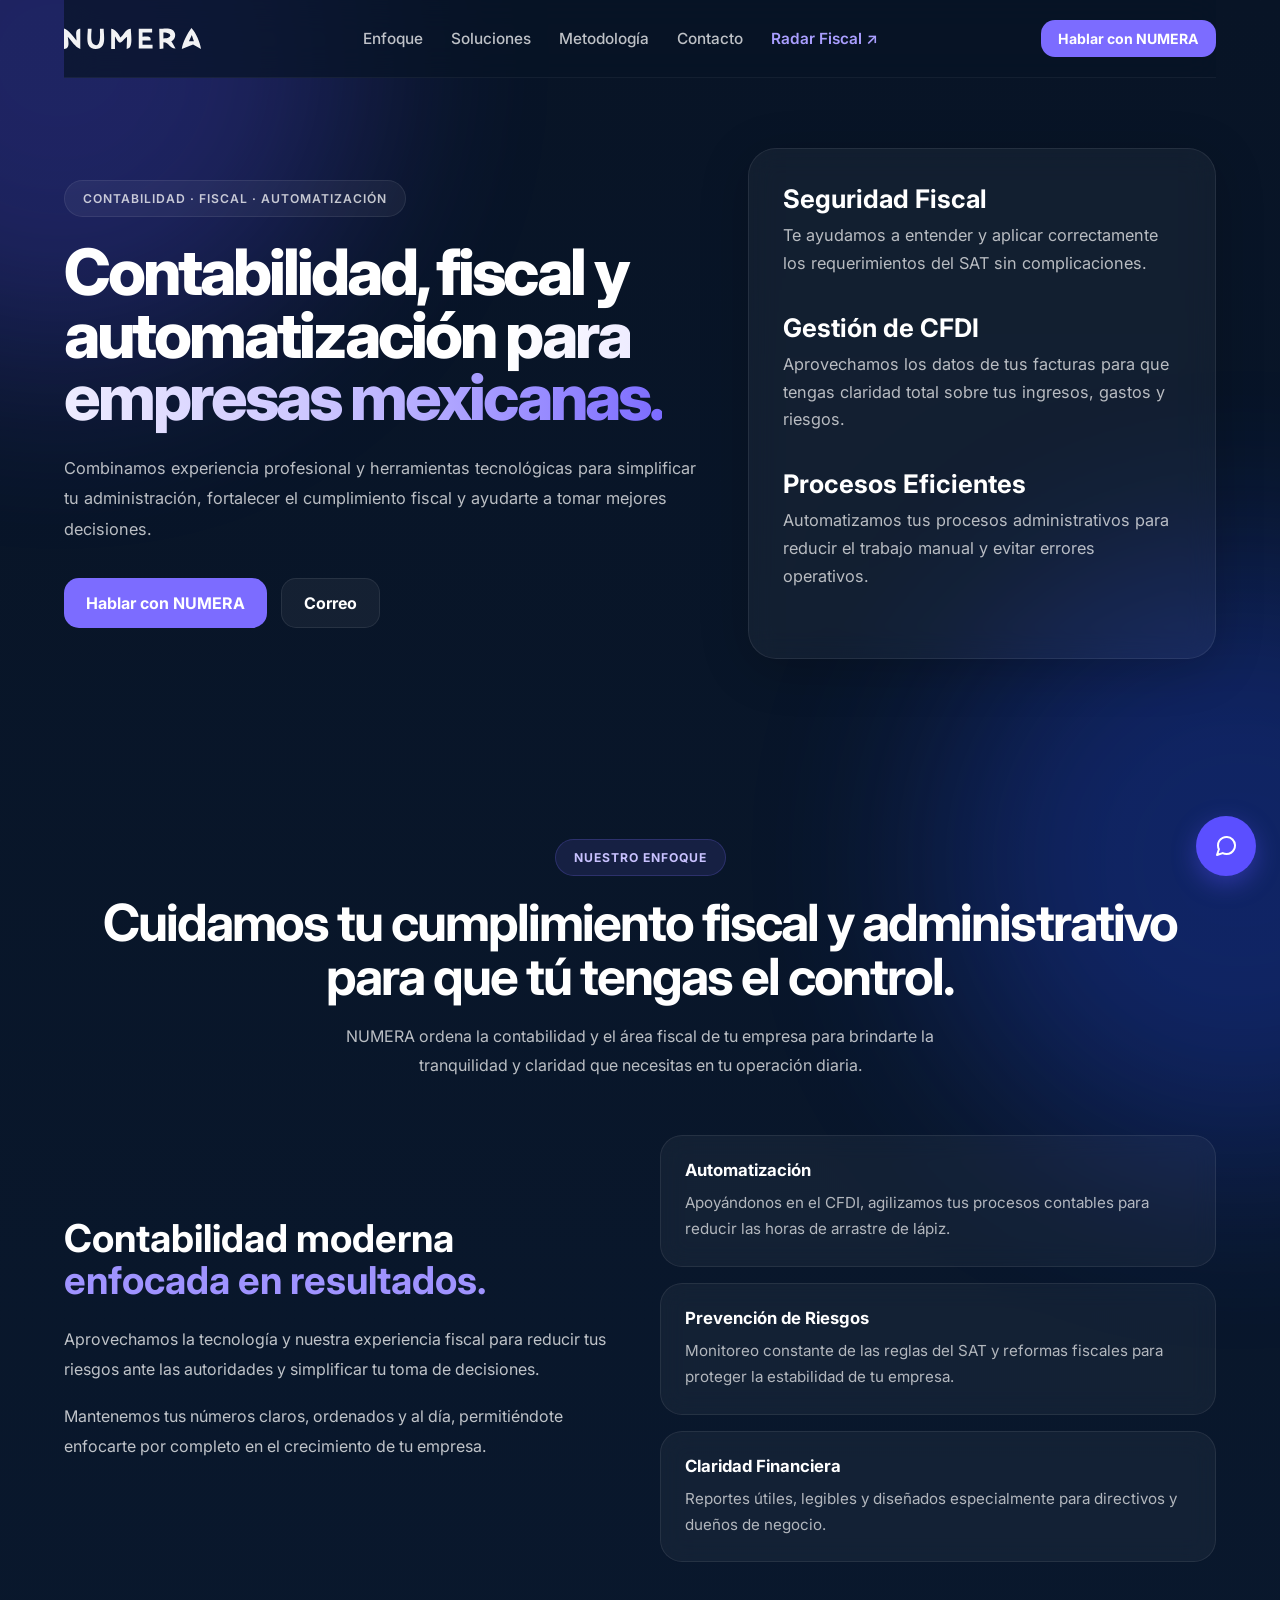
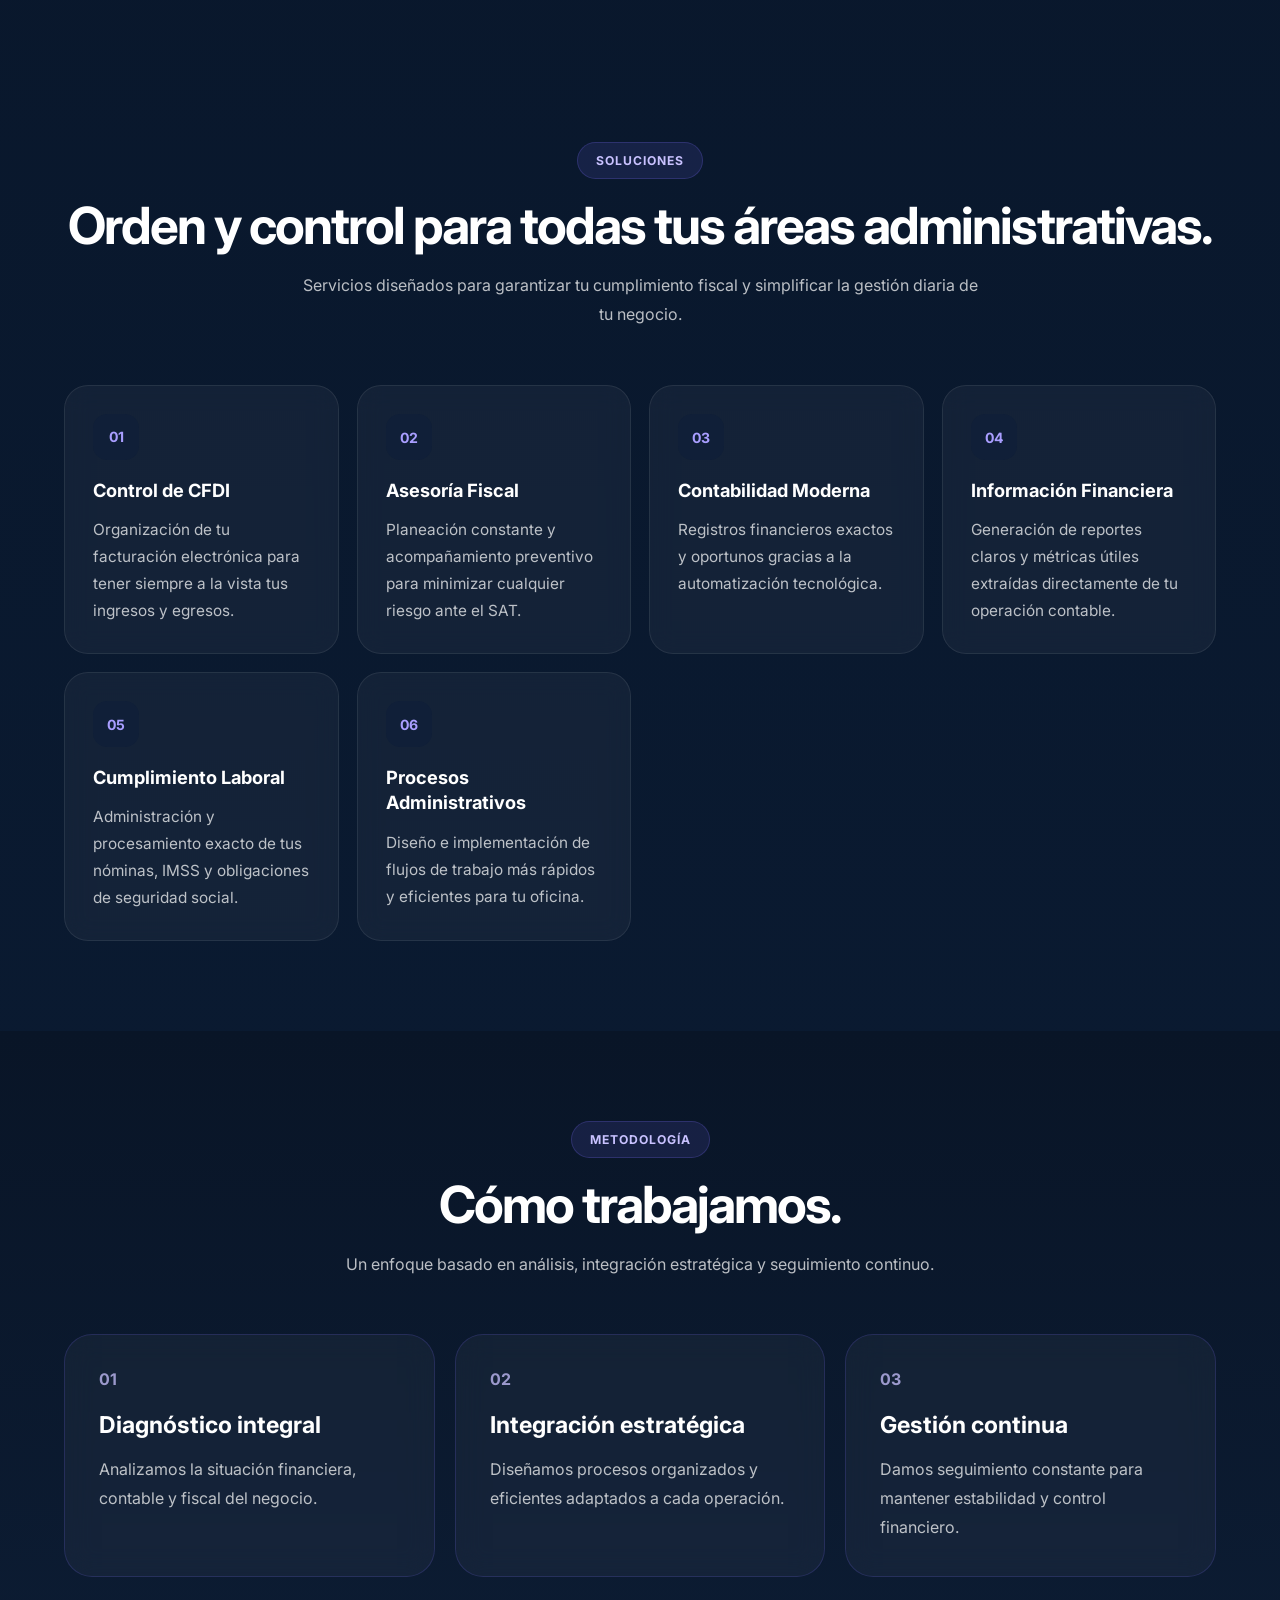
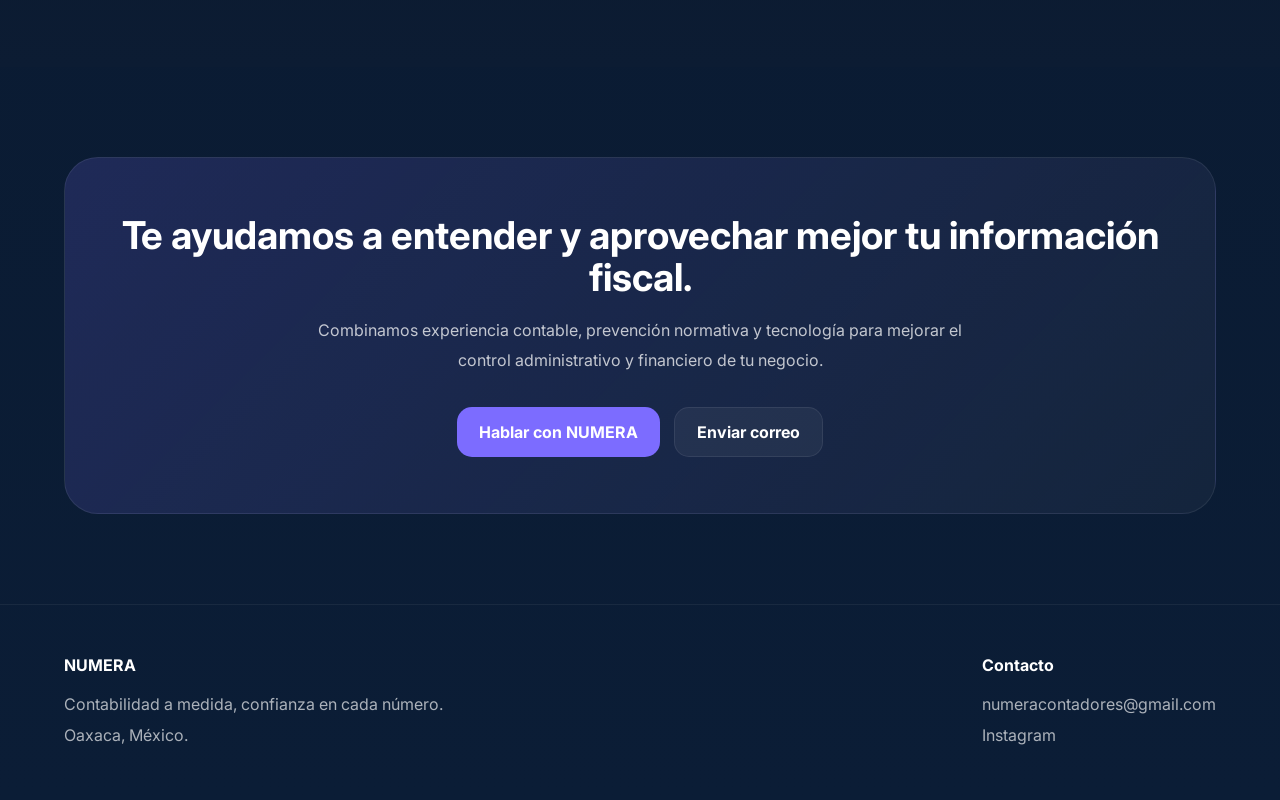
==== commit 79cbee35: "style: iteracion final hero movil y limpieza de footer" ====
--- a/index.html
+++ b/index.html
@@ -572,7 +572,6 @@
 
 <p>
 
-Contabilidad, fiscal y automatización para empresas mexicanas.<br>
 Contabilidad a medida, confianza en cada número.<br>
 Oaxaca, México.
 
--- a/assets/css/layout.css
+++ b/assets/css/layout.css
@@ -160,6 +160,33 @@
 
 /* MOBILE */
 @media(max-width:980px) {
+  nav {
+    padding: 12px 0;
+  }
+  
+  .logo img {
+    height: 18px;
+  }
+
+  .fab-wrapper {
+    right: 16px;
+    bottom: 16px;
+  }
+
+  .fab-toggle {
+    width: 50px;
+    height: 50px;
+  }
+
+  .fab-item {
+    width: 42px;
+    height: 42px;
+  }
+
+  .fab-menu {
+    gap: 8px;
+  }
+
   .hamburger {
     display: flex;
   }
--- a/assets/css/components.css
+++ b/assets/css/components.css
@@ -440,18 +440,30 @@
   .hero-grid,
   .about-grid {
     grid-template-columns: 1fr;
-    gap: 48px;
+    gap: 32px;
   }
 
   .hero {
-    padding: 110px 0 90px;
+    padding: 45px 0 80px;
     min-height: 80vh;
   }
 
+  .hero-badge {
+    margin-bottom: 16px;
+  }
+
+  .hero p {
+    font-size: 1.05rem;
+    line-height: 1.5;
+    color: rgba(255,255,255,.8);
+    margin-bottom: 24px;
+  }
+
   .hero h1 {
-    font-size: clamp(2rem, 8vw, 2.9rem);
-    letter-spacing: -1.5px;
+    font-size: clamp(2.4rem, 11vw, 3.2rem);
+    letter-spacing: -2px;
     line-height: 1.05;
+    margin-bottom: 20px;
   }
 
   .nav-btn {
--- a/assets/css/animations.css
+++ b/assets/css/animations.css
@@ -40,17 +40,17 @@
 
 @media (max-width: 980px) {
   .glow {
-    width: 400px;
-    height: 400px;
-    filter: blur(80px);
-    opacity: .35;
+    width: 250px;
+    height: 250px;
+    filter: blur(60px);
+    opacity: .45;
   }
   .glow1 {
-    top: -150px;
-    left: -150px;
+    top: -50px;
+    left: -50px;
   }
   .glow2 {
-    bottom: -150px;
-    right: -150px;
+    bottom: -50px;
+    right: -50px;
   }
 }
